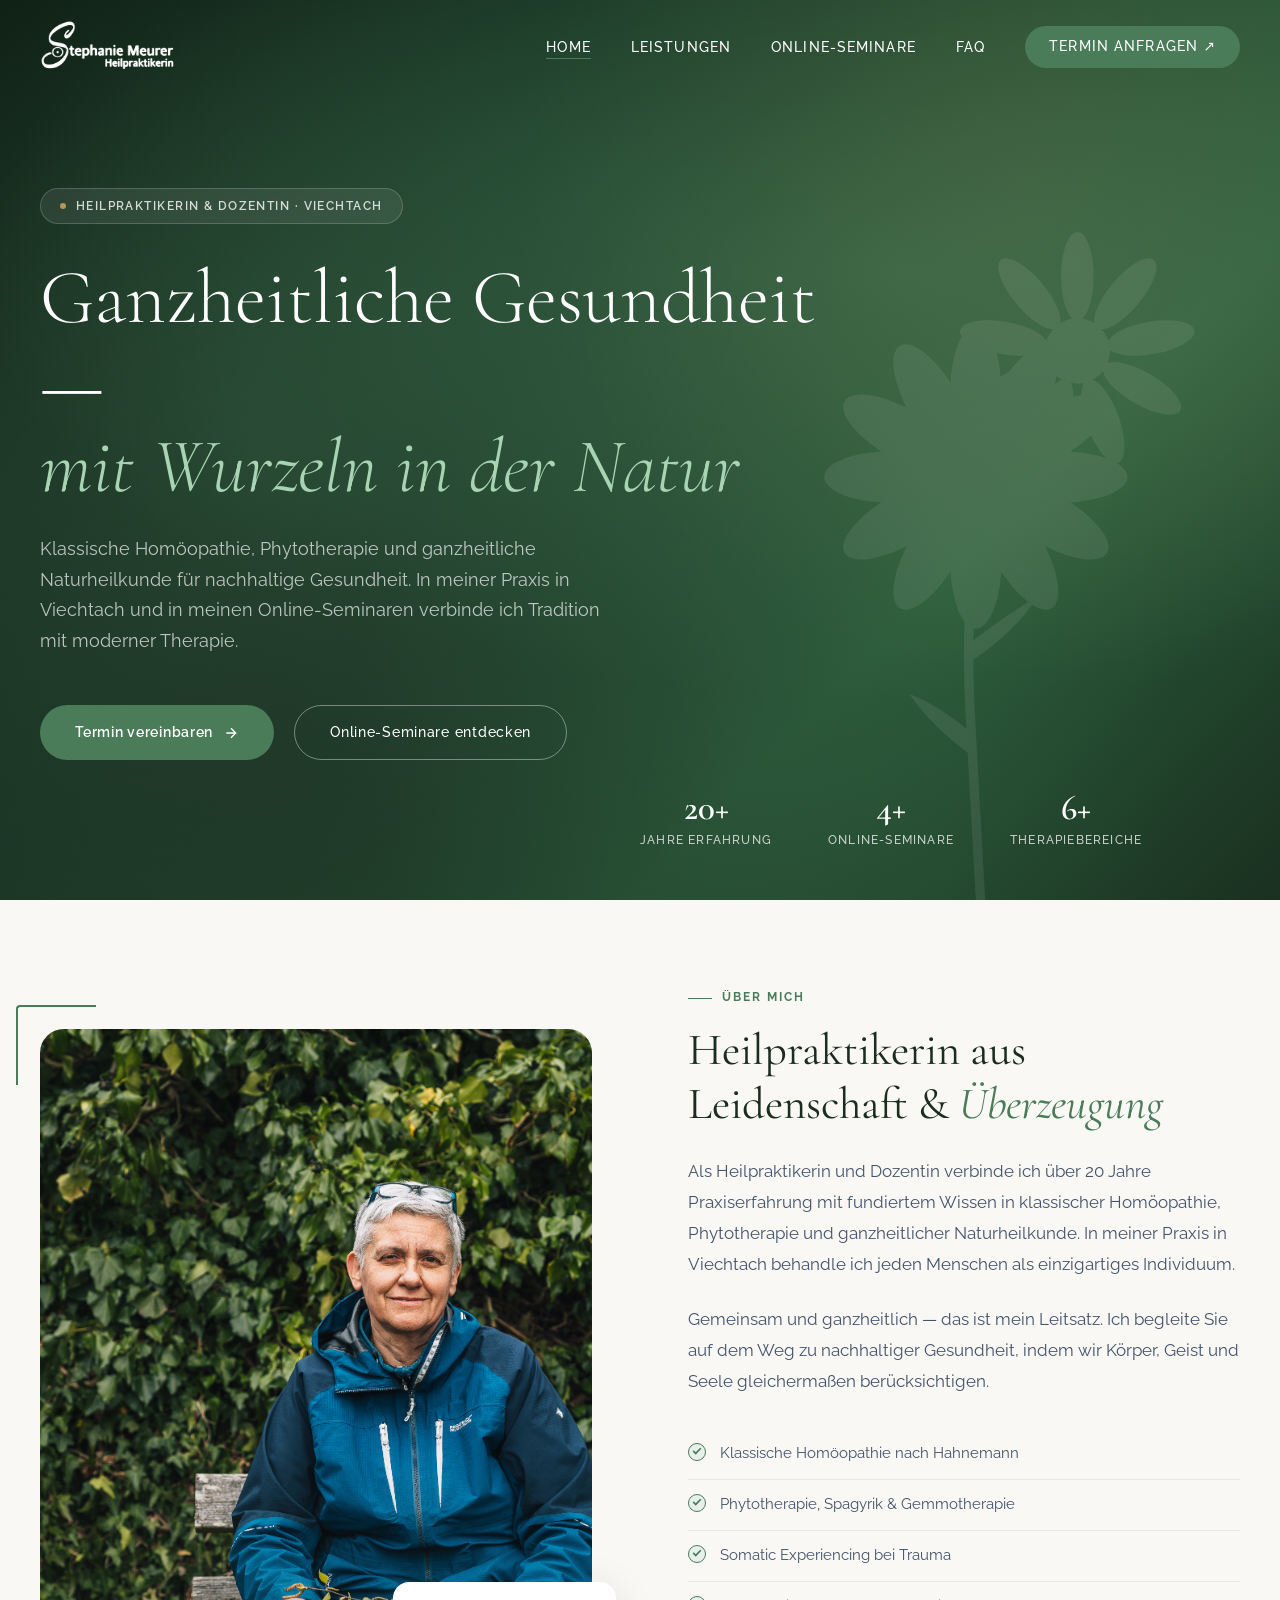
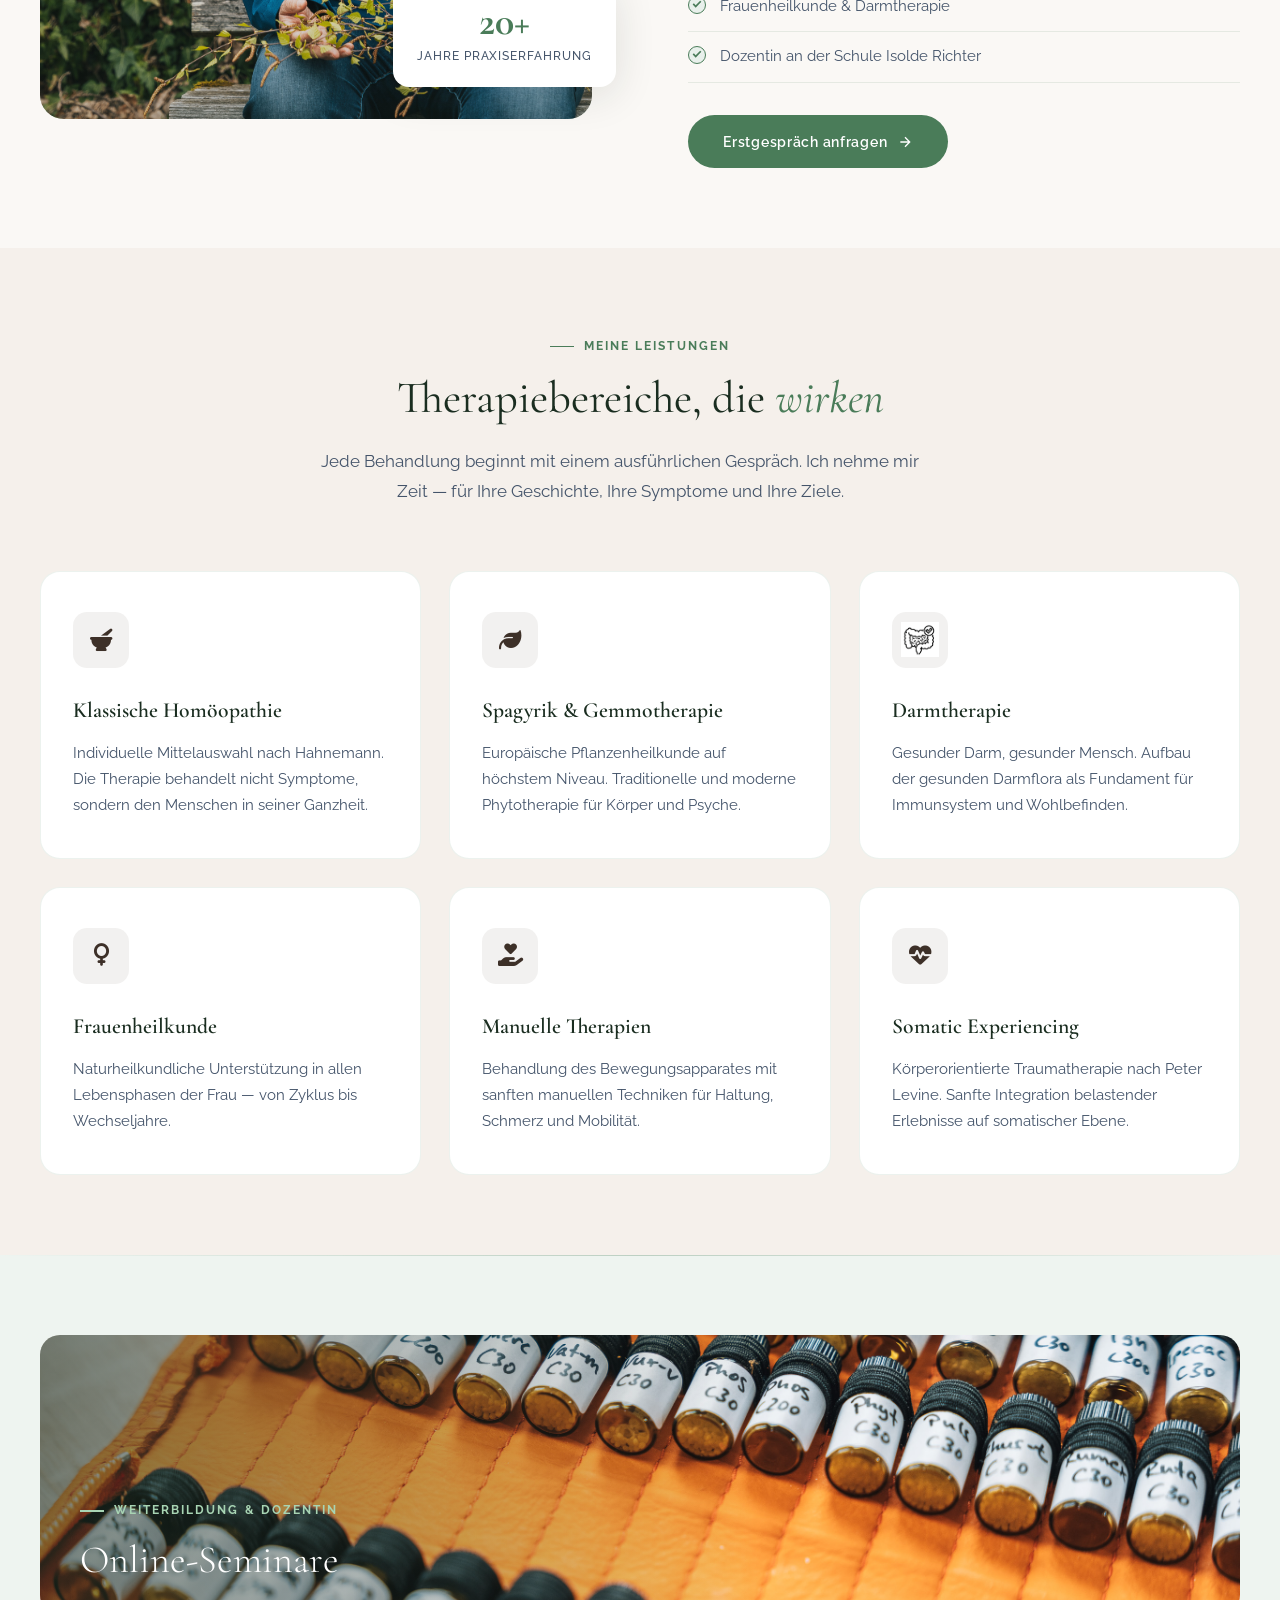
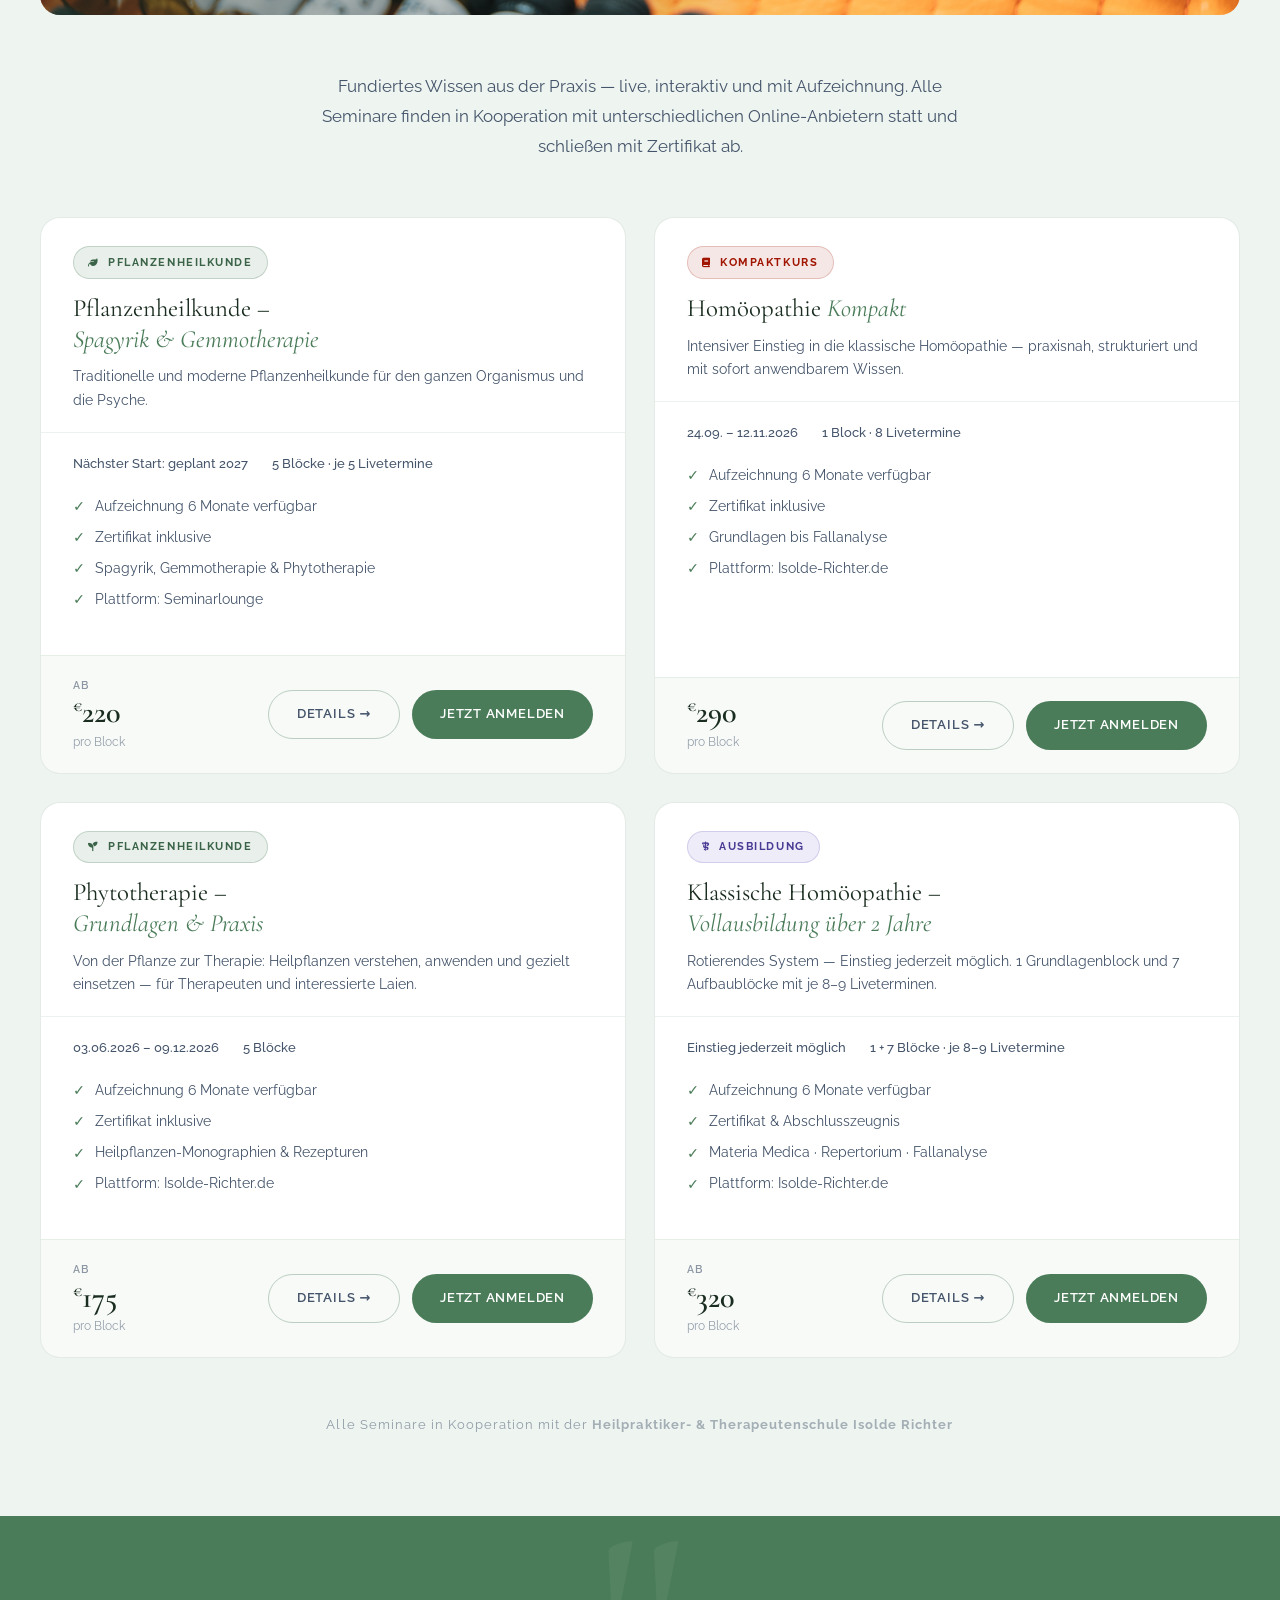
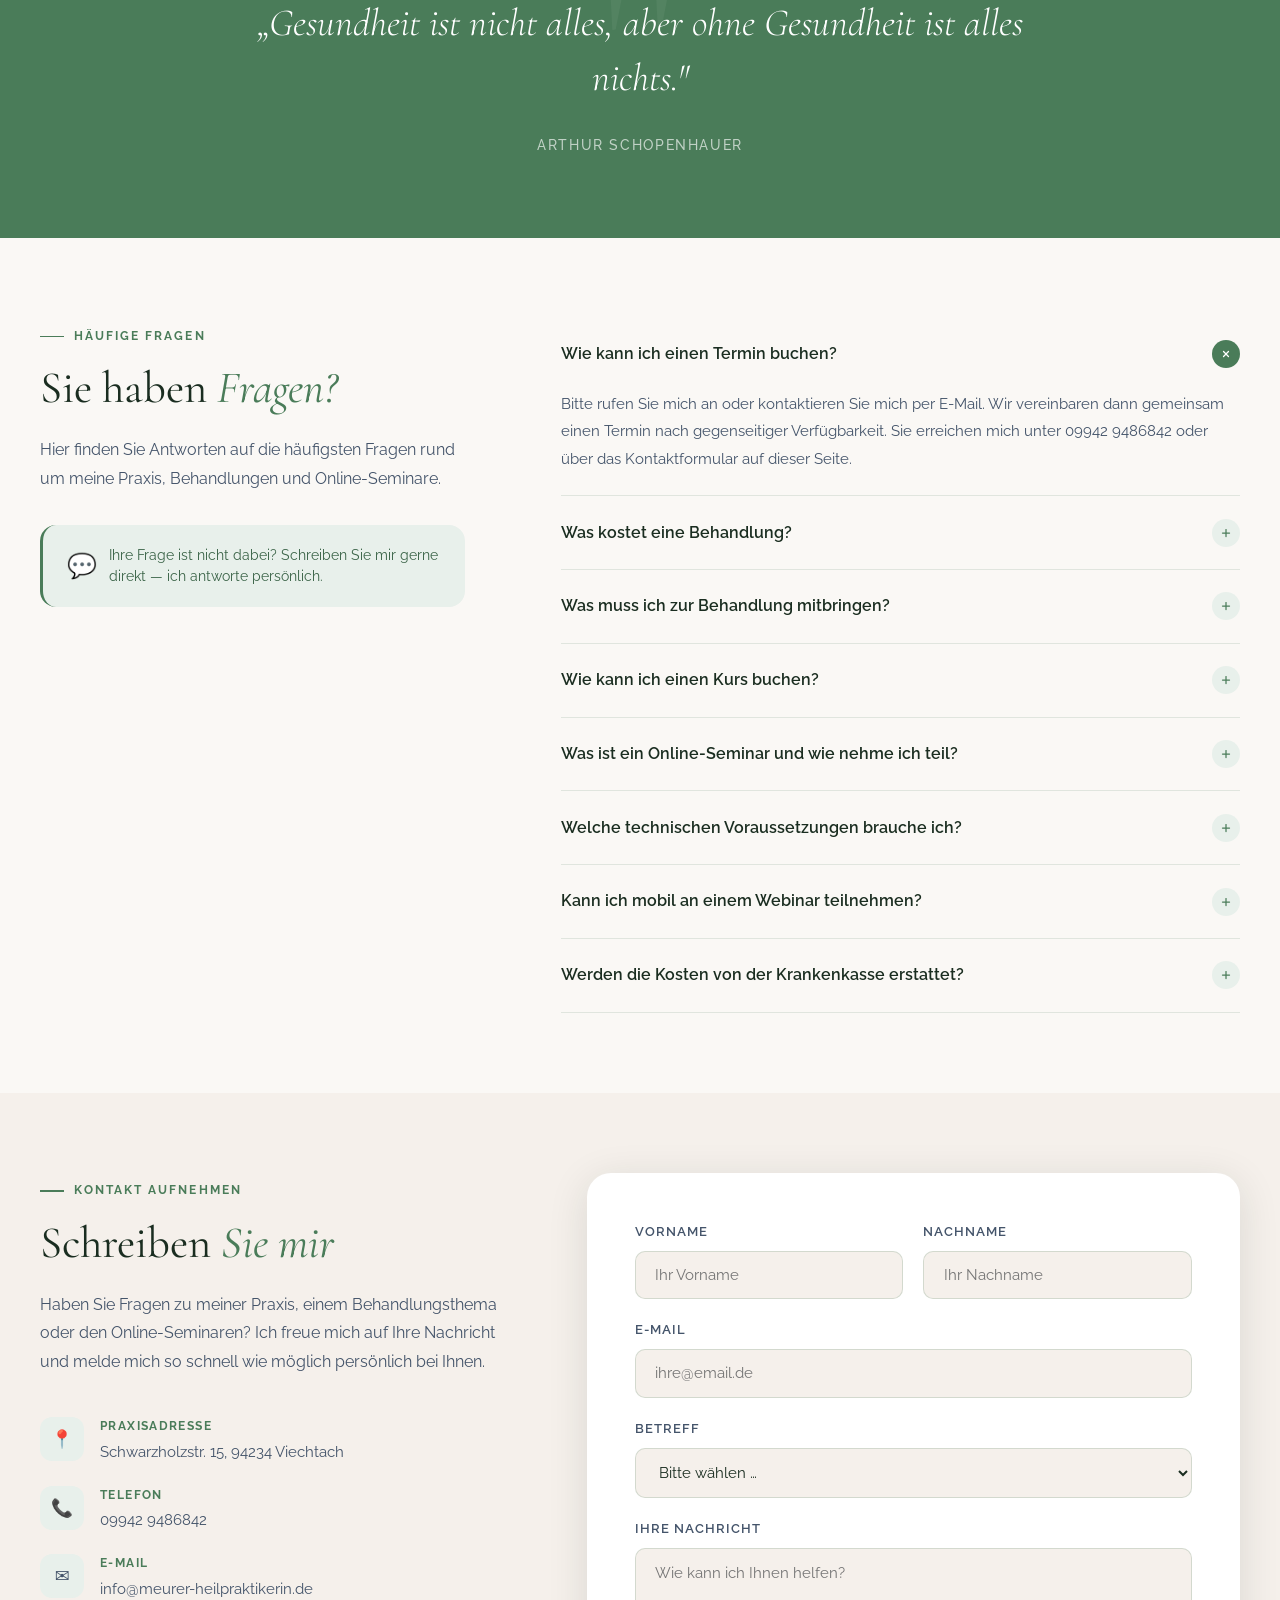
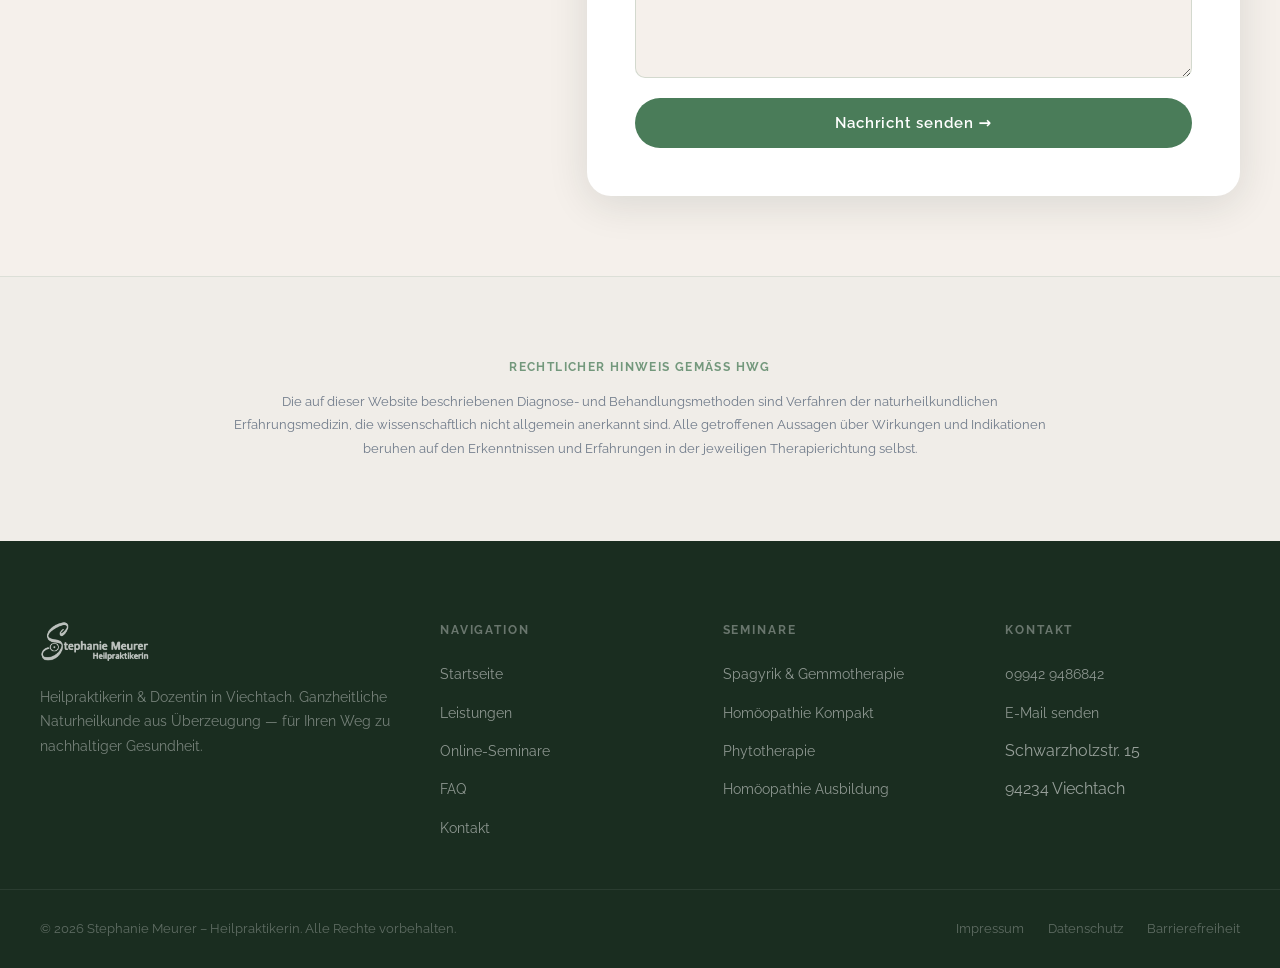
==== index.html @ b09748df "GAIO-Optimierung: FAQPage, WebSite, Speakable Schema - FAQPage JSON-LD mit 8 vollständigen Q&A-Paare" ====
<!DOCTYPE html>
<html lang="de">
<head>
  <meta charset="UTF-8">
  <meta name="viewport" content="width=device-width, initial-scale=1.0">
  <title>Heilpraktikerin Stephanie Meurer – Homöopathie & Naturheilkunde | Viechtach</title>

  <link rel="preconnect" href="https://fonts.googleapis.com">
  <link rel="preconnect" href="https://fonts.gstatic.com" crossorigin>
  <link href="https://fonts.googleapis.com/css2?family=Cormorant+Garamond:ital,wght@0,300;0,400;0,600;1,300;1,400;1,600&family=Raleway:wght@300;400;500;600;700&display=swap" rel="stylesheet">
  <link rel="stylesheet" href="https://cdnjs.cloudflare.com/ajax/libs/font-awesome/6.5.2/css/all.min.css" crossorigin="anonymous">

  <!-- SEO Meta Tags -->
  <meta name="description" content="Heilpraktikerin Stephanie Meurer in Viechtach – klassische Homöopathie, Phytotherapie, Spagyrik & Gemmotherapie. Online-Seminare mit Zertifikat. Jetzt Termin anfragen.">
  <meta name="keywords" content="Heilpraktikerin Viechtach, Homöopathie Viechtach, Naturheilkunde, Phytotherapie, Spagyrik, Gemmotherapie, Somatic Experiencing, Frauenheilkunde, Darmtherapie, Online-Seminare Naturheilkunde">
  <meta name="author" content="Stephanie Meurer">
  <meta name="robots" content="index, follow">
  <link rel="canonical" href="https://www.meurer-heilpraktikerin.de/">

  <!-- Open Graph (Social Media Vorschau) -->
  <meta property="og:type" content="website">
  <meta property="og:url" content="https://www.meurer-heilpraktikerin.de/">
  <meta property="og:title" content="Heilpraktikerin Stephanie Meurer – Homöopathie & Naturheilkunde | Viechtach">
  <meta property="og:description" content="Klassische Homöopathie, Phytotherapie, Spagyrik & Gemmotherapie – ganzheitliche Naturheilkunde in Viechtach. Online-Seminare mit Zertifikat.">
  <meta property="og:image" content="https://www.meurer-heilpraktikerin.de/pixeltypen_contentday_20240403_1205071.jpg">
  <meta property="og:locale" content="de_DE">
  <meta property="og:site_name" content="Stephanie Meurer – Heilpraktikerin & Dozentin">

  <!-- Twitter Card -->
  <meta name="twitter:card" content="summary_large_image">
  <meta name="twitter:title" content="Heilpraktikerin Stephanie Meurer | Viechtach">
  <meta name="twitter:description" content="Klassische Homöopathie, Phytotherapie & Naturheilkunde in Viechtach. Online-Seminare mit Zertifikat.">
  <meta name="twitter:image" content="https://www.meurer-heilpraktikerin.de/pixeltypen_contentday_20240403_1205071.jpg">

  <!-- Strukturierte Daten (Google Rich Results) -->
  <script type="application/ld+json">
  {
    "@context": "https://schema.org",
    "@graph": [
      {
        "@type": "MedicalBusiness",
        "@id": "https://www.meurer-heilpraktikerin.de/#praxis",
        "name": "Heilpraktikerin Stephanie Meurer",
        "description": "Ganzheitliche Naturheilkunde in Viechtach – klassische Homöopathie, Phytotherapie, Spagyrik, Gemmotherapie und Somatic Experiencing.",
        "url": "https://www.meurer-heilpraktikerin.de/",
        "telephone": "+499942 9486842",
        "email": "info@meurer-heilpraktikerin.de",
        "image": "https://www.meurer-heilpraktikerin.de/pixeltypen_contentday_20240403_1205071.jpg",
        "address": {
          "@type": "PostalAddress",
          "streetAddress": "Schwarzholzstr. 15",
          "addressLocality": "Viechtach",
          "postalCode": "94234",
          "addressCountry": "DE"
        },
        "geo": {
          "@type": "GeoCoordinates",
          "latitude": "49.0773",
          "longitude": "12.8834"
        },
        "hasMap": "https://www.google.com/maps/search/Schwarzholzstr.+15,+94234+Viechtach",
        "priceRange": "€€",
        "availableService": [
          {"@type": "MedicalTherapy", "name": "Klassische Homöopathie"},
          {"@type": "MedicalTherapy", "name": "Phytotherapie"},
          {"@type": "MedicalTherapy", "name": "Spagyrik & Gemmotherapie"},
          {"@type": "MedicalTherapy", "name": "Darmtherapie"},
          {"@type": "MedicalTherapy", "name": "Frauenheilkunde"},
          {"@type": "MedicalTherapy", "name": "Manuelle Therapien"},
          {"@type": "MedicalTherapy", "name": "Somatic Experiencing"}
        ]
      },
      {
        "@type": "Person",
        "@id": "https://www.meurer-heilpraktikerin.de/#person",
        "name": "Stephanie Meurer",
        "jobTitle": "Heilpraktikerin & Dozentin",
        "url": "https://www.meurer-heilpraktikerin.de/",
        "email": "info@meurer-heilpraktikerin.de",
        "telephone": "+499942 9486842",
        "image": "https://www.meurer-heilpraktikerin.de/pixeltypen_contentday_20240403_1205071.jpg",
        "worksFor": {"@id": "https://www.meurer-heilpraktikerin.de/#praxis"},
        "knowsAbout": ["Homöopathie", "Phytotherapie", "Spagyrik", "Gemmotherapie", "Somatic Experiencing", "Naturheilkunde"]
      }
    ]
  }
  </script>

  <!-- GAIO: FAQPage + WebSite + Speakable für KI-Systeme -->
  <script type="application/ld+json">
  {
    "@context": "https://schema.org",
    "@graph": [
      {
        "@type": "FAQPage",
        "mainEntity": [
          {
            "@type": "Question",
            "name": "Wie kann ich einen Termin bei Heilpraktikerin Stephanie Meurer in Viechtach buchen?",
            "acceptedAnswer": {
              "@type": "Answer",
              "text": "Sie können Heilpraktikerin Stephanie Meurer telefonisch unter 09942 9486842 oder per E-Mail unter info@meurer-heilpraktikerin.de kontaktieren. Termine werden individuell vereinbart. Die Praxis befindet sich in der Schwarzholzstr. 15, 94234 Viechtach."
            }
          },
          {
            "@type": "Question",
            "name": "Was kostet eine Behandlung bei Heilpraktikerin Stephanie Meurer?",
            "acceptedAnswer": {
              "@type": "Answer",
              "text": "Das Erstgespräch kostet 80–100 €. Folgebehandlungen kosten 30 € pro 30 Minuten. Beim Somatic Experiencing gibt es ein kostenloses 15-minütiges Kennenlerngespräch; vollständige Sitzungen kosten 80 €. Die Abrechnung erfolgt nach dem GebüH (Gebührenverzeichnis für Heilpraktiker)."
            }
          },
          {
            "@type": "Question",
            "name": "Werden Heilpraktikerkosten von der Krankenkasse übernommen?",
            "acceptedAnswer": {
              "@type": "Answer",
              "text": "Gesetzliche Krankenkassen übernehmen Heilpraktikerleistungen in der Regel nicht. Private Krankenversicherungen und Zusatzversicherungen erstatten die Kosten jedoch häufig ganz oder teilweise. Stephanie Meurer stellt eine Rechnung nach dem GebüH aus."
            }
          },
          {
            "@type": "Question",
            "name": "Welche Online-Seminare bietet Heilpraktikerin Stephanie Meurer an?",
            "acceptedAnswer": {
              "@type": "Answer",
              "text": "Stephanie Meurer bietet folgende Online-Seminare an: 1. Pflanzenheilkunde – Spagyrik & Gemmotherapie (5 Blöcke, Start geplant 2027), 2. Homöopathie Kompakt (1 Block, 8 Livetermine, 24.09.–12.11.2026), 3. Phytotherapie – Grundlagen & Praxis (5 Blöcke, 03.06.–09.12.2026), 4. Klassische Homöopathie Vollausbildung über 2 Jahre (rotierendes System, Einstieg jederzeit möglich). Alle Seminare schließen mit Zertifikat ab."
            }
          },
          {
            "@type": "Question",
            "name": "Was ist Somatic Experiencing und was behandelt Stephanie Meurer damit?",
            "acceptedAnswer": {
              "@type": "Answer",
              "text": "Somatic Experiencing ist eine körperorientierte Traumatherapie nach Dr. Peter Levine. Sie ermöglicht die sanfte Integration belastender Erlebnisse auf somatischer Ebene. Heilpraktikerin Stephanie Meurer bietet Somatic Experiencing in ihrer Praxis in Viechtach an. Das Kennenlerngespräch (15 Min.) ist kostenlos, vollständige Sitzungen kosten 80 €."
            }
          },
          {
            "@type": "Question",
            "name": "Was ist der Unterschied zwischen Homöopathie, Spagyrik und Gemmotherapie?",
            "acceptedAnswer": {
              "@type": "Answer",
              "text": "Homöopathie nach Hahnemann arbeitet mit hochpotenzierten Mitteln und dem Ähnlichkeitsprinzip. Spagyrik ist europäische Pflanzenheilkunde auf alchemistischer Grundlage. Gemmotherapie verwendet Extrakte aus Knospen und jungen Trieben mit konzentrierten Wachstumsfaktoren. Alle drei Verfahren werden von Heilpraktikerin Stephanie Meurer in Viechtach angeboten und in Online-Seminaren unterrichtet."
            }
          },
          {
            "@type": "Question",
            "name": "Wo liegt die Praxis von Heilpraktikerin Stephanie Meurer?",
            "acceptedAnswer": {
              "@type": "Answer",
              "text": "Die Naturheilpraxis von Stephanie Meurer befindet sich in der Schwarzholzstr. 15, 94234 Viechtach, Bayern. Sie ist telefonisch unter 09942 9486842 und per E-Mail unter info@meurer-heilpraktikerin.de erreichbar."
            }
          },
          {
            "@type": "Question",
            "name": "Ist Stephanie Meurer auch als Dozentin tätig?",
            "acceptedAnswer": {
              "@type": "Answer",
              "text": "Ja, Stephanie Meurer ist Heilpraktikerin und Dozentin mit über 20 Jahren Erfahrung. Sie unterrichtet Homöopathie und Pflanzenheilkunde in Online-Seminaren in Kooperation mit verschiedenen Online-Anbietern. Alle Kurse schließen mit Zertifikat ab und richten sich an Therapeuten, Heilpraktiker und Interessierte der Naturheilkunde."
            }
          }
        ]
      },
      {
        "@type": "WebSite",
        "@id": "https://www.meurer-heilpraktikerin.de/#website",
        "url": "https://www.meurer-heilpraktikerin.de/",
        "name": "Heilpraktikerin Stephanie Meurer – Viechtach",
        "description": "Ganzheitliche Naturheilkunde, klassische Homöopathie, Phytotherapie, Spagyrik, Gemmotherapie und Online-Seminare mit Zertifikat.",
        "inLanguage": "de-DE",
        "publisher": {"@id": "https://www.meurer-heilpraktikerin.de/#person"}
      },
      {
        "@type": "WebPage",
        "@id": "https://www.meurer-heilpraktikerin.de/#webpage",
        "url": "https://www.meurer-heilpraktikerin.de/",
        "name": "Heilpraktikerin Stephanie Meurer – Homöopathie & Naturheilkunde | Viechtach",
        "isPartOf": {"@id": "https://www.meurer-heilpraktikerin.de/#website"},
        "about": {"@id": "https://www.meurer-heilpraktikerin.de/#person"},
        "speakable": {
          "@type": "SpeakableSpecification",
          "cssSelector": [".hero-headline", ".hero-sub", ".seminare-sub p", ".about-text p"]
        }
      }
    ]
  }
  </script>

  <style>
    /* ─── CSS VARIABLES ────────────────────────────────── */
    :root {
      --primary:    #4a7c59;
      --primary-d:  #3a6347;
      --primary-l:  #e8f0eb;
      --accent:     #a01400;
      --bg:         #f5f0eb;
      --text:       #44546a;
      --dark:       #1a2d20;
      --light:      #faf8f5;
      --seminare-bg:#eef4f0;
      --gold:       #b8965a;
      --white:      #ffffff;
      --shadow-sm:  0 2px 12px rgba(74,124,89,.10);
      --shadow:     0 8px 40px rgba(26,45,32,.12);
      --shadow-lg:  0 24px 80px rgba(26,45,32,.18);
      --font-h:     'Cormorant Garamond', Georgia, serif;
      --font-b:     'Raleway', system-ui, sans-serif;
      --ease:       cubic-bezier(.25,.46,.45,.94);
      --r:          16px;
    }

    /* ─── RESET & BASE ─────────────────────────────────── */
    *, *::before, *::after { box-sizing: border-box; margin: 0; padding: 0; }
    html { scroll-behavior: smooth; font-size: 16px; }
    body {
      font-family: var(--font-b);
      background: var(--bg);
      color: var(--text);
      line-height: 1.7;
      overflow-x: hidden;
    }
    img { max-width: 100%; display: block; }
    a   { text-decoration: none; color: inherit; }
    ul  { list-style: none; }

    /* ─── SCROLL PROGRESS BAR ──────────────────────────── */
    #progress-bar {
      position: fixed;
      top: 0; left: 0;
      height: 3px;
      width: 0%;
      background: linear-gradient(90deg, var(--primary), var(--gold));
      z-index: 9999;
      transition: width .1s linear;
    }

    /* ─── NAVIGATION ───────────────────────────────────── */
    nav {
      position: fixed;
      top: 0; left: 0; right: 0;
      z-index: 1000;
      padding: 1.25rem 0;
      transition: all .4s var(--ease);
    }
    nav.scrolled {
      background: rgba(245,240,235,.94);
      backdrop-filter: blur(20px);
      -webkit-backdrop-filter: blur(20px);
      box-shadow: 0 1px 0 rgba(74,124,89,.12);
      padding: .85rem 0;
    }
    .nav-inner {
      max-width: 1280px;
      margin: 0 auto;
      padding: 0 2.5rem;
      display: flex;
      align-items: center;
      justify-content: space-between;
    }
    /* Logo: etwas größer, mit Weiß-Filter solange Hero sichtbar */
    .nav-logo img {
      height: 54px;
      transition: all .3s var(--ease);
      filter: brightness(0) invert(1);
    }
    nav.scrolled .nav-logo img {
      height: 44px;
      filter: none;
    }
    .nav-links {
      display: flex;
      gap: 2.5rem;
      align-items: center;
    }
    .nav-links a {
      font-family: var(--font-b);
      font-weight: 500;
      font-size: .875rem;
      letter-spacing: .08em;
      text-transform: uppercase;
      color: var(--white);
      position: relative;
      transition: color .3s;
    }
    nav.scrolled .nav-links a { color: var(--text); }
    .nav-links a::after {
      content: '';
      position: absolute;
      bottom: -4px; left: 0;
      width: 0; height: 1.5px;
      background: var(--primary);
      transition: width .3s var(--ease);
    }
    .nav-links a:hover::after,
    .nav-links a.active::after { width: 100%; }
    .nav-cta {
      display: inline-flex;
      align-items: center;
      gap: .5rem;
      padding: .6rem 1.5rem;
      background: var(--primary);
      color: var(--white) !important;
      border-radius: 50px;
      font-weight: 600;
      font-size: .8rem;
      letter-spacing: .08em;
      text-transform: uppercase;
      transition: all .3s var(--ease);
    }
    .nav-cta:hover {
      background: var(--primary-d);
      transform: translateY(-1px);
      box-shadow: 0 8px 20px rgba(74,124,89,.35);
    }
    .nav-cta::after { display: none !important; }
    .nav-burger {
      display: none;
      flex-direction: column;
      gap: 5px;
      cursor: pointer;
      padding: .5rem;
    }
    .nav-burger span {
      display: block;
      width: 24px;
      height: 2px;
      background: var(--white);
      transition: all .3s;
      border-radius: 2px;
    }
    nav.scrolled .nav-burger span { background: var(--text); }

    /* ─── HERO ──────────────────────────────────────────── */
    #home {
      position: relative;
      min-height: 100vh;
      display: flex;
      align-items: center;
      overflow: hidden;
      background: var(--dark);
    }
    .hero-bg {
      position: absolute;
      inset: 0;
      background:
        radial-gradient(ellipse 120% 80% at 70% 30%, rgba(74,124,89,.5) 0%, transparent 60%),
        radial-gradient(ellipse 80% 100% at 20% 80%, rgba(26,45,32,.9) 0%, transparent 70%),
        linear-gradient(135deg, #0f1f14 0%, #1a3d28 40%, #2a5c3a 70%, #1a3020 100%);
      z-index: 0;
    }
    .particles {
      position: absolute;
      inset: 0;
      z-index: 1;
      pointer-events: none;
      overflow: hidden;
    }
    .particle {
      position: absolute;
      opacity: 0;
      animation: float-particle linear infinite;
    }
    .particle svg { fill: rgba(255,255,255,.12); }
    @keyframes float-particle {
      0%   { transform: translateY(100vh) rotate(0deg);   opacity: 0; }
      10%  { opacity: 1; }
      90%  { opacity: .6; }
      100% { transform: translateY(-10vh) rotate(360deg); opacity: 0; }
    }
    .hero-mesh {
      position: absolute;
      inset: 0;
      z-index: 1;
      background:
        radial-gradient(circle at 20% 50%, rgba(74,124,89,.25) 0%, transparent 50%),
        radial-gradient(circle at 80% 20%, rgba(184,150,90,.12) 0%, transparent 40%),
        radial-gradient(circle at 60% 80%, rgba(74,124,89,.15) 0%, transparent 40%);
      animation: mesh-shift 12s ease-in-out infinite alternate;
    }
    @keyframes mesh-shift {
      0%   { opacity: .6; transform: scale(1); }
      100% { opacity: 1; transform: scale(1.05); }
    }
    .hero-botanical {
      position: absolute;
      right: -40px;
      bottom: -40px;
      width: 55%;
      max-width: 700px;
      z-index: 2;
      opacity: .08;
      animation: sway 8s ease-in-out infinite alternate;
    }
    @keyframes sway {
      0%   { transform: rotate(-3deg) scale(1); }
      100% { transform: rotate(3deg) scale(1.03); }
    }
    .hero-content {
      position: relative;
      z-index: 3;
      max-width: 1280px;
      margin: 0 auto;
      padding: 8rem 2.5rem 5rem;
      width: 100%;
    }
    .hero-tag {
      display: inline-flex;
      align-items: center;
      gap: .6rem;
      padding: .45rem 1.2rem;
      background: rgba(255,255,255,.08);
      border: 1px solid rgba(255,255,255,.18);
      border-radius: 50px;
      font-family: var(--font-b);
      font-size: .75rem;
      font-weight: 600;
      letter-spacing: .12em;
      text-transform: uppercase;
      color: rgba(255,255,255,.8);
      margin-bottom: 2rem;
      backdrop-filter: blur(8px);
      animation: fade-up .8s var(--ease) .2s both;
    }
    .hero-tag::before {
      content: '';
      width: 6px;
      height: 6px;
      border-radius: 50%;
      background: var(--gold);
      animation: pulse-dot 2s ease-in-out infinite;
    }
    @keyframes pulse-dot {
      0%, 100% { transform: scale(1); opacity: 1; }
      50%       { transform: scale(1.5); opacity: .5; }
    }
    .hero-headline {
      font-family: var(--font-h);
      font-size: clamp(3rem, 6vw, 5.5rem);
      font-weight: 300;
      line-height: 1.1;
      color: var(--white);
      max-width: 820px;
      margin-bottom: 1.5rem;
      animation: fade-up .8s var(--ease) .4s both;
    }
    .hero-headline em { font-style: italic; color: #a8d4b3; }
    .hero-sub {
      font-size: 1.1rem;
      font-weight: 400;
      line-height: 1.75;
      color: rgba(255,255,255,.7);
      max-width: 560px;
      margin-bottom: 3rem;
      animation: fade-up .8s var(--ease) .6s both;
    }
    .hero-actions {
      display: flex;
      gap: 1.25rem;
      flex-wrap: wrap;
      animation: fade-up .8s var(--ease) .8s both;
    }
    .btn-primary {
      display: inline-flex;
      align-items: center;
      gap: .6rem;
      padding: .9rem 2.2rem;
      background: var(--primary);
      color: var(--white);
      border: none;
      border-radius: 50px;
      font-family: var(--font-b);
      font-weight: 600;
      font-size: .9rem;
      letter-spacing: .05em;
      cursor: pointer;
      transition: all .35s var(--ease);
      position: relative;
      overflow: hidden;
    }
    .btn-primary::before {
      content: '';
      position: absolute;
      inset: 0;
      background: linear-gradient(135deg, rgba(255,255,255,.2) 0%, transparent 60%);
      opacity: 0;
      transition: opacity .3s;
    }
    .btn-primary:hover {
      background: var(--primary-d);
      transform: translateY(-2px);
      box-shadow: 0 12px 32px rgba(74,124,89,.4);
    }
    .btn-primary:hover::before { opacity: 1; }
    .btn-outline {
      display: inline-flex;
      align-items: center;
      gap: .6rem;
      padding: .9rem 2.2rem;
      background: transparent;
      color: var(--white);
      border: 1.5px solid rgba(255,255,255,.4);
      border-radius: 50px;
      font-family: var(--font-b);
      font-weight: 500;
      font-size: .9rem;
      letter-spacing: .05em;
      cursor: pointer;
      transition: all .35s var(--ease);
      backdrop-filter: blur(8px);
    }
    .btn-outline:hover {
      border-color: rgba(255,255,255,.8);
      background: rgba(255,255,255,.08);
      transform: translateY(-2px);
    }
    .hero-stats {
      position: absolute;
      bottom: 3rem;
      left: 50%;
      transform: translateX(-50%);
      z-index: 3;
      display: flex;
      gap: 3.5rem;
      animation: fade-up .8s var(--ease) 1s both;
      white-space: nowrap;
    }
    .stat-item { text-align: center; color: rgba(255,255,255,.75); }
    .stat-item .stat-number {
      display: block;
      font-family: var(--font-h);
      font-size: 2.2rem;
      font-weight: 600;
      color: var(--white);
      line-height: 1;
    }
    .stat-item span:last-child {
      font-size: .75rem;
      letter-spacing: .1em;
      text-transform: uppercase;
      font-weight: 500;
    }

    /* ─── SECTION BASE ──────────────────────────────────── */
    section { position: relative; }
    .section-inner {
      max-width: 1280px;
      margin: 0 auto;
      padding: 0 2.5rem;
    }
    .section-tag {
      display: inline-flex;
      align-items: center;
      gap: .6rem;
      font-size: .72rem;
      font-weight: 700;
      letter-spacing: .18em;
      text-transform: uppercase;
      color: var(--primary);
      margin-bottom: 1rem;
    }
    .section-tag::before {
      content: '';
      width: 24px;
      height: 1.5px;
      background: var(--primary);
    }
    .section-title {
      font-family: var(--font-h);
      font-size: clamp(2.2rem, 3.5vw, 3.2rem);
      font-weight: 400;
      line-height: 1.2;
      color: var(--dark);
      margin-bottom: 1.25rem;
    }
    .section-title em { font-style: italic; color: var(--primary); }
    .section-desc {
      font-size: 1.05rem;
      color: var(--text);
      max-width: 600px;
      line-height: 1.8;
    }

    /* ─── ANIMATIONS ────────────────────────────────────── */
    @keyframes fade-up {
      from { opacity: 0; transform: translateY(30px); }
      to   { opacity: 1; transform: translateY(0); }
    }
    @keyframes fade-in {
      from { opacity: 0; }
      to   { opacity: 1; }
    }
    /* Scroll-Animationen deaktiviert – Inhalte sofort sichtbar */
    .reveal, .reveal-left, .reveal-right {
      opacity: 1;
      transform: none;
    }
    .stagger > * {
      opacity: 1;
      transform: none;
    }

    /* ─── ABOUT ─────────────────────────────────────────── */
    #about {
      padding: 5rem 0;
      background: var(--light);
    }
    .about-grid {
      display: grid;
      grid-template-columns: 1fr 1fr;
      gap: 6rem;
      align-items: center;
    }
    .about-visual { position: relative; }
    .about-image-frame {
      position: relative;
      border-radius: 24px;
      overflow: hidden;
      aspect-ratio: 4/5;
      background: #c8d8cc;
    }
    .about-image-frame img {
      width: 100%;
      height: 100%;
      object-fit: cover;
      object-position: 62% 20%;
      display: block;
    }
    .about-image-frame::after {
      content: '';
      position: absolute;
      inset: 0;
      background: linear-gradient(180deg, transparent 60%, rgba(26,45,32,.25) 100%);
      pointer-events: none;
    }
    .about-badge {
      position: absolute;
      bottom: 2rem;
      right: -1.5rem;
      background: var(--white);
      border-radius: var(--r);
      padding: 1.2rem 1.5rem;
      box-shadow: var(--shadow);
      z-index: 2;
      text-align: center;
      min-width: 150px;
    }
    .about-badge strong {
      display: block;
      font-family: var(--font-h);
      font-size: 2.5rem;
      line-height: 1;
      color: var(--primary);
    }
    .about-badge span {
      font-size: .75rem;
      font-weight: 500;
      letter-spacing: .08em;
      text-transform: uppercase;
      color: var(--text);
    }
    .about-corner-deco {
      position: absolute;
      top: -1.5rem;
      left: -1.5rem;
      width: 80px;
      height: 80px;
      border-top: 2px solid var(--primary);
      border-left: 2px solid var(--primary);
      border-radius: 4px 0 0 0;
    }
    .about-text h2 { margin-bottom: 1.5rem; }
    .about-text p {
      font-size: 1.05rem;
      line-height: 1.85;
      color: var(--text);
      margin-bottom: 1.5rem;
    }
    .about-list { margin: 2rem 0; }
    .about-list li {
      display: flex;
      align-items: flex-start;
      gap: .9rem;
      padding: .75rem 0;
      border-bottom: 1px solid rgba(74,124,89,.12);
      font-size: .95rem;
      color: var(--text);
    }
    .about-list li::before {
      content: '';
      width: 18px;
      height: 18px;
      min-width: 18px;
      border-radius: 50%;
      background: var(--primary-l);
      border: 1.5px solid var(--primary);
      background-image: url("data:image/svg+xml,%3Csvg xmlns='http://www.w3.org/2000/svg' viewBox='0 0 16 16'%3E%3Cpath d='M6.5 11L3 7.5l1.4-1.4L6.5 8.2 11.6 3l1.4 1.4z' fill='%234a7c59'/%3E%3C/svg%3E");
      background-size: 14px;
      background-position: center;
      background-repeat: no-repeat;
      margin-top: 2px;
    }

    /* ─── LEISTUNGEN ────────────────────────────────────── */
    #leistungen {
      padding: 5rem 0;
      background: var(--bg);
    }
    .leistungen-header {
      text-align: center;
      max-width: 640px;
      margin: 0 auto 4rem;
    }
    .leistungen-grid {
      display: grid;
      grid-template-columns: repeat(3, 1fr);
      gap: 1.75rem;
    }
    .card-service {
      background: var(--white);
      border-radius: 20px;
      padding: 2.5rem 2rem;
      border: 1px solid rgba(74,124,89,.10);
      transition: all .4s var(--ease);
      position: relative;
      overflow: hidden;
      cursor: default;
    }
    .card-service::before {
      content: '';
      position: absolute;
      top: 0; left: 0; right: 0;
      height: 3px;
      background: linear-gradient(90deg, var(--primary), var(--gold));
      transform: scaleX(0);
      transform-origin: left;
      transition: transform .4s var(--ease);
    }
    .card-service:hover {
      transform: translateY(-6px);
      box-shadow: var(--shadow-lg);
      border-color: transparent;
    }
    .card-service:hover::before { transform: scaleX(1); }
    .service-icon {
      width: 56px;
      height: 56px;
      border-radius: 14px;
      background: rgba(74,60,45,0.07);
      display: flex;
      align-items: center;
      justify-content: center;
      margin-bottom: 1.5rem;
      font-size: 1.4rem;
      color: #3d3028;
      transition: all .3s var(--ease);
    }
    .service-icon svg {
      width: 1.5rem;
      height: 1.5rem;
      stroke: #3d3028;
      transition: stroke .3s var(--ease);
    }
    .card-service:hover .service-icon {
      background: var(--primary);
      color: #fff;
      transform: rotate(-5deg) scale(1.05);
    }
    .card-service:hover .service-icon svg {
      stroke: #fff;
    }
    .card-service h3 {
      font-family: var(--font-h);
      font-size: 1.35rem;
      font-weight: 600;
      color: var(--dark);
      margin-bottom: .75rem;
    }
    .card-service p {
      font-size: .92rem;
      line-height: 1.75;
      color: var(--text);
    }

    /* ─── ONLINE SEMINARE — Helles Design ──────────────── */
    #online-seminare {
      padding: 5rem 0;
      background: var(--seminare-bg);
      overflow: hidden;
    }
    #online-seminare::before {
      content: '';
      position: absolute;
      top: 0; left: 0; right: 0;
      height: 1px;
      background: linear-gradient(90deg, transparent, rgba(74,124,89,.3), transparent);
    }
    .seminare-photo-banner {
      width: 100%;
      max-width: 1280px;
      margin: 0 auto 3.5rem;
      padding: 0 2.5rem;
    }
    .seminare-photo-banner-inner {
      border-radius: 20px;
      overflow: hidden;
      height: 280px;
      position: relative;
    }
    .seminare-photo-banner-inner img {
      width: 100%;
      height: 100%;
      object-fit: cover;
      object-position: center 60%;
    }
    .seminare-photo-banner-inner::after {
      content: '';
      position: absolute;
      inset: 0;
      background: linear-gradient(90deg, rgba(26,45,32,.55) 0%, transparent 60%);
    }
    .seminare-photo-overlay {
      position: absolute;
      left: 2.5rem;
      bottom: 2rem;
      z-index: 1;
      color: var(--white);
    }
    .seminare-photo-overlay .section-tag {
      color: #a8d4b3;
      justify-content: flex-start;
    }
    .seminare-photo-overlay .section-tag::before { background: #a8d4b3; }
    .seminare-photo-overlay h2 {
      font-family: var(--font-h);
      font-size: clamp(1.8rem, 3vw, 2.6rem);
      font-weight: 300;
      color: var(--white);
      line-height: 1.2;
    }
    .seminare-sub {
      text-align: center;
      max-width: 640px;
      margin: 0 auto 3.5rem;
    }
    .seminare-sub p {
      font-size: 1.05rem;
      color: var(--text);
      line-height: 1.8;
    }
    .seminare-grid {
      display: grid;
      grid-template-columns: repeat(2, 1fr);
      gap: 1.75rem;
    }
    /* Helle Kurs-Karten */
    .card-seminar {
      background: var(--white);
      border: 1px solid rgba(74,124,89,.15);
      border-radius: 20px;
      overflow: hidden;
      transition: all .4s var(--ease);
      position: relative;
      display: flex;
      flex-direction: column;
    }
    .card-seminar .seminar-body { flex: 1; }
    .card-seminar .seminar-footer { margin-top: auto; }
    .card-seminar::before {
      content: '';
      position: absolute;
      top: 0; left: 0; right: 0;
      height: 3px;
      opacity: 0;
      transition: opacity .3s;
    }
    .card-seminar:nth-child(1)::before { background: linear-gradient(90deg, var(--primary), var(--gold)); }
    .card-seminar:nth-child(2)::before { background: linear-gradient(90deg, #a01400, #d47060); }
    .card-seminar:nth-child(3)::before { background: linear-gradient(90deg, var(--primary), #6ab589); }
    .card-seminar:nth-child(4)::before { background: linear-gradient(90deg, #5a4ab8, #8878d4); }
    .card-seminar:hover {
      transform: translateY(-5px);
      box-shadow: var(--shadow-lg);
      border-color: transparent;
    }
    .card-seminar:hover::before { opacity: 1; }
    .seminar-header-strip {
      padding: 1.75rem 2rem 1.25rem;
      position: relative;
    }
    .seminar-category {
      display: inline-flex;
      align-items: center;
      gap: .5rem;
      font-size: .7rem;
      font-weight: 700;
      letter-spacing: .14em;
      text-transform: uppercase;
      margin-bottom: .9rem;
      padding: .35rem .9rem;
      border-radius: 50px;
    }
    .cat-phyto   { background: rgba(74,124,89,.12);  color: var(--primary-d);  border: 1px solid rgba(74,124,89,.25); }
    .cat-homoeo  { background: rgba(184,150,90,.12); color: #8a6c30;           border: 1px solid rgba(184,150,90,.3); }
    .cat-kompakt { background: rgba(160,20,0,.10);   color: #a01400;           border: 1px solid rgba(160,20,0,.2); }
    .cat-ausb    { background: rgba(90,74,184,.10);  color: #4a3a94;           border: 1px solid rgba(90,74,184,.2); }
    .card-seminar h3 {
      font-family: var(--font-h);
      font-size: 1.55rem;
      font-weight: 400;
      color: var(--dark);
      line-height: 1.25;
      margin-bottom: .6rem;
    }
    .card-seminar h3 em { font-style: italic; color: var(--primary); }
    .seminar-tagline {
      font-size: .9rem;
      color: var(--text);
      line-height: 1.65;
    }
    .seminar-body {
      padding: 1.25rem 2rem;
      border-top: 1px solid rgba(74,124,89,.10);
    }
    .seminar-details {
      display: flex;
      flex-wrap: wrap;
      gap: .75rem 1.5rem;
      margin-bottom: 1.25rem;
    }
    .detail-pill {
      display: inline-flex;
      align-items: center;
      gap: .45rem;
      font-size: .8rem;
      color: var(--text);
      font-weight: 500;
    }
    .detail-pill i {
      font-size: 13px;
      color: var(--primary);
      width: 14px;
      text-align: center;
    }
    .seminar-category i {
      font-size: .85em;
    }
    .detail-pill svg {
      width: 14px;
      height: 14px;
      fill: none;
      stroke: var(--primary);
      stroke-width: 1.8;
      stroke-linecap: round;
    }
    .seminar-features {
      display: flex;
      flex-direction: column;
      gap: .5rem;
      margin-bottom: 1.5rem;
    }
    .feature-line {
      display: flex;
      align-items: center;
      gap: .6rem;
      font-size: .85rem;
      color: var(--text);
    }
    .feature-line::before {
      content: '✓';
      color: var(--primary);
      font-weight: 700;
      font-size: .9rem;
      flex-shrink: 0;
      line-height: 1;
    }
    .seminar-footer {
      display: flex;
      align-items: center;
      justify-content: space-between;
      padding: 1.25rem 2rem;
      border-top: 1px solid rgba(74,124,89,.10);
      background: rgba(74,124,89,.04);
      flex-wrap: wrap;
      gap: 1rem;
    }
    .seminar-price { display: flex; flex-direction: column; }
    .price-label {
      font-size: .7rem;
      font-weight: 600;
      letter-spacing: .1em;
      text-transform: uppercase;
      color: var(--text);
      opacity: .6;
      margin-bottom: .2rem;
    }
    .price-amount {
      font-family: var(--font-h);
      font-size: 1.9rem;
      font-weight: 600;
      color: var(--dark);
      line-height: 1;
    }
    .price-amount sup { font-size: 1rem; vertical-align: super; }
    .price-per {
      font-size: .75rem;
      color: var(--text);
      opacity: .55;
      margin-top: .2rem;
    }
    .btn-seminar {
      display: inline-flex;
      align-items: center;
      gap: .5rem;
      padding: .75rem 1.75rem;
      border-radius: 50px;
      font-family: var(--font-b);
      font-weight: 600;
      font-size: .82rem;
      letter-spacing: .06em;
      text-transform: uppercase;
      cursor: pointer;
      transition: all .3s var(--ease);
      border: none;
      white-space: nowrap;
    }
    .btn-seminar-primary {
      background: var(--primary);
      color: var(--white);
    }
    .btn-seminar-primary:hover {
      background: var(--primary-d);
      transform: translateY(-2px);
      box-shadow: 0 8px 24px rgba(74,124,89,.35);
    }
    .btn-seminar-ghost {
      background: transparent;
      color: var(--text);
      border: 1px solid rgba(74,124,89,.35);
    }
    .btn-seminar-ghost:hover {
      border-color: var(--primary);
      color: var(--primary);
      background: rgba(74,124,89,.05);
    }
    .seminar-platform {
      text-align: center;
      margin-top: 3.5rem;
      color: var(--text);
      opacity: .55;
      font-size: .8rem;
      letter-spacing: .08em;
    }
    .seminar-platform strong { opacity: .8; }

    /* ─── QUOTE SECTION ─────────────────────────────────── */
    #quote {
      padding: 5rem 0;
      background: var(--primary);
      text-align: center;
      position: relative;
      overflow: hidden;
    }
    #quote::before {
      content: '"';
      position: absolute;
      top: -2rem;
      left: 50%;
      transform: translateX(-50%);
      font-family: var(--font-h);
      font-size: 20rem;
      color: rgba(255,255,255,.05);
      line-height: 1;
      pointer-events: none;
    }
    #quote blockquote {
      font-family: var(--font-h);
      font-size: clamp(1.6rem, 3vw, 2.4rem);
      font-weight: 300;
      font-style: italic;
      color: var(--white);
      max-width: 820px;
      margin: 0 auto 1.5rem;
      line-height: 1.45;
      position: relative;
      z-index: 1;
    }
    #quote cite {
      font-family: var(--font-b);
      font-size: .85rem;
      font-weight: 500;
      letter-spacing: .12em;
      text-transform: uppercase;
      color: rgba(255,255,255,.65);
      font-style: normal;
      position: relative;
      z-index: 1;
    }

    /* ─── FAQ ───────────────────────────────────────────── */
    #faq {
      padding: 5rem 0;
      background: var(--light);
    }
    .faq-grid {
      display: grid;
      grid-template-columns: 1fr 1.6fr;
      gap: 6rem;
      align-items: start;
    }
    .faq-sidebar h2 { margin-bottom: 1.25rem; }
    .faq-sidebar p {
      font-size: 1rem;
      line-height: 1.8;
      color: var(--text);
      margin-bottom: 2rem;
    }
    .faq-contact-hint {
      display: flex;
      align-items: center;
      gap: .75rem;
      padding: 1.25rem 1.5rem;
      background: var(--primary-l);
      border-radius: var(--r);
      border-left: 3px solid var(--primary);
    }
    .faq-contact-hint p {
      font-size: .875rem;
      margin: 0;
      color: var(--primary-d);
      line-height: 1.5;
    }
    .accordion-item { border-bottom: 1px solid rgba(74,124,89,.15); }
    .accordion-trigger {
      width: 100%;
      background: none;
      border: none;
      padding: 1.4rem 0;
      display: flex;
      align-items: center;
      justify-content: space-between;
      gap: 1rem;
      cursor: pointer;
      text-align: left;
    }
    .accordion-trigger span {
      font-family: var(--font-b);
      font-weight: 600;
      font-size: 1rem;
      color: var(--dark);
      line-height: 1.4;
    }
    .accordion-icon {
      width: 28px;
      height: 28px;
      min-width: 28px;
      border-radius: 50%;
      background: var(--primary-l);
      display: flex;
      align-items: center;
      justify-content: center;
      transition: all .3s var(--ease);
    }
    .accordion-icon svg {
      width: 12px;
      height: 12px;
      stroke: var(--primary);
      stroke-width: 2.5;
      transition: transform .3s var(--ease);
    }
    .accordion-item.open .accordion-icon { background: var(--primary); }
    .accordion-item.open .accordion-icon svg { stroke: white; transform: rotate(45deg); }
    .accordion-content {
      max-height: 0;
      overflow: hidden;
      transition: max-height .4s var(--ease);
    }
    .accordion-content p {
      padding-bottom: 1.4rem;
      font-size: .95rem;
      line-height: 1.8;
      color: var(--text);
    }

    /* ─── RECHTLICHER HINWEIS ───────────────────────────── */
    #hinweis {
      padding: 5rem 0;
      background: #f0ede8;
      border-top: 1px solid rgba(74,124,89,.12);
    }
    .hinweis-inner {
      max-width: 900px;
      margin: 0 auto;
      padding: 0 2.5rem;
      text-align: center;
    }
    .hinweis-inner p {
      font-size: .82rem;
      line-height: 1.8;
      color: var(--text);
      opacity: .75;
    }
    .hinweis-inner strong {
      display: block;
      font-size: .72rem;
      letter-spacing: .12em;
      text-transform: uppercase;
      color: var(--primary);
      margin-bottom: .75rem;
      opacity: 1;
    }

    /* ─── KONTAKT ───────────────────────────────────────── */
    #schreibensiemir {
      padding: 5rem 0;
      background: var(--bg);
    }
    .kontakt-grid {
      display: grid;
      grid-template-columns: 1fr 1.4fr;
      gap: 5rem;
      align-items: start;
    }
    .kontakt-info h2 { margin-bottom: 1.25rem; }
    .kontakt-info p {
      font-size: 1rem;
      line-height: 1.8;
      color: var(--text);
      margin-bottom: 2.5rem;
    }
    .kontakt-items { display: flex; flex-direction: column; gap: 1.25rem; }
    .kontakt-item { display: flex; align-items: flex-start; gap: 1rem; }
    .kontakt-icon {
      width: 44px;
      height: 44px;
      min-width: 44px;
      border-radius: 12px;
      background: var(--primary-l);
      display: flex;
      align-items: center;
      justify-content: center;
      font-size: 1.1rem;
    }
    .kontakt-item-text { display: flex; flex-direction: column; gap: .2rem; }
    .kontakt-item-text strong {
      font-size: .72rem;
      font-weight: 700;
      letter-spacing: .12em;
      text-transform: uppercase;
      color: var(--primary);
    }
    .kontakt-item-text span { font-size: .95rem; color: var(--text); }
    .kontakt-form {
      background: var(--white);
      border-radius: 24px;
      padding: 3rem;
      box-shadow: var(--shadow);
    }
    .form-row {
      display: grid;
      grid-template-columns: 1fr 1fr;
      gap: 1.25rem;
    }
    .form-group {
      display: flex;
      flex-direction: column;
      gap: .5rem;
      margin-bottom: 1.25rem;
    }
    .form-group label {
      font-size: .8rem;
      font-weight: 600;
      letter-spacing: .08em;
      text-transform: uppercase;
      color: var(--text);
    }
    .form-group input,
    .form-group textarea,
    .form-group select {
      width: 100%;
      padding: .9rem 1.2rem;
      border: 1.5px solid rgba(74,124,89,.2);
      border-radius: 10px;
      font-family: var(--font-b);
      font-size: .95rem;
      color: var(--dark);
      background: var(--bg);
      transition: border-color .3s, box-shadow .3s;
      outline: none;
    }
    .form-group input:focus,
    .form-group textarea:focus,
    .form-group select:focus {
      border-color: var(--primary);
      box-shadow: 0 0 0 3px rgba(74,124,89,.12);
    }
    .form-group textarea { resize: vertical; min-height: 130px; }
    .form-submit {
      width: 100%;
      padding: 1rem;
      background: var(--primary);
      color: var(--white);
      border: none;
      border-radius: 50px;
      font-family: var(--font-b);
      font-size: .95rem;
      font-weight: 600;
      letter-spacing: .05em;
      cursor: pointer;
      transition: all .35s var(--ease);
    }
    .form-submit:hover {
      background: var(--primary-d);
      transform: translateY(-2px);
      box-shadow: 0 12px 30px rgba(74,124,89,.35);
    }

    /* ─── FOOTER ────────────────────────────────────────── */
    footer {
      background: var(--dark);
      color: rgba(255,255,255,.55);
    }
    .footer-main {
      max-width: 1280px;
      margin: 0 auto;
      padding: 5rem 2.5rem 3rem;
      display: grid;
      grid-template-columns: 1.5fr 1fr 1fr 1fr;
      gap: 3rem;
    }
    .footer-brand img {
      height: 44px;
      margin-bottom: 1.25rem;
      filter: brightness(0) invert(1);
      opacity: .7;
    }
    .footer-brand p {
      font-size: .875rem;
      line-height: 1.75;
      color: rgba(255,255,255,.4);
      margin-bottom: 1.5rem;
    }
    .footer-title {
      font-family: var(--font-b);
      font-size: .72rem;
      font-weight: 700;
      letter-spacing: .16em;
      text-transform: uppercase;
      color: rgba(255,255,255,.35);
      margin-bottom: 1.25rem;
    }
    .footer-links { display: flex; flex-direction: column; gap: .7rem; }
    .footer-links a { font-size: .875rem; color: rgba(255,255,255,.5); transition: color .25s; }
    .footer-links a:hover { color: rgba(255,255,255,.9); }
    .footer-bottom {
      border-top: 1px solid rgba(255,255,255,.07);
      max-width: 1280px;
      margin: 0 auto;
      padding: 1.75rem 2.5rem;
      display: flex;
      align-items: center;
      justify-content: space-between;
      flex-wrap: wrap;
      gap: 1rem;
    }
    .footer-bottom p { font-size: .8rem; color: rgba(255,255,255,.3); }
    .footer-legal { display: flex; gap: 1.5rem; }
    .footer-legal a { font-size: .8rem; color: rgba(255,255,255,.3); transition: color .25s; }
    .footer-legal a:hover { color: rgba(255,255,255,.6); }

    /* ─── MOBILE MENU ───────────────────────────────────── */
    .mobile-menu {
      position: fixed;
      inset: 0;
      background: var(--dark);
      z-index: 999;
      display: flex;
      flex-direction: column;
      align-items: center;
      justify-content: center;
      gap: 2.5rem;
      transform: translateX(100%);
      transition: transform .4s var(--ease);
    }
    .mobile-menu.open { transform: translateX(0); }
    .mobile-menu a {
      font-family: var(--font-h);
      font-size: 2rem;
      color: var(--white);
      opacity: .7;
      transition: opacity .25s;
    }
    .mobile-menu a:hover { opacity: 1; }
    .mobile-close {
      position: absolute;
      top: 2rem; right: 2rem;
      background: none;
      border: none;
      color: var(--white);
      font-size: 2rem;
      cursor: pointer;
      opacity: .7;
    }

    /* ─── RESPONSIVE ────────────────────────────────────── */
    @media (max-width: 1024px) {
      .about-grid        { grid-template-columns: 1fr; gap: 3.5rem; }
      .about-visual      { max-width: 480px; margin: 0 auto; }
      .leistungen-grid   { grid-template-columns: repeat(2, 1fr); }
      .faq-grid          { grid-template-columns: 1fr; }
      .kontakt-grid      { grid-template-columns: 1fr; }
      .footer-main       { grid-template-columns: 1fr 1fr; }
    }
    @media (max-width: 768px) {
      .nav-links, .nav-cta { display: none; }
      .nav-burger           { display: flex; }
      .seminare-grid        { grid-template-columns: 1fr; }
      .leistungen-grid      { grid-template-columns: 1fr; }
      .hero-stats           { gap: .75rem 1.5rem; position: absolute; bottom: 0; left: 0; right: 0; transform: none; padding: 1.25rem 1.5rem 1.5rem; justify-content: center; flex-wrap: nowrap; background: rgba(0,0,0,.25); backdrop-filter: blur(8px); white-space: normal; border-top: 1px solid rgba(255,255,255,.1); }
      .stat-item            { flex: 1; min-width: 0; }
      .hero-content         { padding-bottom: 11rem; }
      #home                 { align-items: flex-start; }
      .hero-botanical       { right: -30px; top: 15%; bottom: auto; width: 52%; opacity: .18; }
      .form-row             { grid-template-columns: 1fr; }
      .footer-main          { grid-template-columns: 1fr 1fr; gap: 2rem; }
      .about-badge          { right: .5rem; }
      .seminare-photo-banner-inner { height: 200px; }
      .seminare-photo-overlay { left: 1.5rem; }
    }
    @media (max-width: 480px) {
      .footer-main          { grid-template-columns: 1fr; }
      .hero-stats           { flex-direction: row; gap: .5rem 1rem; align-items: center; }
      .hero-headline        { font-size: 2.4rem; }
      .about-badge          { right: 0; }
      .kontakt-form         { padding: 2rem 1.5rem; }
      .section-inner        { padding: 0 1.25rem; }
      .hero-content         { padding-left: 1.25rem; padding-right: 1.25rem; }
    }
  </style>
</head>
<body>

  <div id="progress-bar"></div>

  <!-- ─── NAVIGATION ─────────────────────────────────── -->
  <nav id="navbar">
    <div class="nav-inner">
      <a href="#home" class="nav-logo">
        <img src="Namenszug_transparent.png" alt="Stephanie Meurer – Heilpraktikerin">
      </a>
      <ul class="nav-links">
        <li><a href="#home">Home</a></li>
        <li><a href="#leistungen">Leistungen</a></li>
        <li><a href="#online-seminare">Online-Seminare</a></li>
        <li><a href="#faq">FAQ</a></li>
        <li><a href="#schreibensiemir" class="nav-cta">Termin anfragen ↗</a></li>
      </ul>
      <div class="nav-burger" id="menuBtn" role="button" aria-label="Menü öffnen">
        <span></span><span></span><span></span>
      </div>
    </div>
  </nav>

  <!-- Mobile Menu -->
  <div class="mobile-menu" id="mobileMenu">
    <button class="mobile-close" id="menuClose">✕</button>
    <a href="#home"            onclick="closeMenu()">Home</a>
    <a href="#leistungen"      onclick="closeMenu()">Leistungen</a>
    <a href="#online-seminare" onclick="closeMenu()">Online-Seminare</a>
    <a href="#faq"             onclick="closeMenu()">FAQ</a>
    <a href="#schreibensiemir" onclick="closeMenu()">Kontakt</a>
  </div>

  <!-- ─── HERO ───────────────────────────────────────── -->
  <section id="home">
    <div class="hero-bg"></div>
    <div class="hero-mesh"></div>

    <div class="hero-botanical">
      <!-- Gänseblümchen -->
      <svg viewBox="0 0 600 720" xmlns="http://www.w3.org/2000/svg" fill="white">
        <!-- Stiel der großen Blüte -->
        <path d="M310 710 Q305 620 300 530 Q296 455 305 385" fill="none" stroke="white" stroke-width="8" stroke-linecap="round"/>
        <!-- Blatt links -->
        <path d="M303 570 Q268 545 248 516 Q274 526 302 550Z"/>
        <!-- Blatt rechts -->
        <path d="M301 488 Q340 462 358 432 Q332 448 303 470Z"/>
        <!-- Blütenblätter groß (12 Stück, um Mittelpunkt 305/330 rotiert) -->
        <ellipse cx="305" cy="258" rx="22" ry="58" transform="rotate(0   305 330)"/>
        <ellipse cx="305" cy="258" rx="22" ry="58" transform="rotate(30  305 330)"/>
        <ellipse cx="305" cy="258" rx="22" ry="58" transform="rotate(60  305 330)"/>
        <ellipse cx="305" cy="258" rx="22" ry="58" transform="rotate(90  305 330)"/>
        <ellipse cx="305" cy="258" rx="22" ry="58" transform="rotate(120 305 330)"/>
        <ellipse cx="305" cy="258" rx="22" ry="58" transform="rotate(150 305 330)"/>
        <ellipse cx="305" cy="258" rx="22" ry="58" transform="rotate(180 305 330)"/>
        <ellipse cx="305" cy="258" rx="22" ry="58" transform="rotate(210 305 330)"/>
        <ellipse cx="305" cy="258" rx="22" ry="58" transform="rotate(240 305 330)"/>
        <ellipse cx="305" cy="258" rx="22" ry="58" transform="rotate(270 305 330)"/>
        <ellipse cx="305" cy="258" rx="22" ry="58" transform="rotate(300 305 330)"/>
        <ellipse cx="305" cy="258" rx="22" ry="58" transform="rotate(330 305 330)"/>
        <!-- Blütenmitte groß -->
        <circle cx="305" cy="330" r="44"/>
        <!-- Seitenast zur kleinen Blüte -->
        <path d="M308 398 Q348 340 390 268" fill="none" stroke="white" stroke-width="6" stroke-linecap="round"/>
        <!-- Kleine Blüte (9 Blütenblätter, Mittelpunkt 392/222) -->
        <ellipse cx="392" cy="158" rx="14" ry="38" transform="rotate(0   392 222)"/>
        <ellipse cx="392" cy="158" rx="14" ry="38" transform="rotate(40  392 222)"/>
        <ellipse cx="392" cy="158" rx="14" ry="38" transform="rotate(80  392 222)"/>
        <ellipse cx="392" cy="158" rx="14" ry="38" transform="rotate(120 392 222)"/>
        <ellipse cx="392" cy="158" rx="14" ry="38" transform="rotate(160 392 222)"/>
        <ellipse cx="392" cy="158" rx="14" ry="38" transform="rotate(200 392 222)"/>
        <ellipse cx="392" cy="158" rx="14" ry="38" transform="rotate(240 392 222)"/>
        <ellipse cx="392" cy="158" rx="14" ry="38" transform="rotate(280 392 222)"/>
        <ellipse cx="392" cy="158" rx="14" ry="38" transform="rotate(320 392 222)"/>
        <!-- Mitte kleine Blüte -->
        <circle cx="392" cy="222" r="28"/>
        <!-- Blatt am Seitenast -->
        <path d="M352 318 Q330 300 318 278 Q338 290 356 308Z"/>
      </svg>
    </div>

    <div class="particles" id="particles"></div>

    <div class="hero-content">
      <div class="hero-tag">Heilpraktikerin &amp; Dozentin · Viechtach</div>
      <h1 class="hero-headline">
        Ganzheitliche Gesundheit —<br>
        <em>mit Wurzeln in der Natur</em>
      </h1>
      <p class="hero-sub">
        Klassische Homöopathie, Phytotherapie und ganzheitliche Naturheilkunde
        für nachhaltige Gesundheit. In meiner Praxis in Viechtach und in meinen
        Online-Seminaren verbinde ich Tradition mit moderner Therapie.
      </p>
      <div class="hero-actions">
        <a href="#schreibensiemir" class="btn-primary">
          Termin vereinbaren
          <svg width="16" height="16" fill="none" stroke="currentColor" stroke-width="2" viewBox="0 0 24 24"><path d="M5 12h14M12 5l7 7-7 7"/></svg>
        </a>
        <a href="#online-seminare" class="btn-outline">
          Online-Seminare entdecken
        </a>
      </div>
    </div>

    <div class="hero-stats">
      <div class="stat-item">
        <span class="stat-number" data-count="20">0</span>
        <span>Jahre Erfahrung</span>
      </div>
      <div class="stat-item">
        <span class="stat-number" data-count="4">0</span>
        <span>Online-Seminare</span>
      </div>
      <div class="stat-item">
        <span class="stat-number" data-count="6">0</span>
        <span>Therapiebereiche</span>
      </div>
    </div>
  </section>

  <!-- ─── ABOUT ───────────────────────────────────────── -->
  <section id="about">
    <div class="section-inner">
      <div class="about-grid">
        <div class="about-visual reveal-left">
          <div class="about-corner-deco"></div>
          <div class="about-image-frame">
            <img
              src="pixeltypen_contentday_20240403_1205071.jpg"
              alt="Stephanie Meurer – Heilpraktikerin in der Natur">
          </div>
          <div class="about-badge">
            <strong>20+</strong>
            <span>Jahre Praxis&shy;erfahrung</span>
          </div>
        </div>

        <div class="about-text reveal-right">
          <div class="section-tag">Über mich</div>
          <h2 class="section-title">
            Heilpraktikerin aus Leidenschaft &amp;
            <em>Überzeugung</em>
          </h2>
          <p>
            Als Heilpraktikerin und Dozentin verbinde ich über 20 Jahre Praxiserfahrung
            mit fundiertem Wissen in klassischer Homöopathie, Phytotherapie und
            ganzheitlicher Naturheilkunde. In meiner Praxis in Viechtach behandle ich
            jeden Menschen als einzigartiges Individuum.
          </p>
          <p>
            Gemeinsam und ganzheitlich — das ist mein Leitsatz. Ich begleite Sie auf
            dem Weg zu nachhaltiger Gesundheit, indem wir Körper, Geist und Seele
            gleichermaßen berücksichtigen.
          </p>
          <ul class="about-list">
            <li>Klassische Homöopathie nach Hahnemann</li>
            <li>Phytotherapie, Spagyrik &amp; Gemmotherapie</li>
            <li>Somatic Experiencing bei Trauma</li>
            <li>Frauenheilkunde &amp; Darmtherapie</li>
            <li>Dozentin an der Schule Isolde Richter</li>
          </ul>
          <a href="#schreibensiemir" class="btn-primary" style="display:inline-flex; align-items:center; gap:.6rem;">
            Erstgespräch anfragen
            <svg width="16" height="16" fill="none" stroke="currentColor" stroke-width="2" viewBox="0 0 24 24"><path d="M5 12h14M12 5l7 7-7 7"/></svg>
          </a>
        </div>
      </div>
    </div>
  </section>

  <!-- ─── LEISTUNGEN ──────────────────────────────────── -->
  <section id="leistungen">
    <div class="section-inner">
      <div class="leistungen-header reveal">
        <div class="section-tag">Meine Leistungen</div>
        <h2 class="section-title">Therapie&shy;bereiche, die <em>wirken</em></h2>
        <p class="section-desc">
          Jede Behandlung beginnt mit einem ausführlichen Gespräch.
          Ich nehme mir Zeit — für Ihre Geschichte, Ihre Symptome und Ihre Ziele.
        </p>
      </div>
      <div class="leistungen-grid stagger">
        <div class="card-service">
          <div class="service-icon"><i class="fa-solid fa-mortar-pestle"></i></div>
          <h3>Klassische Homöopathie</h3>
          <p>Individuelle Mittelauswahl nach Hahnemann. Die Therapie behandelt nicht Symptome, sondern den Menschen in seiner Ganzheit.</p>
        </div>
        <div class="card-service">
          <div class="service-icon"><i class="fa-solid fa-leaf"></i></div>
          <h3>Spagyrik &amp; Gemmotherapie</h3>
          <p>Europäische Pflanzenheilkunde auf höchstem Niveau. Traditionelle und moderne Phytotherapie für Körper und Psyche.</p>
        </div>
        <div class="card-service">
          <div class="service-icon"><img src="Darmtherapie.jpeg" alt="Darmtherapie" style="width:38px;height:38px;object-fit:contain;"></div>
          <h3>Darmtherapie</h3>
          <p>Gesunder Darm, gesunder Mensch. Aufbau der gesunden Darmflora als Fundament für Immunsystem und Wohlbefinden.</p>
        </div>
        <div class="card-service">
          <div class="service-icon"><i class="fa-solid fa-venus"></i></div>
          <h3>Frauenheilkunde</h3>
          <p>Naturheilkundliche Unterstützung in allen Lebensphasen der Frau — von Zyklus bis Wechseljahre.</p>
        </div>
        <div class="card-service">
          <div class="service-icon"><i class="fa-solid fa-hand-holding-heart"></i></div>
          <h3>Manuelle Therapien</h3>
          <p>Behandlung des Bewegungsapparates mit sanften manuellen Techniken für Haltung, Schmerz und Mobilität.</p>
        </div>
        <div class="card-service">
          <div class="service-icon"><i class="fa-solid fa-heart-pulse"></i></div>
          <h3>Somatic Experiencing</h3>
          <p>Körperorientierte Traumatherapie nach Peter Levine. Sanfte Integration belastender Erlebnisse auf somatischer Ebene.</p>
        </div>
      </div>
    </div>
  </section>

  <!-- ─── ONLINE SEMINARE ─────────────────────────────── -->
  <section id="online-seminare">

    <!-- Foto-Banner oben -->
    <div class="seminare-photo-banner reveal">
      <div class="seminare-photo-banner-inner">
        <img
          src="pixeltypen_contentday_20240403_1205309.jpg"
          alt="Homöopathische Globuli – Naturheilkunde Online-Seminare von Stephanie Meurer">
        <div class="seminare-photo-overlay">
          <div class="section-tag">Weiterbildung &amp; Dozentin</div>
          <h2>Online-Seminare</h2>
        </div>
      </div>
    </div>

    <div class="section-inner" style="position:relative;z-index:1;">
      <div class="seminare-sub reveal">
        <p>
          Fundiertes Wissen aus der Praxis — live, interaktiv und mit Aufzeichnung.
          Alle Seminare finden in Kooperation mit unterschiedlichen Online-Anbietern statt
          und schließen mit Zertifikat ab.
        </p>
      </div>

      <div class="seminare-grid stagger">

        <!-- Kurs 1: Spagyrik & Gemmotherapie -->
        <div class="card-seminar">
          <div class="seminar-header-strip">
            <div class="seminar-category cat-phyto"><i class="fa-solid fa-leaf"></i> Pflanzenheilkunde</div>
            <h3>Pflanzenheilkunde –<br><em>Spagyrik &amp; Gemmotherapie</em></h3>
            <p class="seminar-tagline">Traditionelle und moderne Pflanzenheilkunde für den ganzen Organismus und die Psyche.</p>
          </div>
          <div class="seminar-body">
            <div class="seminar-details">
              <span class="detail-pill">

                Nächster Start: geplant 2027
              </span>
              <span class="detail-pill">

                5 Blöcke · je 5 Livetermine
              </span>
            </div>
            <div class="seminar-features">
              <div class="feature-line">Aufzeichnung 6 Monate verfügbar</div>
              <div class="feature-line">Zertifikat inklusive</div>
              <div class="feature-line">Spagyrik, Gemmotherapie &amp; Phytotherapie</div>
              <div class="feature-line">Plattform: Seminarlounge</div>
            </div>
          </div>
          <div class="seminar-footer">
            <div class="seminar-price">
              <span class="price-label">ab</span>
              <span class="price-amount"><sup>€</sup>220</span>
              <span class="price-per">pro Block</span>
            </div>
            <div style="display:flex;gap:.75rem;flex-wrap:wrap;">
              <a href="https://www.isolde-richter.de/ausbildung/phytotherapie-pflanzenheilkunde" target="_blank" class="btn-seminar btn-seminar-ghost">Details →</a>
              <a href="https://www.elearning-richter.de/Anmeldung/kursanmeldung.php?action=formular_anzeigen&amp;block=4197" target="_blank" class="btn-seminar btn-seminar-primary">Jetzt anmelden</a>
            </div>
          </div>
        </div>

        <!-- Kurs 2: Homöopathie Kompakt -->
        <div class="card-seminar">
          <div class="seminar-header-strip">
            <div class="seminar-category cat-kompakt"><i class="fa-solid fa-book"></i> Kompaktkurs</div>
            <h3>Homöopathie <em>Kompakt</em></h3>
            <p class="seminar-tagline">Intensiver Einstieg in die klassische Homöopathie — praxisnah, strukturiert und mit sofort anwendbarem Wissen.</p>
          </div>
          <div class="seminar-body">
            <div class="seminar-details">
              <span class="detail-pill">

                24.09. – 12.11.2026
              </span>
              <span class="detail-pill">

                1 Block · 8 Livetermine
              </span>
            </div>
            <div class="seminar-features">
              <div class="feature-line">Aufzeichnung 6 Monate verfügbar</div>
              <div class="feature-line">Zertifikat inklusive</div>
              <div class="feature-line">Grundlagen bis Fallanalyse</div>
              <div class="feature-line">Plattform: Isolde-Richter.de</div>
            </div>
          </div>
          <div class="seminar-footer">
            <div class="seminar-price">
              <span class="price-amount"><sup>€</sup>290</span>
              <span class="price-per">pro Block</span>
            </div>
            <div style="display:flex;gap:.75rem;flex-wrap:wrap;">
              <a href="https://www.isolde-richter.de/ausbildung/homoeopathie-kompakt" target="_blank" class="btn-seminar btn-seminar-ghost">Details →</a>
              <a href="https://www.elearning-richter.de/Anmeldung/kursanmeldung.php?action=formular_anzeigen&amp;block=4197" target="_blank" class="btn-seminar btn-seminar-primary">Jetzt anmelden</a>
            </div>
          </div>
        </div>

        <!-- Kurs 3: Phytotherapie -->
        <div class="card-seminar">
          <div class="seminar-header-strip">
            <div class="seminar-category cat-phyto"><i class="fa-solid fa-seedling"></i> Pflanzenheilkunde</div>
            <h3>Phytotherapie –<br><em>Grundlagen &amp; Praxis</em></h3>
            <p class="seminar-tagline">Von der Pflanze zur Therapie: Heilpflanzen verstehen, anwenden und gezielt einsetzen — für Therapeuten und interessierte Laien.</p>
          </div>
          <div class="seminar-body">
            <div class="seminar-details">
              <span class="detail-pill">

                03.06.2026 – 09.12.2026
              </span>
              <span class="detail-pill">

                5 Blöcke
              </span>
            </div>
            <div class="seminar-features">
              <div class="feature-line">Aufzeichnung 6 Monate verfügbar</div>
              <div class="feature-line">Zertifikat inklusive</div>
              <div class="feature-line">Heilpflanzen-Monographien &amp; Rezepturen</div>
              <div class="feature-line">Plattform: Isolde-Richter.de</div>
            </div>
          </div>
          <div class="seminar-footer">
            <div class="seminar-price">
              <span class="price-label">ab</span>
              <span class="price-amount"><sup>€</sup>175</span>
              <span class="price-per">pro Block</span>
            </div>
            <div style="display:flex;gap:.75rem;flex-wrap:wrap;">
              <a href="https://www.isolde-richter.de/ausbildung/phytotherapie-pflanzenheilkunde" target="_blank" class="btn-seminar btn-seminar-ghost">Details →</a>
              <a href="https://www.elearning-richter.de/Anmeldung/kursanmeldung.php?action=formular_anzeigen&amp;block=4197" target="_blank" class="btn-seminar btn-seminar-primary">Jetzt anmelden</a>
            </div>
          </div>
        </div>

        <!-- Kurs 4: Homöopathie Ausbildung -->
        <div class="card-seminar">
          <div class="seminar-header-strip">
            <div class="seminar-category cat-ausb"><i class="fa-solid fa-staff-snake"></i> Ausbildung</div>
            <h3>Klassische Homöopathie –<br><em>Vollausbildung über 2 Jahre</em></h3>
            <p class="seminar-tagline">Rotierendes System — Einstieg jederzeit möglich. 1 Grundlagenblock und 7 Aufbau­blöcke mit je 8–9 Liveterminen.</p>
          </div>
          <div class="seminar-body">
            <div class="seminar-details">
              <span class="detail-pill">

                Einstieg jederzeit möglich
              </span>
              <span class="detail-pill">

                1 + 7 Blöcke · je 8–9 Livetermine
              </span>
            </div>
            <div class="seminar-features">
              <div class="feature-line">Aufzeichnung 6 Monate verfügbar</div>
              <div class="feature-line">Zertifikat &amp; Abschlusszeugnis</div>
              <div class="feature-line">Materia Medica · Repertorium · Fallanalyse</div>
              <div class="feature-line">Plattform: Isolde-Richter.de</div>
            </div>
          </div>
          <div class="seminar-footer">
            <div class="seminar-price">
              <span class="price-label">ab</span>
              <span class="price-amount"><sup>€</sup>320</span>
              <span class="price-per">pro Block</span>
            </div>
            <div style="display:flex;gap:.75rem;flex-wrap:wrap;">
              <a href="https://www.isolde-richter.de/ausbildung/homoeopathie-ausbildung" target="_blank" class="btn-seminar btn-seminar-ghost">Details →</a>
              <a href="https://www.elearning-richter.de/Anmeldung/kursanmeldung.php?action=formular_anzeigen&amp;block=4197" target="_blank" class="btn-seminar btn-seminar-primary">Jetzt anmelden</a>
            </div>
          </div>
        </div>

      </div><!-- .seminare-grid -->

      <p class="seminar-platform reveal">
        Alle Seminare in Kooperation mit der
        <strong>Heilpraktiker- &amp; Therapeutenschule Isolde Richter</strong>
      </p>
    </div>
  </section>

  <!-- ─── QUOTE ───────────────────────────────────────── -->
  <section id="quote">
    <div class="section-inner reveal">
      <blockquote>
        „Gesundheit ist nicht alles, aber ohne Gesundheit ist alles nichts."
      </blockquote>
      <cite>Arthur Schopenhauer</cite>
    </div>
  </section>

  <!-- ─── FAQ ────────────────────────────────────────── -->
  <section id="faq">
    <div class="section-inner">
      <div class="faq-grid">
        <div class="faq-sidebar reveal-left">
          <div class="section-tag">Häufige Fragen</div>
          <h2 class="section-title">Sie haben <em>Fragen?</em></h2>
          <p>
            Hier finden Sie Antworten auf die häufigsten Fragen rund um meine
            Praxis, Behandlungen und Online-Seminare.
          </p>
          <div class="faq-contact-hint">
            <span style="font-size:1.5rem;">💬</span>
            <p>Ihre Frage ist nicht dabei? Schreiben Sie mir gerne direkt — ich antworte persönlich.</p>
          </div>
        </div>

        <div class="accordion reveal-right">

          <div class="accordion-item open">
            <button class="accordion-trigger">
              <span>Wie kann ich einen Termin buchen?</span>
              <div class="accordion-icon">
                <svg viewBox="0 0 24 24" fill="none" stroke-linecap="round"><line x1="12" y1="5" x2="12" y2="19"/><line x1="5" y1="12" x2="19" y2="12"/></svg>
              </div>
            </button>
            <div class="accordion-content" style="max-height:200px;">
              <p>Bitte rufen Sie mich an oder kontaktieren Sie mich per E-Mail. Wir vereinbaren dann gemeinsam einen Termin nach gegenseitiger Verfügbarkeit. Sie erreichen mich unter 09942 9486842 oder über das Kontaktformular auf dieser Seite.</p>
            </div>
          </div>

          <div class="accordion-item">
            <button class="accordion-trigger">
              <span>Was kostet eine Behandlung?</span>
              <div class="accordion-icon">
                <svg viewBox="0 0 24 24" fill="none" stroke-linecap="round"><line x1="12" y1="5" x2="12" y2="19"/><line x1="5" y1="12" x2="19" y2="12"/></svg>
              </div>
            </button>
            <div class="accordion-content">
              <p>Das Erstgespräch bei körperlichen Beschwerden kostet 80–100 € aufgrund der längeren Dauer und der notwendigen Dokumentation. Folgebehandlungen kosten 30 € für bis zu 30 Minuten, danach je weitere 30 Minuten ebenfalls 30 €. Beim Somatic Experiencing gibt es ein kostenloses 15-minütiges Kennenlerngespräch; vollständige Sitzungen kosten 80 €.</p>
            </div>
          </div>

          <div class="accordion-item">
            <button class="accordion-trigger">
              <span>Was muss ich zur Behandlung mitbringen?</span>
              <div class="accordion-icon">
                <svg viewBox="0 0 24 24" fill="none" stroke-linecap="round"><line x1="12" y1="5" x2="12" y2="19"/><line x1="5" y1="12" x2="19" y2="12"/></svg>
              </div>
            </button>
            <div class="accordion-content">
              <p>Zur manuellen Therapie bringen Sie bitte ein großes Bade- oder Saunatuch mit. Zur Anamnese bringen Sie bitte aktuelle Blutwerte (nicht älter als drei Monate), Ihre Medikamente und Nahrungsergänzungsmittel mit. Planen Sie ausreichend Zeit ein und vermeiden Sie direkte Anschlusstermine.</p>
            </div>
          </div>

          <div class="accordion-item">
            <button class="accordion-trigger">
              <span>Wie kann ich einen Kurs buchen?</span>
              <div class="accordion-icon">
                <svg viewBox="0 0 24 24" fill="none" stroke-linecap="round"><line x1="12" y1="5" x2="12" y2="19"/><line x1="5" y1="12" x2="19" y2="12"/></svg>
              </div>
            </button>
            <div class="accordion-content">
              <p>Die Online-Kurse über die Heilpraktiker- &amp; Therapeutenschule Isolde Richter können direkt über deren Homepage gebucht werden. Die Links auf meiner Seite führen Sie direkt zu den Kursen und zur Anmeldung.</p>
            </div>
          </div>

          <div class="accordion-item">
            <button class="accordion-trigger">
              <span>Was ist ein Online-Seminar und wie nehme ich teil?</span>
              <div class="accordion-icon">
                <svg viewBox="0 0 24 24" fill="none" stroke-linecap="round"><line x1="12" y1="5" x2="12" y2="19"/><line x1="5" y1="12" x2="19" y2="12"/></svg>
              </div>
            </button>
            <div class="accordion-content">
              <p>Die Seminare werden live über das Internet übertragen und bieten interaktive Frage-und-Antwort-Möglichkeiten. Sie melden sich direkt auf der jeweiligen Kursseite an und erhalten eine Bestätigungs-E-Mail mit Ihren Zugangsdaten.</p>
            </div>
          </div>

          <div class="accordion-item">
            <button class="accordion-trigger">
              <span>Welche technischen Voraussetzungen brauche ich?</span>
              <div class="accordion-icon">
                <svg viewBox="0 0 24 24" fill="none" stroke-linecap="round"><line x1="12" y1="5" x2="12" y2="19"/><line x1="5" y1="12" x2="19" y2="12"/></svg>
              </div>
            </button>
            <div class="accordion-content">
              <p>Sie benötigen einen stabilen Internetzugang und einen aktuellen Browser. Google Chrome wird empfohlen. Ein Mikrofon oder eine Webcam sind für stille Teilnahme nicht zwingend erforderlich, für aktive Mitarbeit empfiehlt sich jedoch ein Headset.</p>
            </div>
          </div>

          <div class="accordion-item">
            <button class="accordion-trigger">
              <span>Kann ich mobil an einem Webinar teilnehmen?</span>
              <div class="accordion-icon">
                <svg viewBox="0 0 24 24" fill="none" stroke-linecap="round"><line x1="12" y1="5" x2="12" y2="19"/><line x1="5" y1="12" x2="19" y2="12"/></svg>
              </div>
            </button>
            <div class="accordion-content">
              <p>Ja, die Teilnahme ist über iPhone, iPad und Android-Geräte mit den jeweiligen Plattform-Apps problemlos möglich. Für die beste Erfahrung empfehlen wir jedoch einen Laptop oder Desktop-Computer.</p>
            </div>
          </div>

          <div class="accordion-item">
            <button class="accordion-trigger">
              <span>Werden die Kosten von der Krankenkasse erstattet?</span>
              <div class="accordion-icon">
                <svg viewBox="0 0 24 24" fill="none" stroke-linecap="round"><line x1="12" y1="5" x2="12" y2="19"/><line x1="5" y1="12" x2="19" y2="12"/></svg>
              </div>
            </button>
            <div class="accordion-content">
              <p>Gesetzliche Krankenkassen übernehmen Heilpraktikerleistungen in der Regel nicht. Private Krankenversicherungen und Zusatzversicherungen erstatten die Kosten jedoch häufig ganz oder teilweise. Ich stelle Ihnen eine Rechnung nach dem GebüH (Gebührenverzeichnis für Heilpraktiker) aus.</p>
            </div>
          </div>

        </div>
      </div>
    </div>
  </section>

  <!-- ─── KONTAKT ─────────────────────────────────────── -->
  <section id="schreibensiemir">
    <div class="section-inner">
      <div class="kontakt-grid">
        <div class="kontakt-info reveal-left">
          <div class="section-tag">Kontakt aufnehmen</div>
          <h2 class="section-title">Schreiben <em>Sie mir</em></h2>
          <p>
            Haben Sie Fragen zu meiner Praxis, einem Behandlungsthema oder
            den Online-Seminaren? Ich freue mich auf Ihre Nachricht und
            melde mich so schnell wie möglich persönlich bei Ihnen.
          </p>
          <div class="kontakt-items">
            <div class="kontakt-item">
              <div class="kontakt-icon">📍</div>
              <div class="kontakt-item-text">
                <strong>Praxisadresse</strong>
                <span>Schwarzholzstr. 15, 94234 Viechtach</span>
              </div>
            </div>
            <div class="kontakt-item">
              <div class="kontakt-icon">📞</div>
              <div class="kontakt-item-text">
                <strong>Telefon</strong>
                <span><a href="tel:+4999429486842" style="color:var(--text);">09942 9486842</a></span>
              </div>
            </div>
            <div class="kontakt-item">
              <div class="kontakt-icon">✉️</div>
              <div class="kontakt-item-text">
                <strong>E-Mail</strong>
                <span><a href="mailto:info@meurer-heilpraktikerin.de" style="color:var(--text);">info@meurer-heilpraktikerin.de</a></span>
              </div>
            </div>
          </div>
        </div>
        <div class="kontakt-form reveal-right">
          <form onsubmit="return false;">
            <div class="form-row">
              <div class="form-group">
                <label for="vorname">Vorname</label>
                <input type="text" id="vorname" placeholder="Ihr Vorname">
              </div>
              <div class="form-group">
                <label for="nachname">Nachname</label>
                <input type="text" id="nachname" placeholder="Ihr Nachname">
              </div>
            </div>
            <div class="form-group">
              <label for="email">E-Mail</label>
              <input type="email" id="email" placeholder="ihre@email.de">
            </div>
            <div class="form-group">
              <label for="betreff">Betreff</label>
              <select id="betreff">
                <option value="">Bitte wählen …</option>
                <option>Erstgespräch / Therapie</option>
                <option>Frage zu Online-Seminaren</option>
                <option>Allgemeine Anfrage</option>
              </select>
            </div>
            <div class="form-group">
              <label for="nachricht">Ihre Nachricht</label>
              <textarea id="nachricht" placeholder="Wie kann ich Ihnen helfen?"></textarea>
            </div>
            <button type="submit" class="form-submit">Nachricht senden →</button>
          </form>
        </div>
      </div>
    </div>
  </section>

  <!-- ─── RECHTLICHER HINWEIS (HWG) ──────────────────── -->
  <section id="hinweis">
    <div class="hinweis-inner">
      <p>
        <strong>Rechtlicher Hinweis gemäß HWG</strong>
        Die auf dieser Website beschriebenen Diagnose- und Behandlungsmethoden sind Verfahren der
        naturheilkundlichen Erfahrungsmedizin, die wissenschaftlich nicht allgemein anerkannt sind.
        Alle getroffenen Aussagen über Wirkungen und Indikationen beruhen auf den Erkenntnissen
        und Erfahrungen in der jeweiligen Therapierichtung selbst.
      </p>
    </div>
  </section>

  <!-- ─── FOOTER ──────────────────────────────────────── -->
  <footer>
    <div class="footer-main">
      <div class="footer-brand">
        <img src="Namenszug_transparent.png" alt="Stephanie Meurer – Heilpraktikerin & Dozentin in Viechtach">
        <p>Heilpraktikerin &amp; Dozentin in Viechtach. Ganzheitliche Naturheilkunde aus Überzeugung — für Ihren Weg zu nachhaltiger Gesundheit.</p>
      </div>
      <div>
        <p class="footer-title">Navigation</p>
        <ul class="footer-links">
          <li><a href="#home">Startseite</a></li>
          <li><a href="#leistungen">Leistungen</a></li>
          <li><a href="#online-seminare">Online-Seminare</a></li>
          <li><a href="#faq">FAQ</a></li>
          <li><a href="#schreibensiemir">Kontakt</a></li>
        </ul>
      </div>
      <div>
        <p class="footer-title">Seminare</p>
        <ul class="footer-links">
          <li><a href="#online-seminare">Spagyrik &amp; Gemmotherapie</a></li>
          <li><a href="#online-seminare">Homöopathie Kompakt</a></li>
          <li><a href="#online-seminare">Phytotherapie</a></li>
          <li><a href="#online-seminare">Homöopathie Ausbildung</a></li>
        </ul>
      </div>
      <div>
        <p class="footer-title">Kontakt</p>
        <ul class="footer-links">
          <li><a href="tel:+4999429486842">09942 9486842</a></li>
          <li><a href="mailto:info@meurer-heilpraktikerin.de">E-Mail senden</a></li>
          <li><span>Schwarzholzstr. 15</span></li>
          <li><span>94234 Viechtach</span></li>
        </ul>
      </div>
    </div>
    <div class="footer-bottom">
      <p>© 2026 Stephanie Meurer – Heilpraktikerin. Alle Rechte vorbehalten.</p>
      <div class="footer-legal">
        <a href="/impressum">Impressum</a>
        <a href="/datenschutz">Datenschutz</a>
        <a href="/barrierefreiheit">Barrierefreiheit</a>
      </div>
    </div>
  </footer>

  <!-- ─── JAVASCRIPT ──────────────────────────────────── -->
  <script>
    // ── Scroll Progress ──────────────────────────────────
    const progressBar = document.getElementById('progress-bar');
    window.addEventListener('scroll', () => {
      const maxScroll = document.body.scrollHeight - window.innerHeight;
      progressBar.style.width = (window.scrollY / maxScroll * 100) + '%';
    }, { passive: true });

    // ── Navbar scroll ────────────────────────────────────
    const navbar = document.getElementById('navbar');
    window.addEventListener('scroll', () => {
      navbar.classList.toggle('scrolled', window.scrollY > 60);
    }, { passive: true });

    // ── Mobile menu ──────────────────────────────────────
    document.getElementById('menuBtn').addEventListener('click',  () => document.getElementById('mobileMenu').classList.add('open'));
    document.getElementById('menuClose').addEventListener('click', () => document.getElementById('mobileMenu').classList.remove('open'));
    function closeMenu() { document.getElementById('mobileMenu').classList.remove('open'); }

    // ── Reveal on scroll ─────────────────────────────────
    const observer = new IntersectionObserver((entries) => {
      entries.forEach(e => {
        if (e.isIntersecting) { e.target.classList.add('visible'); observer.unobserve(e.target); }
      });
    }, { threshold: .1, rootMargin: '0px 0px -60px 0px' });

    document.querySelectorAll('.reveal, .reveal-left, .reveal-right, .stagger')
            .forEach(el => observer.observe(el));

    // ── Counter animation ─────────────────────────────────
    const counterObserver = new IntersectionObserver((entries) => {
      entries.forEach(e => {
        if (!e.isIntersecting) return;
        const el  = e.target;
        const end = parseInt(el.dataset.count);
        let   cur = 0;
        const step = end / 40;
        const timer = setInterval(() => {
          cur += step;
          if (cur >= end) { el.textContent = end + '+'; clearInterval(timer); }
          else              el.textContent = Math.floor(cur);
        }, 40);
        counterObserver.unobserve(el);
      });
    }, { threshold: .5 });
    document.querySelectorAll('.stat-number[data-count]').forEach(c => counterObserver.observe(c));

    // ── Accordion ────────────────────────────────────────
    document.querySelectorAll('.accordion-trigger').forEach(btn => {
      btn.addEventListener('click', () => {
        const item    = btn.closest('.accordion-item');
        const content = item.querySelector('.accordion-content');
        const isOpen  = item.classList.contains('open');
        document.querySelectorAll('.accordion-item').forEach(i => {
          i.classList.remove('open');
          i.querySelector('.accordion-content').style.maxHeight = '0';
        });
        if (!isOpen) {
          item.classList.add('open');
          content.style.maxHeight = content.scrollHeight + 'px';
        }
      });
    });

    // ── Floating particles ────────────────────────────────
    const container = document.getElementById('particles');
    const leafSVG = `<svg width="20" height="28" viewBox="0 0 20 28" xmlns="http://www.w3.org/2000/svg">
      <path d="M10 26 C10 26 2 18 2 10 C2 5.5 5.5 2 10 2 C14.5 2 18 5.5 18 10 C18 18 10 26 10 26Z"/>
    </svg>`;
    for (let i = 0; i < 14; i++) {
      const p = document.createElement('div');
      p.className = 'particle';
      const size = 10 + Math.random() * 16;
      p.style.cssText = `left:${Math.random()*100}%;width:${size}px;height:${size*1.4}px;animation-duration:${8+Math.random()*10}s;animation-delay:${Math.random()*-15}s;`;
      p.innerHTML = leafSVG;
      container.appendChild(p);
    }

    // ── Active nav link ───────────────────────────────────
    const sections = document.querySelectorAll('section[id]');
    const navLinks  = document.querySelectorAll('.nav-links a[href^="#"]');
    window.addEventListener('scroll', () => {
      let current = '';
      sections.forEach(s => { if (window.scrollY >= s.offsetTop - 120) current = s.id; });
      navLinks.forEach(a => a.classList.toggle('active', a.getAttribute('href') === '#' + current));
    }, { passive: true });

    // ── 3D Tilt on cards ─────────────────────────────────
    document.querySelectorAll('.card-service, .card-seminar').forEach(card => {
      card.addEventListener('mousemove', e => {
        const rect = card.getBoundingClientRect();
        const x = (e.clientX - rect.left) / rect.width  - .5;
        const y = (e.clientY - rect.top)  / rect.height - .5;
        card.style.transform = `translateY(-5px) rotateX(${y * -4}deg) rotateY(${x * 4}deg)`;
        card.style.transition = 'transform .1s';
      });
      card.addEventListener('mouseleave', () => {
        card.style.transform = '';
        card.style.transition = 'all .4s cubic-bezier(.25,.46,.45,.94)';
      });
    });
  </script>
</body>
</html>
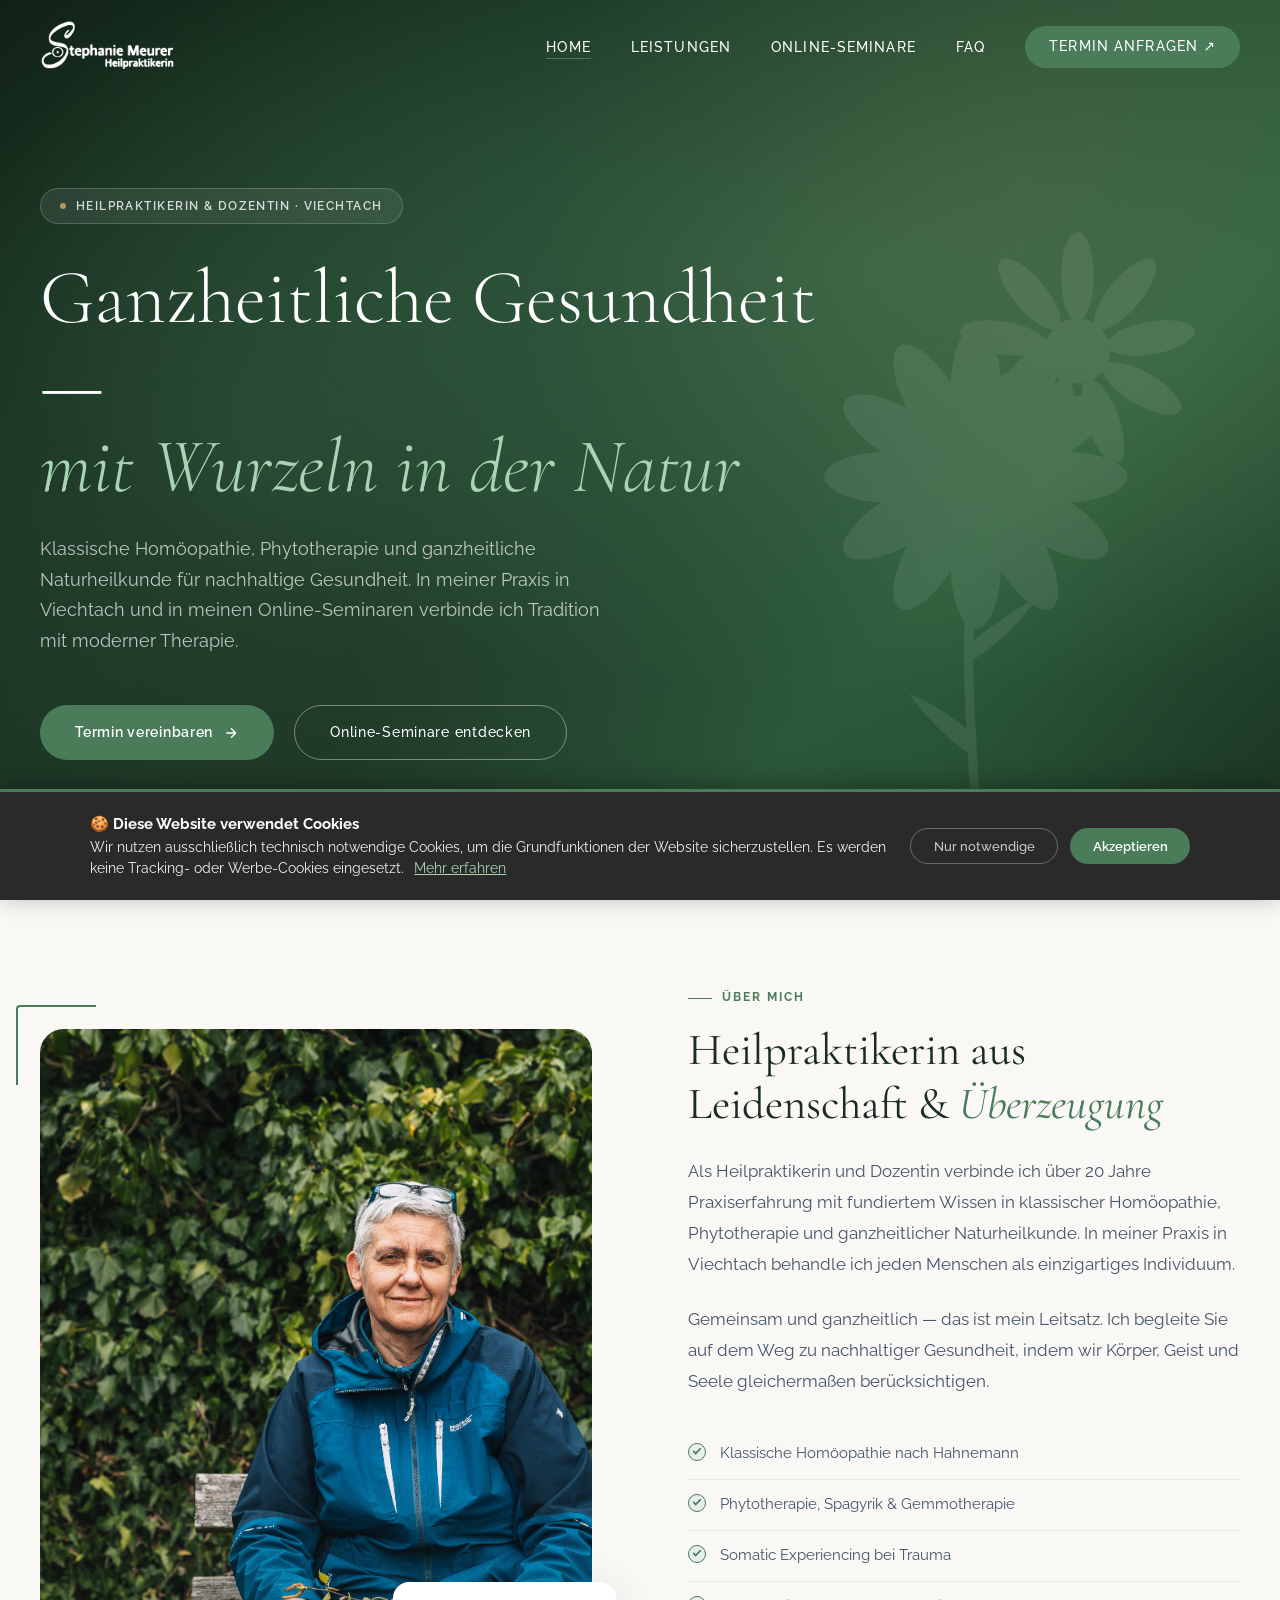
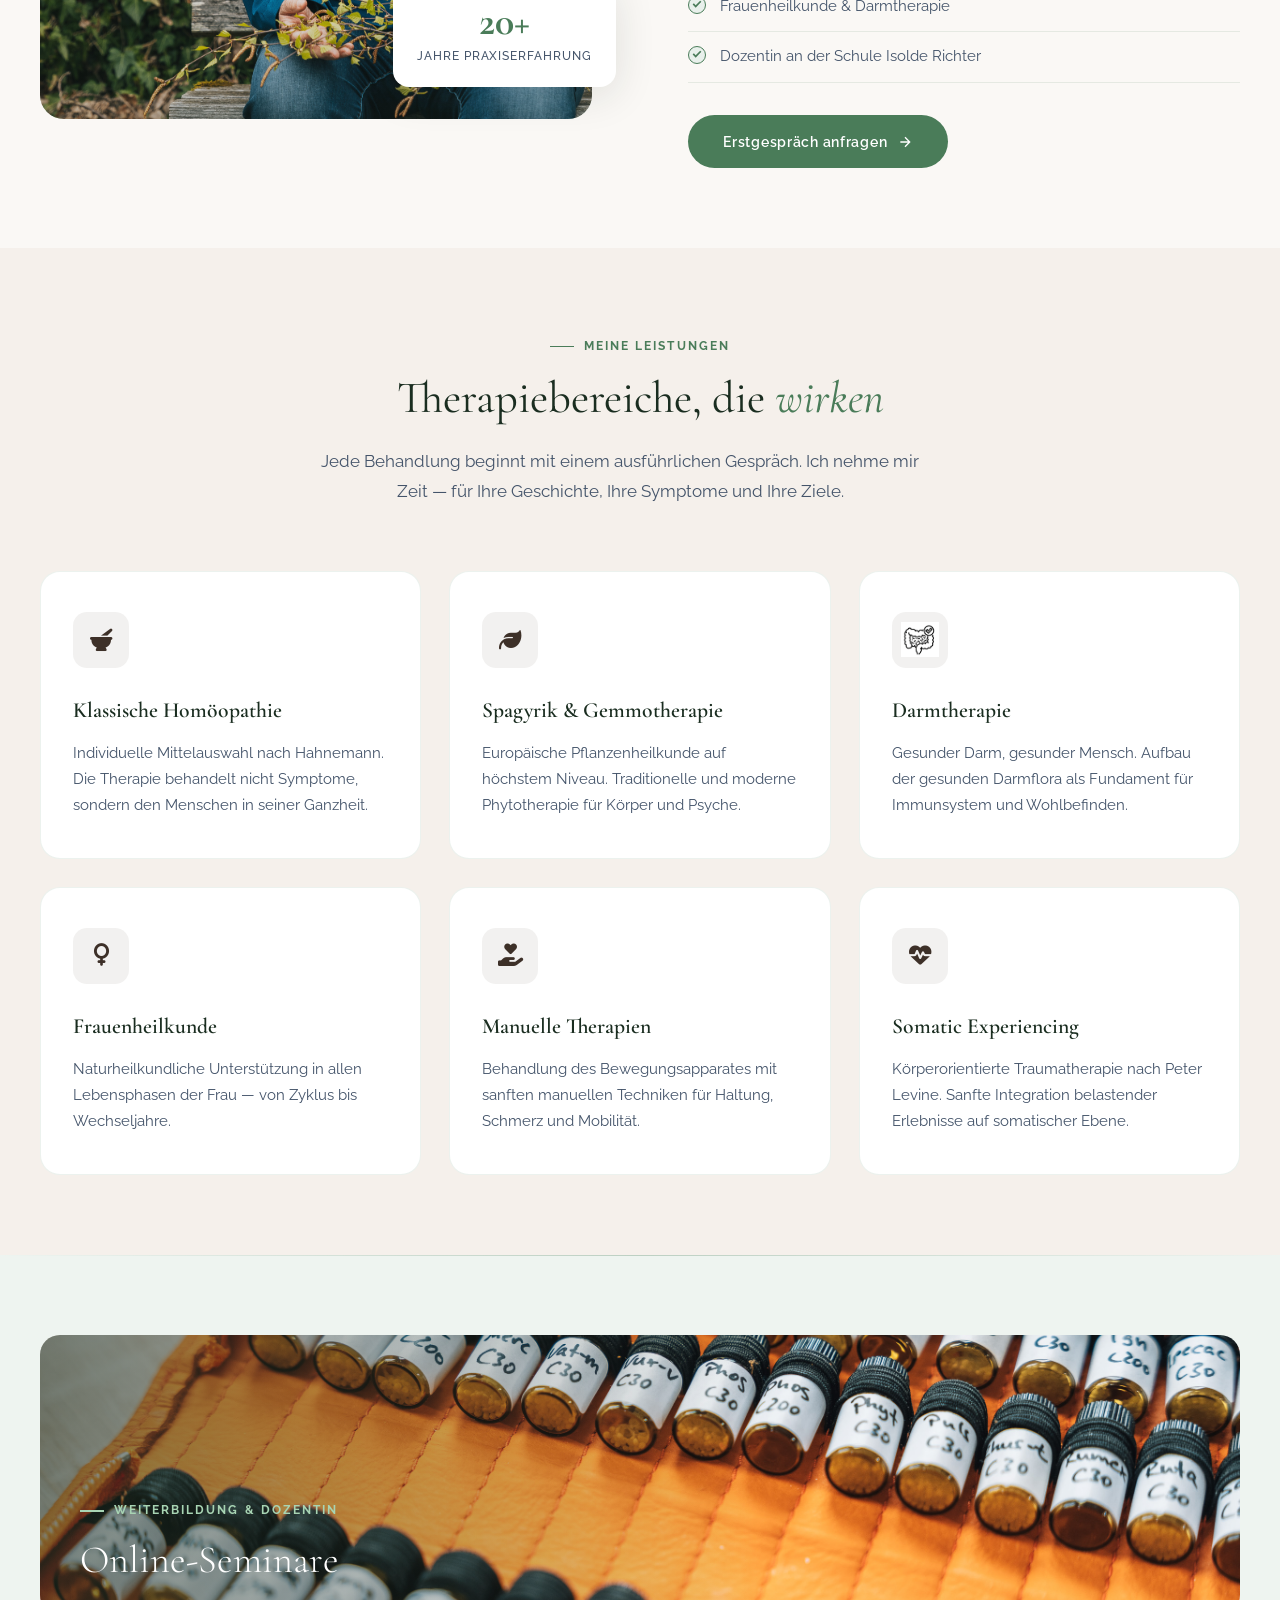
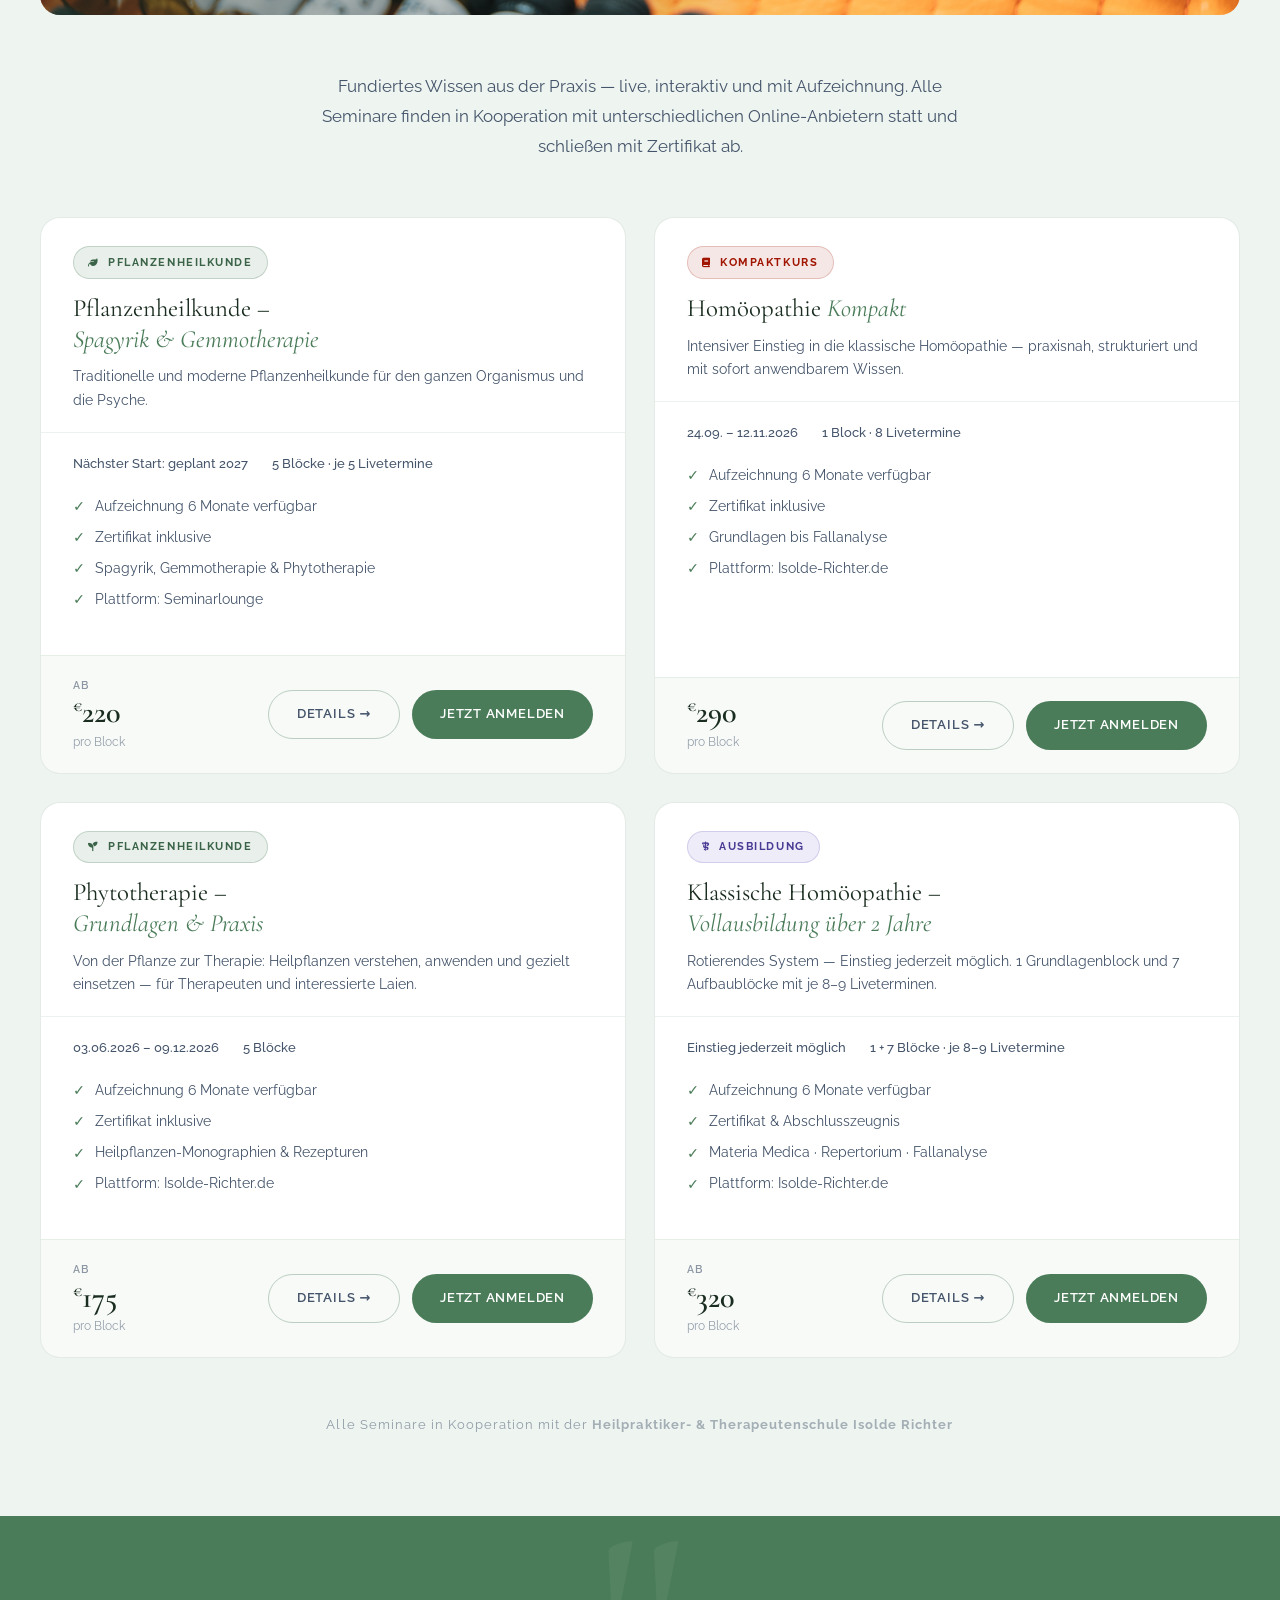
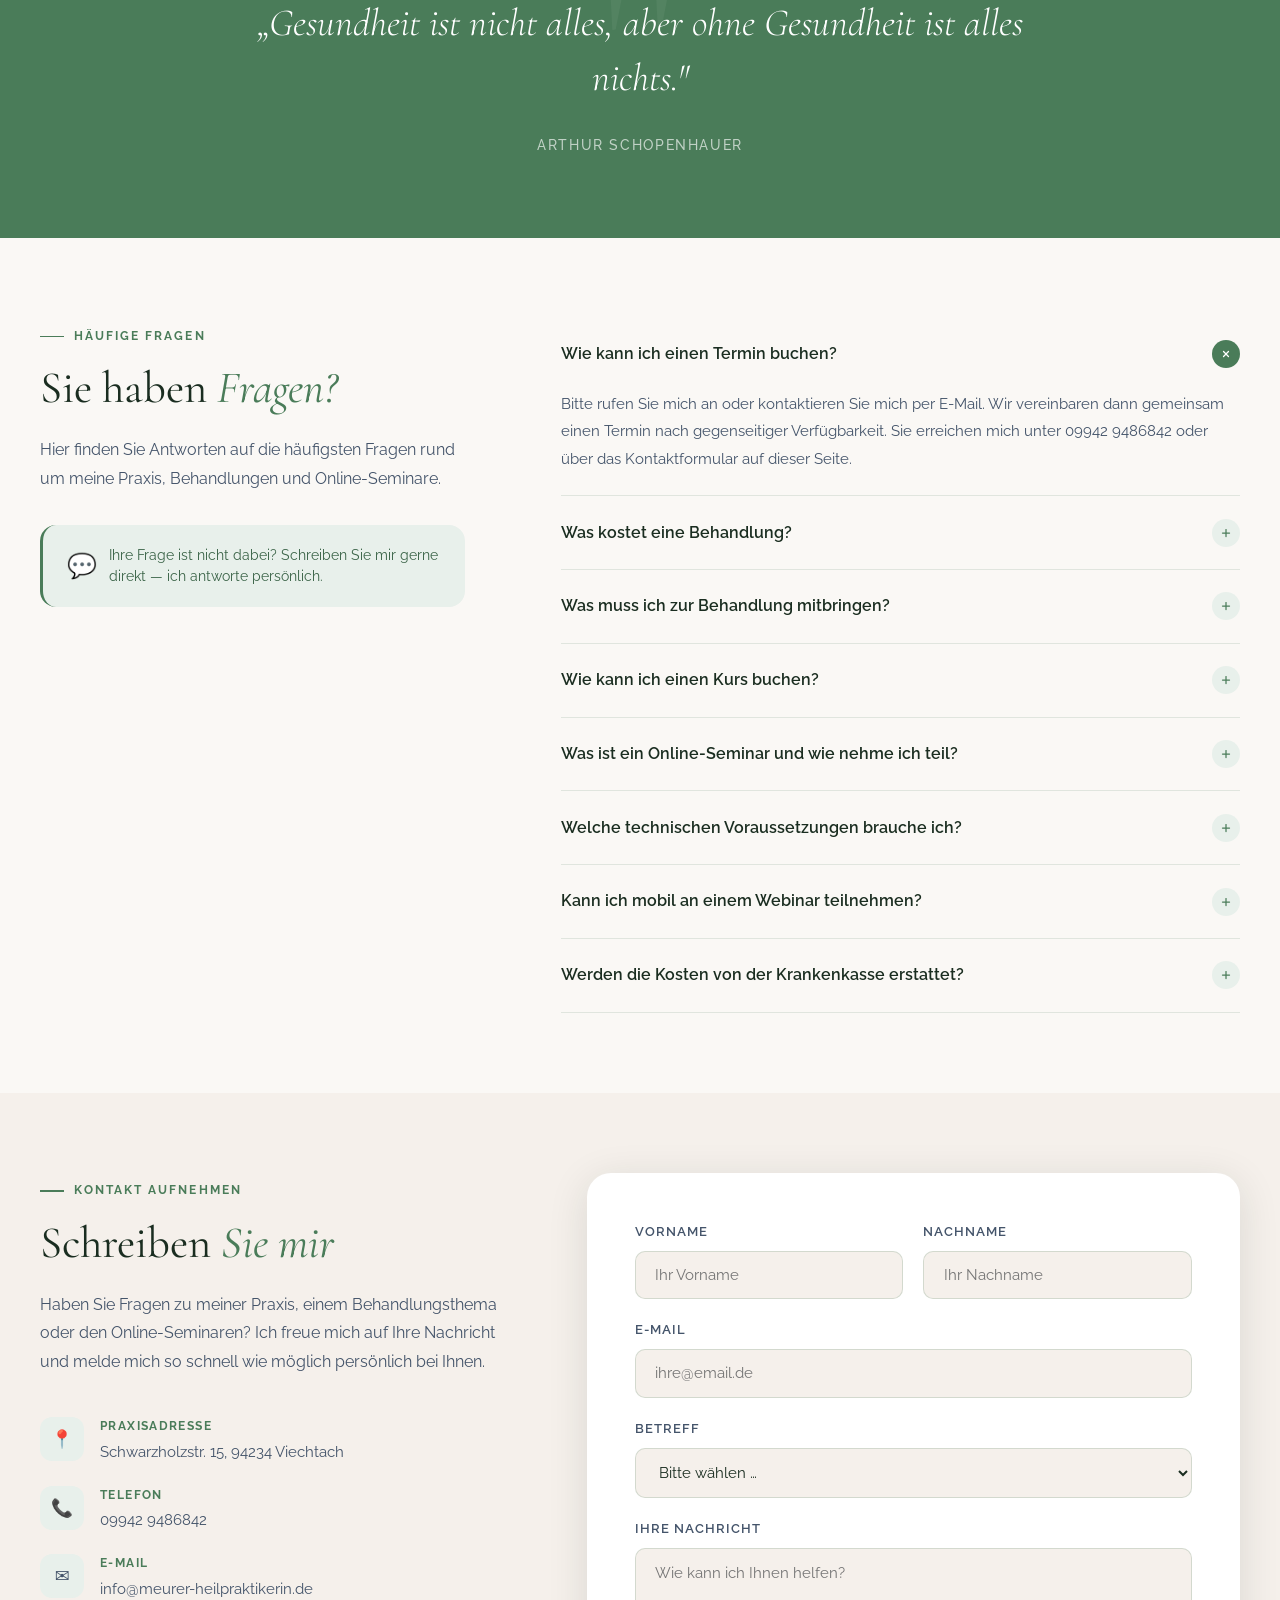
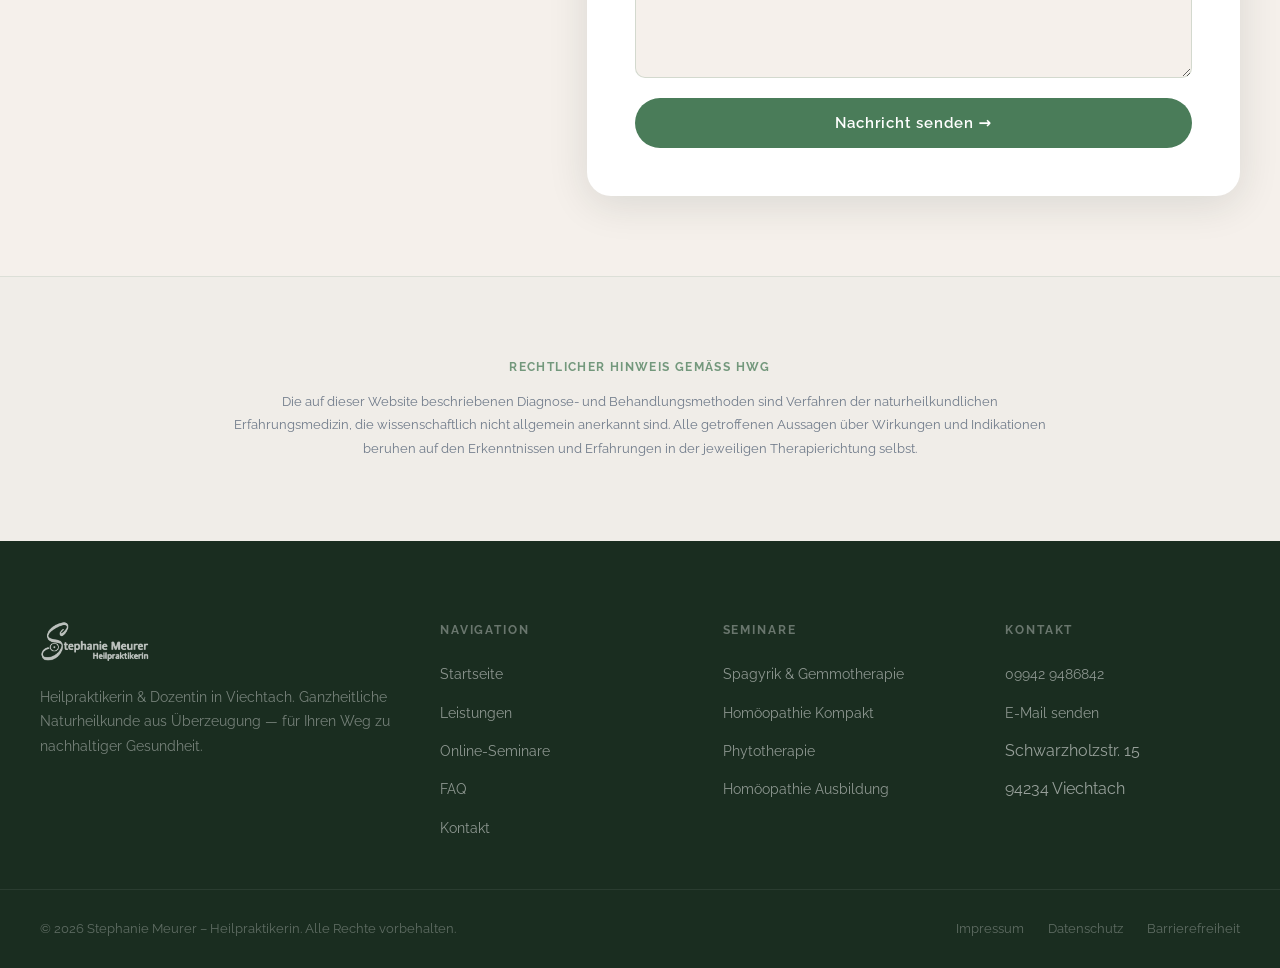
==== commit e065df2b: "Cookie-Banner eingebaut (DSGVO-konform) - Banner erscheint beim ersten Besuch am unteren Bildrand - " ====
--- a/index.html
+++ b/index.html
@@ -2101,6 +2101,61 @@
     </div>
   </footer>
 
+  <!-- ─── COOKIE BANNER ──────────────────────────────── -->
+  <div id="cookie-banner" role="dialog" aria-label="Cookie-Einstellungen" style="
+    display:none;
+    position:fixed;
+    bottom:0; left:0; right:0;
+    z-index:9999;
+    background:#2a2a2a;
+    color:#f5f0eb;
+    padding:1.25rem 1.5rem;
+    box-shadow:0 -4px 24px rgba(0,0,0,.3);
+    font-family:'Raleway',sans-serif;
+    font-size:.85rem;
+    border-top:3px solid #4a7c59;
+  ">
+    <div style="max-width:1100px;margin:0 auto;display:flex;align-items:center;gap:1.5rem;flex-wrap:wrap;">
+      <div style="flex:1;min-width:260px;line-height:1.6;">
+        <strong style="font-size:.95rem;color:#fff;">🍪 Diese Website verwendet Cookies</strong><br>
+        Wir nutzen ausschließlich technisch notwendige Cookies, um die Grundfunktionen der Website sicherzustellen. Es werden keine Tracking- oder Werbe-Cookies eingesetzt.
+        <a href="#datenschutz" style="color:#a8d4b3;text-decoration:underline;margin-left:.4rem;">Mehr erfahren</a>
+      </div>
+      <div style="display:flex;gap:.75rem;flex-shrink:0;flex-wrap:wrap;">
+        <button id="cookie-reject" style="
+          padding:.6rem 1.4rem;
+          background:transparent;
+          color:#ccc;
+          border:1.5px solid rgba(255,255,255,.3);
+          border-radius:50px;
+          font-family:'Raleway',sans-serif;
+          font-size:.82rem;
+          font-weight:500;
+          cursor:pointer;
+          transition:all .25s;
+        " onmouseover="this.style.borderColor='rgba(255,255,255,.7)';this.style.color='#fff'"
+           onmouseout="this.style.borderColor='rgba(255,255,255,.3)';this.style.color='#ccc'">
+          Nur notwendige
+        </button>
+        <button id="cookie-accept" style="
+          padding:.6rem 1.4rem;
+          background:#4a7c59;
+          color:#fff;
+          border:none;
+          border-radius:50px;
+          font-family:'Raleway',sans-serif;
+          font-size:.82rem;
+          font-weight:600;
+          cursor:pointer;
+          transition:all .25s;
+        " onmouseover="this.style.background='#3d6b4a'"
+           onmouseout="this.style.background='#4a7c59'">
+          Akzeptieren
+        </button>
+      </div>
+    </div>
+  </div>
+
   <!-- ─── JAVASCRIPT ──────────────────────────────────── -->
   <script>
     // ── Scroll Progress ──────────────────────────────────
@@ -2203,6 +2258,26 @@
         card.style.transition = 'all .4s cubic-bezier(.25,.46,.45,.94)';
       });
     });
+
+    // ── Cookie Banner ─────────────────────────────────────
+    (function() {
+      const banner = document.getElementById('cookie-banner');
+      if (!localStorage.getItem('cookie-consent')) {
+        banner.style.display = 'block';
+      }
+      document.getElementById('cookie-accept').addEventListener('click', function() {
+        localStorage.setItem('cookie-consent', 'accepted');
+        banner.style.opacity = '0';
+        banner.style.transition = 'opacity .3s';
+        setTimeout(() => banner.style.display = 'none', 300);
+      });
+      document.getElementById('cookie-reject').addEventListener('click', function() {
+        localStorage.setItem('cookie-consent', 'rejected');
+        banner.style.opacity = '0';
+        banner.style.transition = 'opacity .3s';
+        setTimeout(() => banner.style.display = 'none', 300);
+      });
+    })();
   </script>
 </body>
 </html>
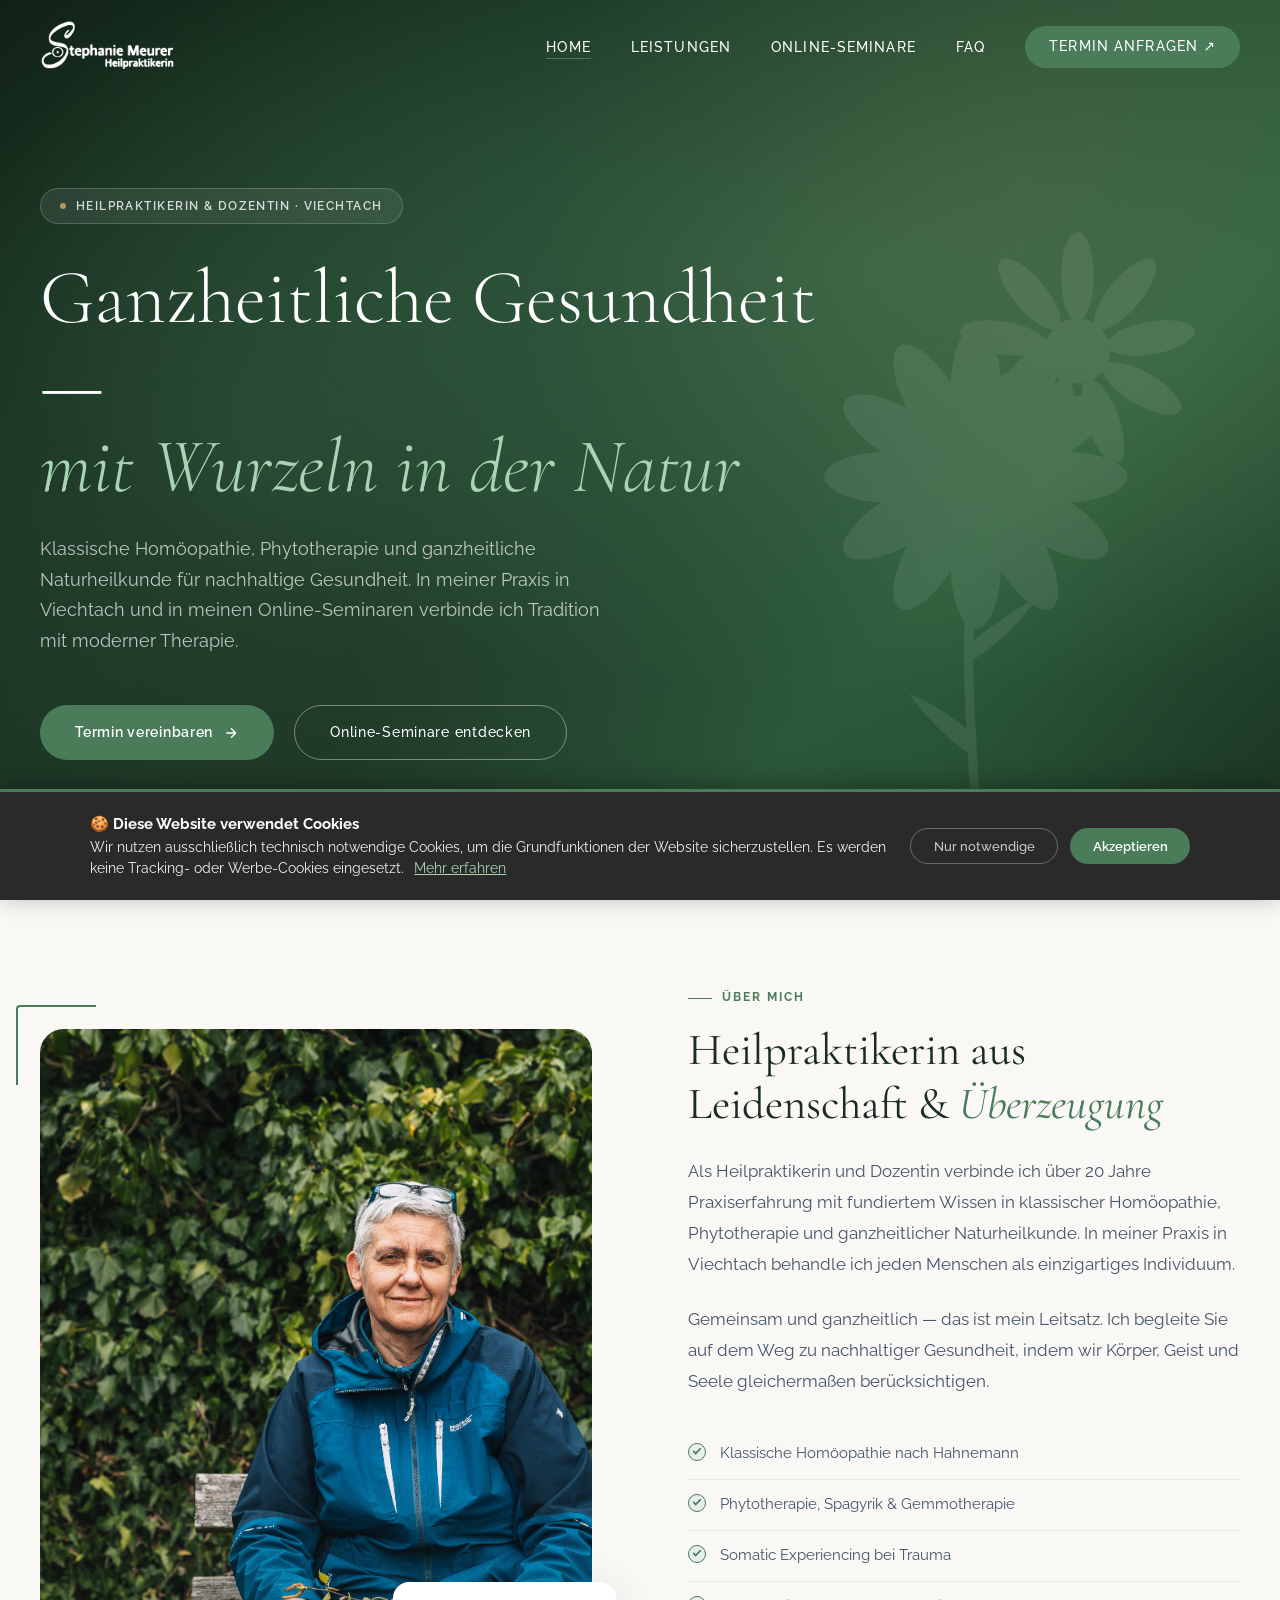
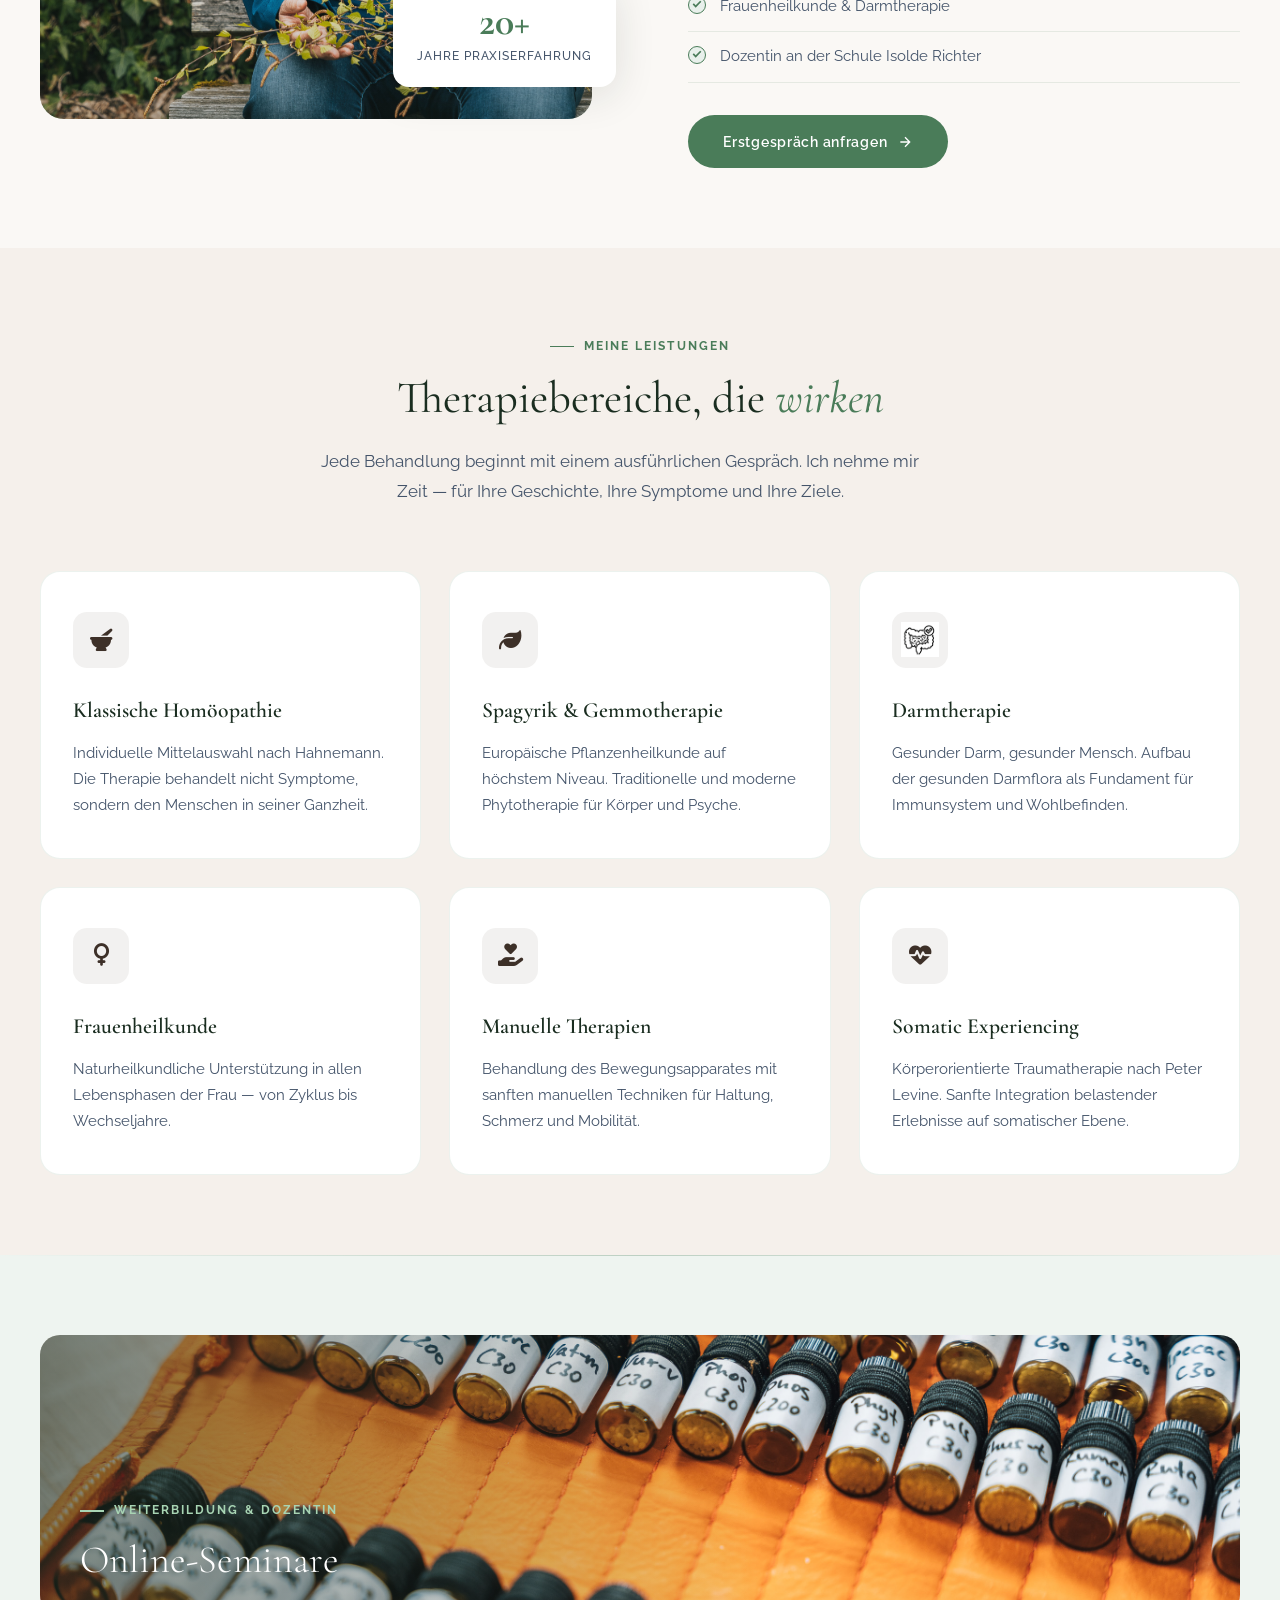
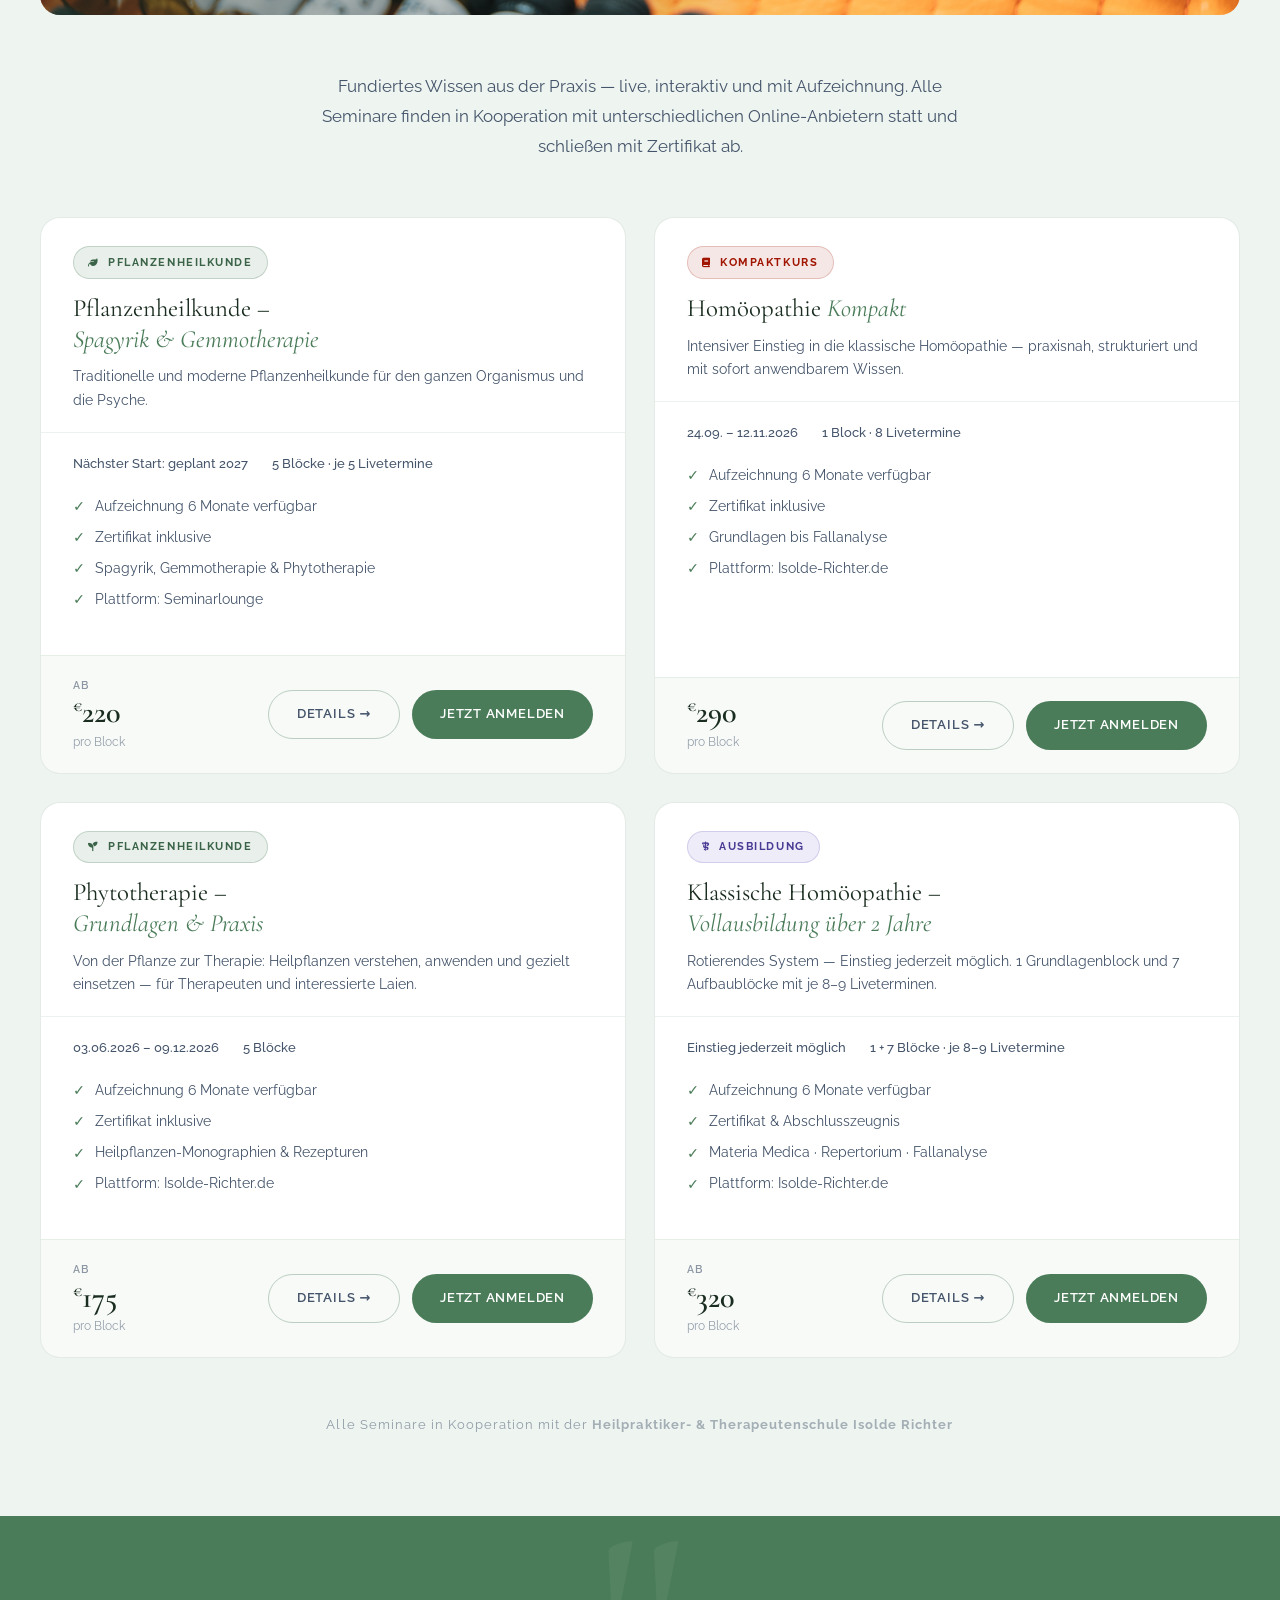
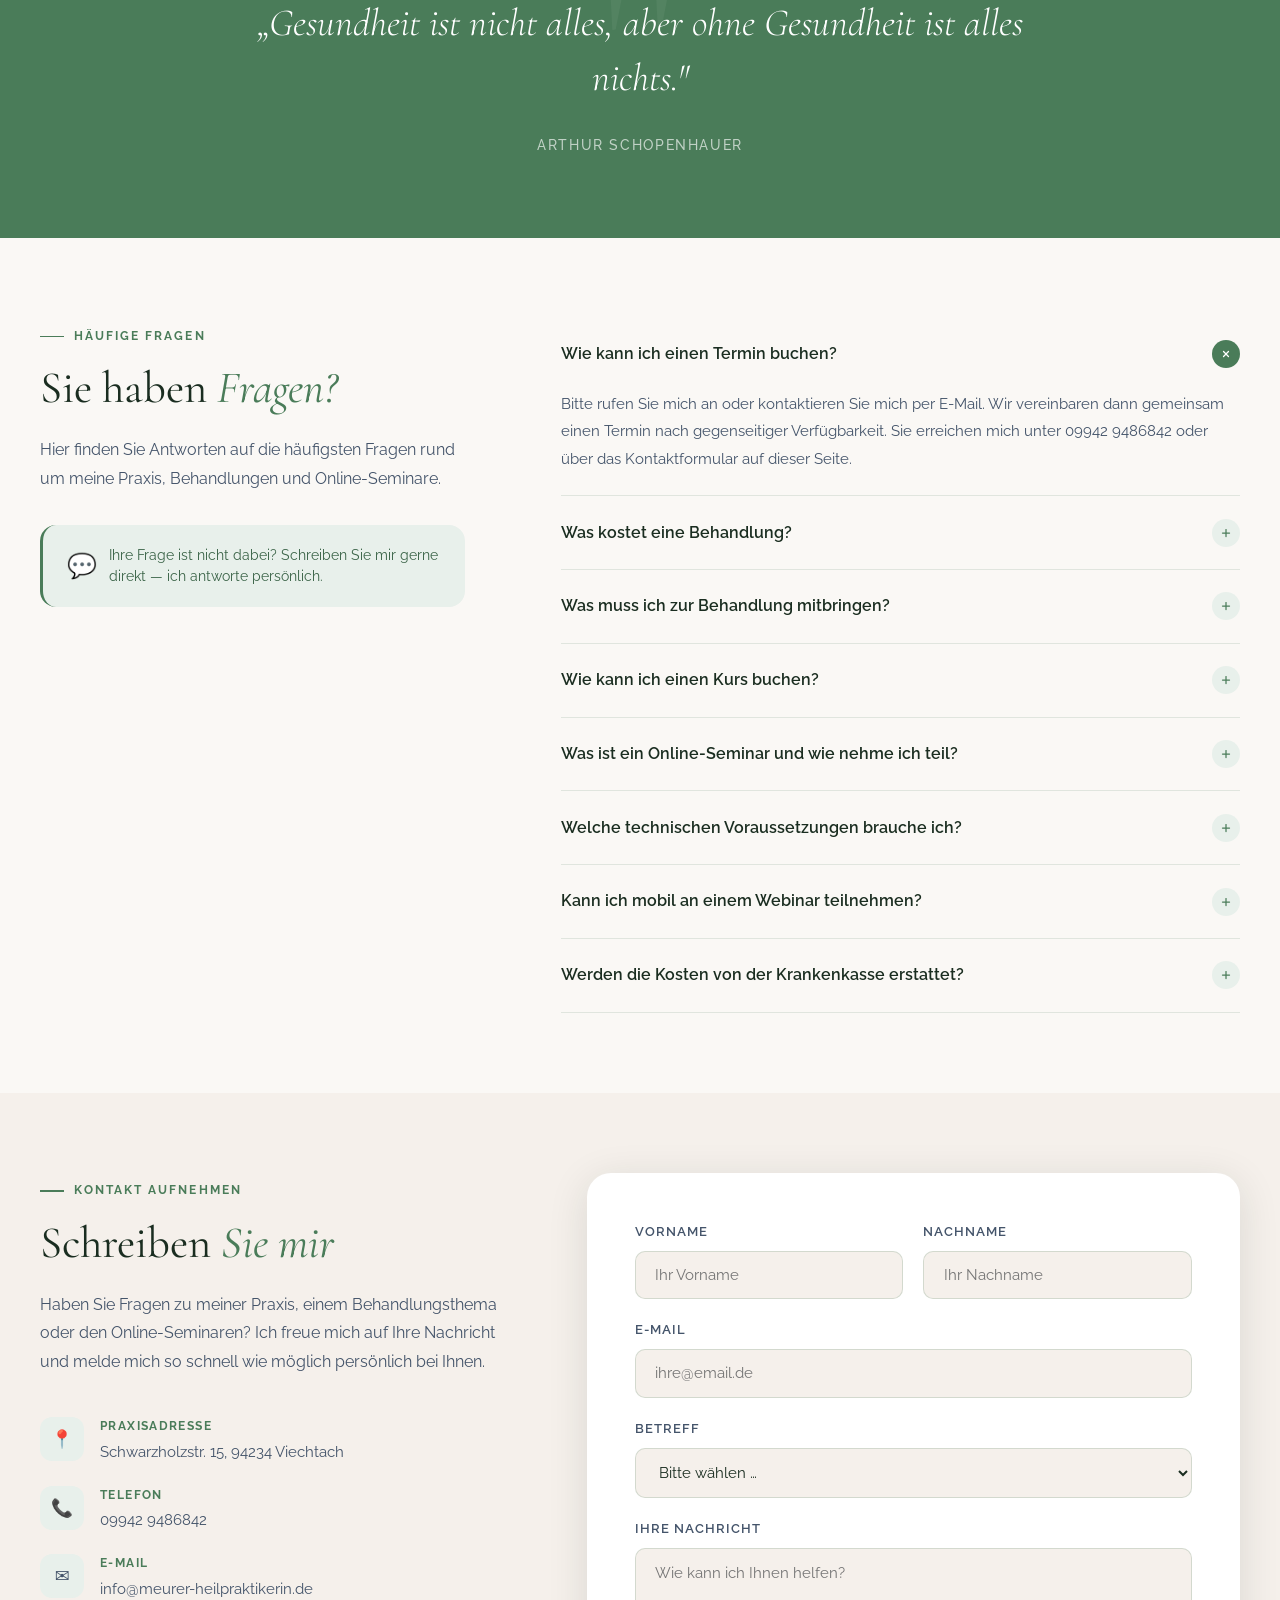
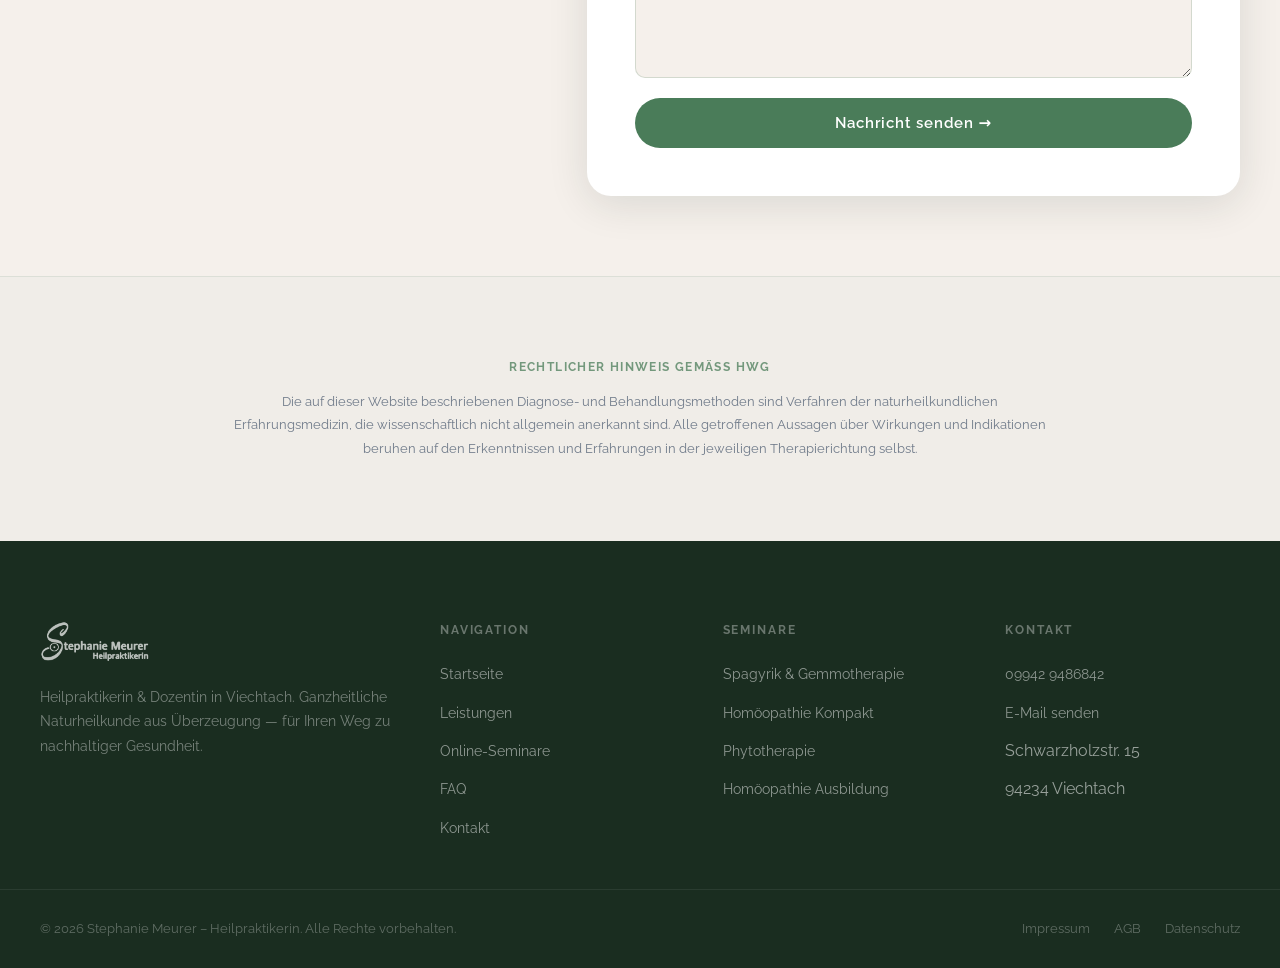
==== commit e00961a3: "Landingpage Arbeitskreis Gemmotherapie + Rechtsseiten - Neue Landingpage: arbeitskreis-gemmotherapie" ====
--- a/index.html
+++ b/index.html
@@ -2094,9 +2094,9 @@
     <div class="footer-bottom">
       <p>© 2026 Stephanie Meurer – Heilpraktikerin. Alle Rechte vorbehalten.</p>
       <div class="footer-legal">
-        <a href="/impressum">Impressum</a>
+        <a href="impressum.html">Impressum</a>
+        <a href="agb.html">AGB</a>
         <a href="/datenschutz">Datenschutz</a>
-        <a href="/barrierefreiheit">Barrierefreiheit</a>
       </div>
     </div>
   </footer>
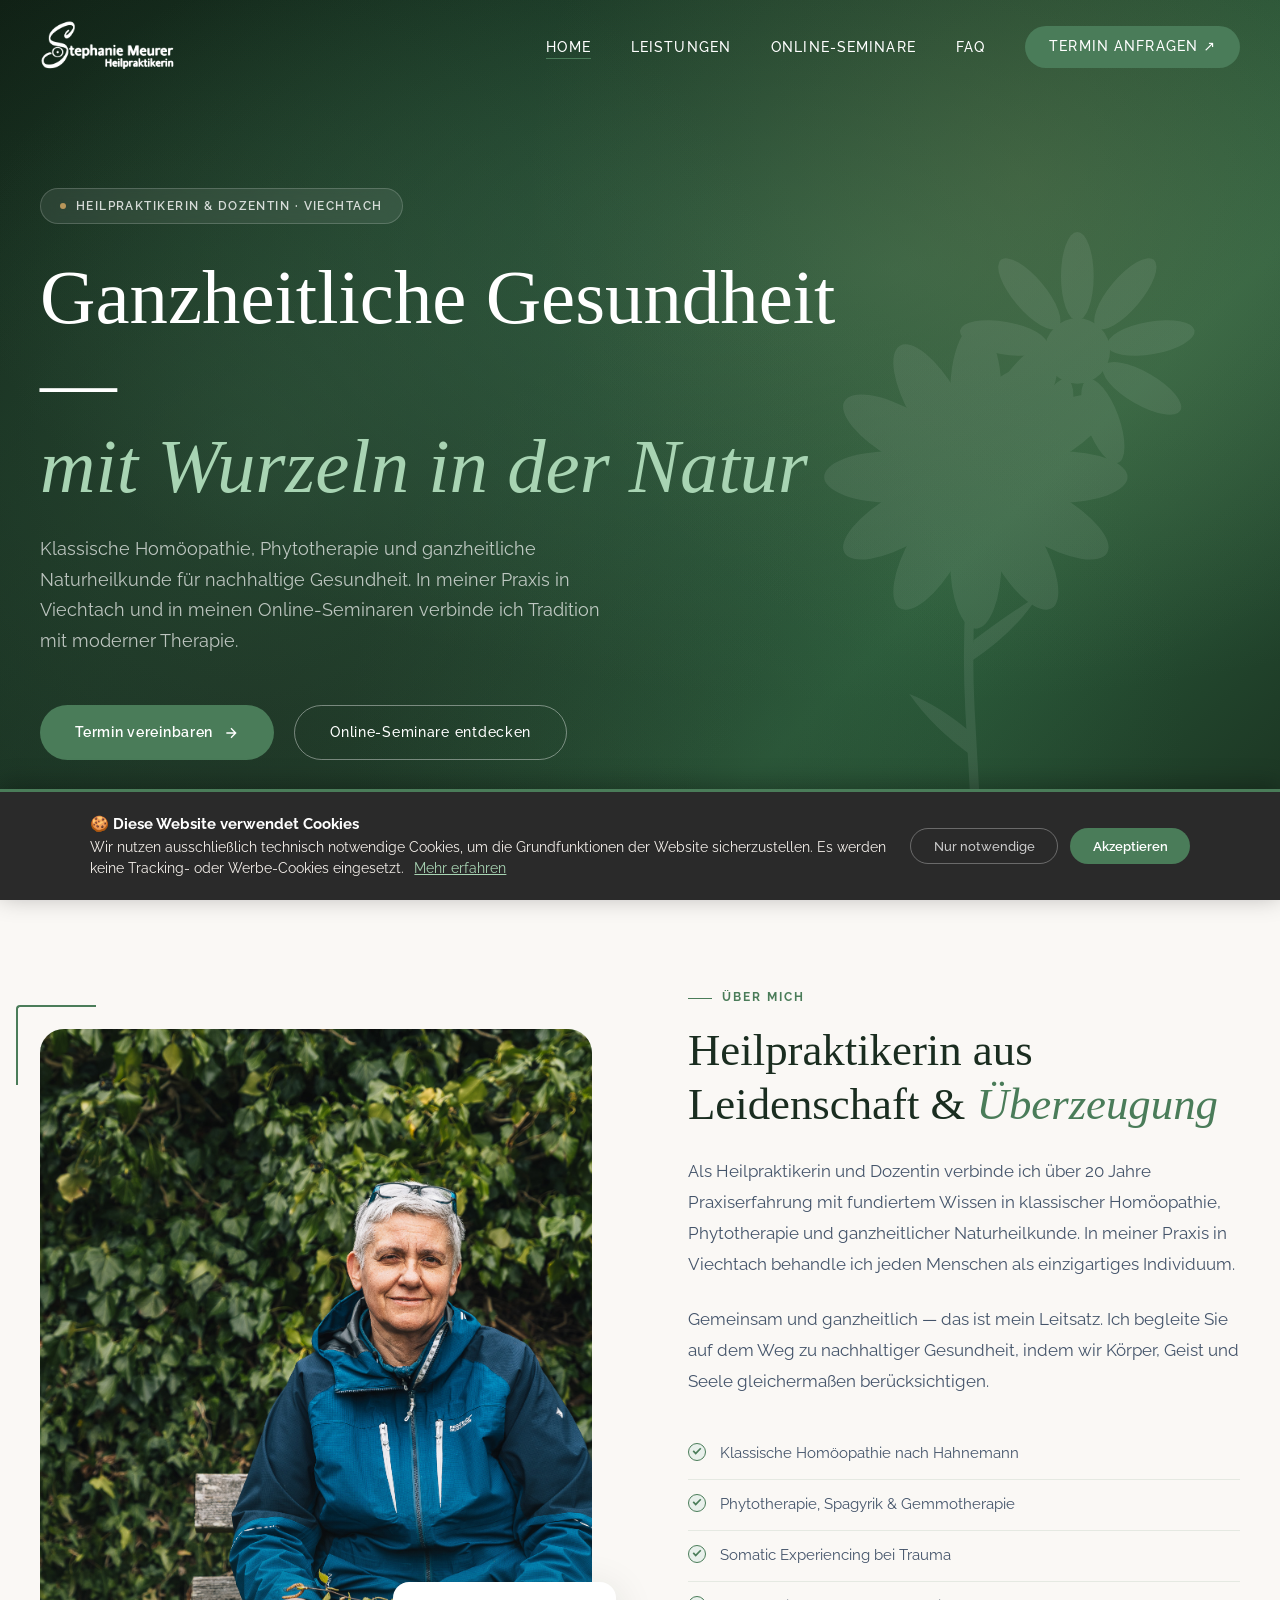
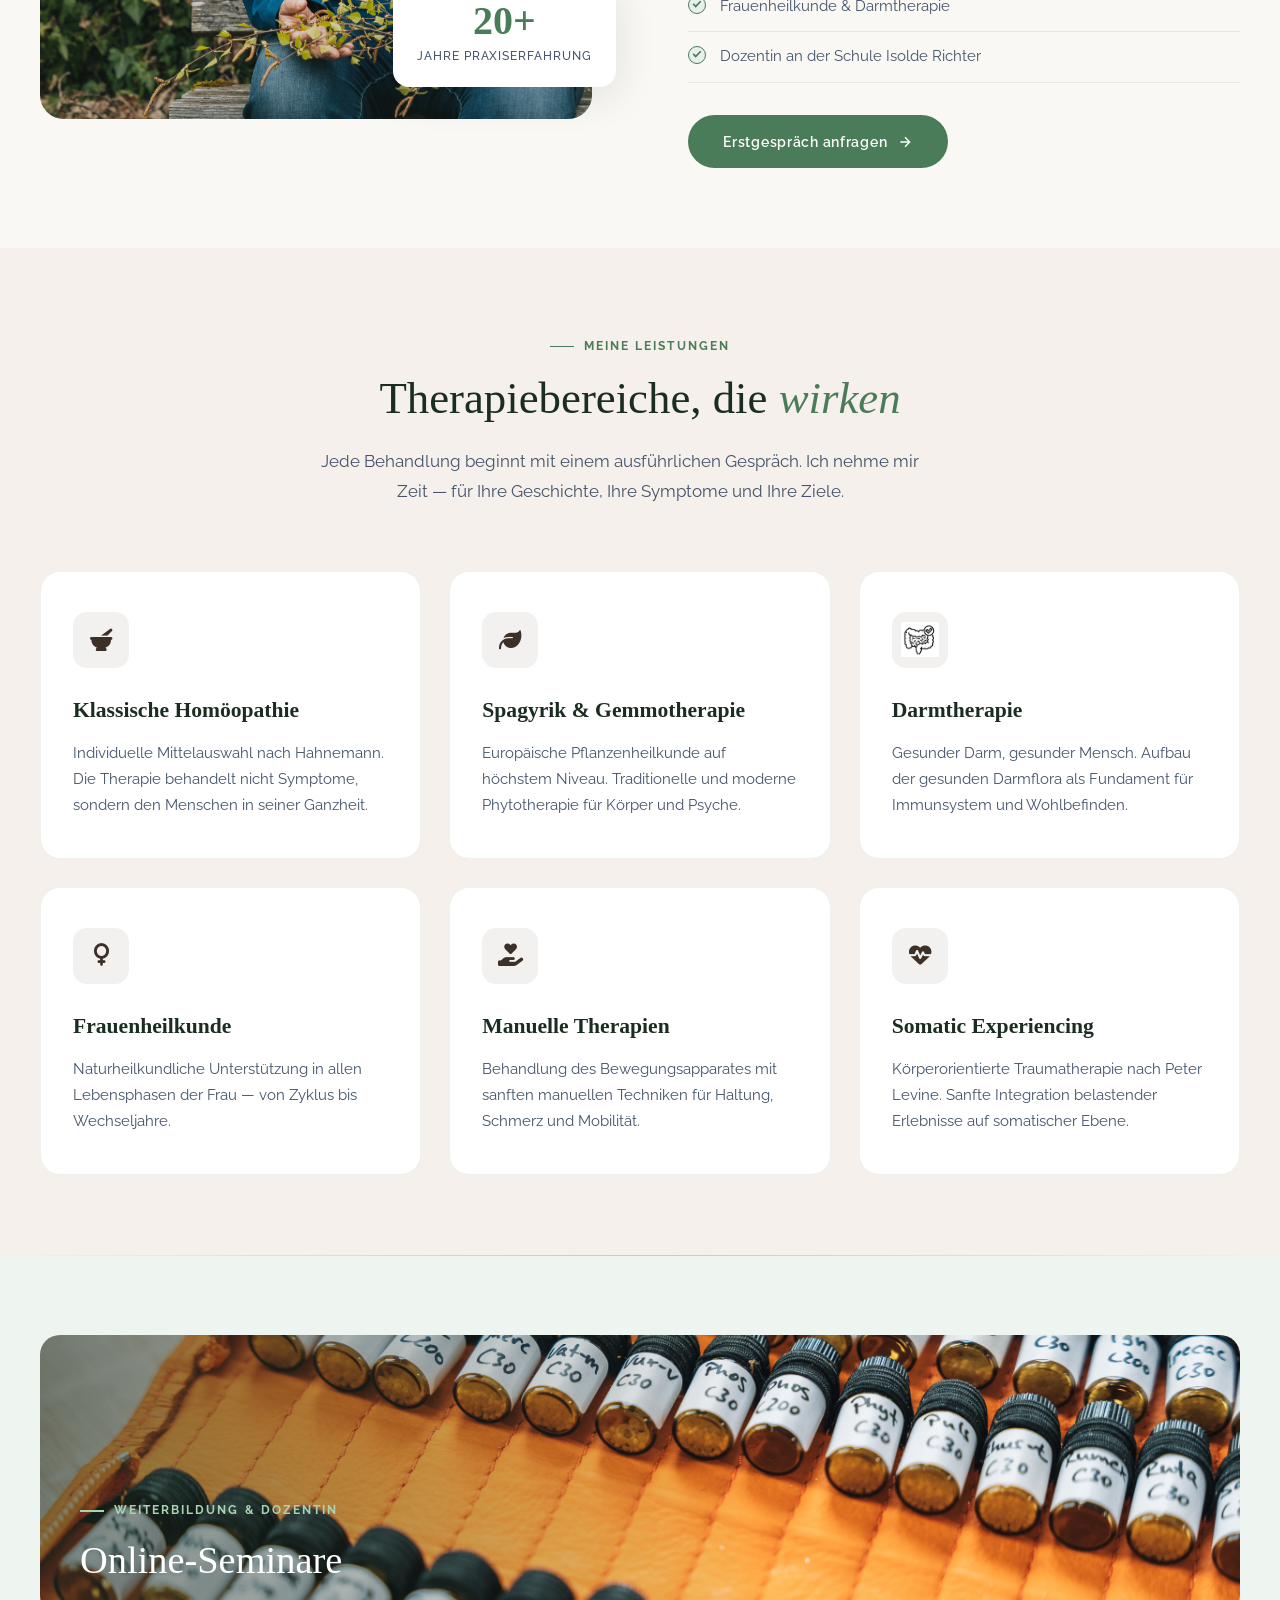
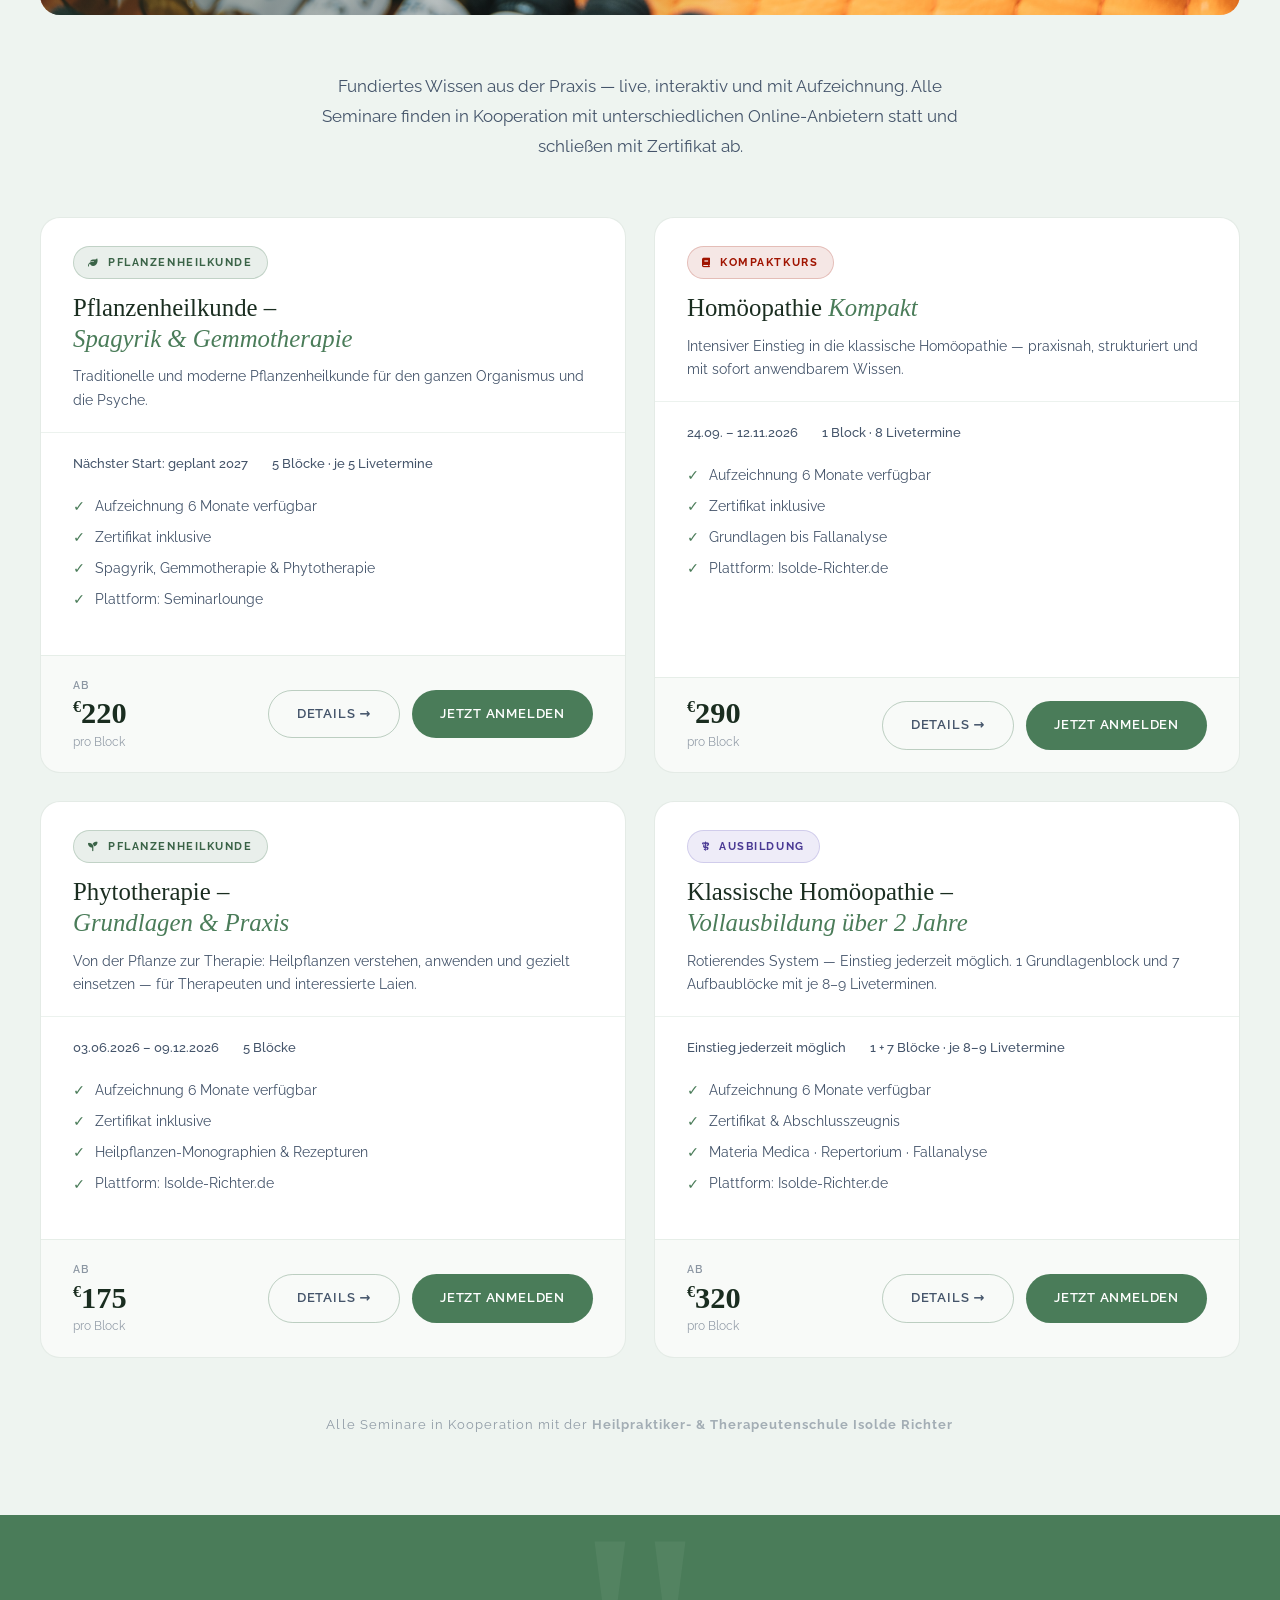
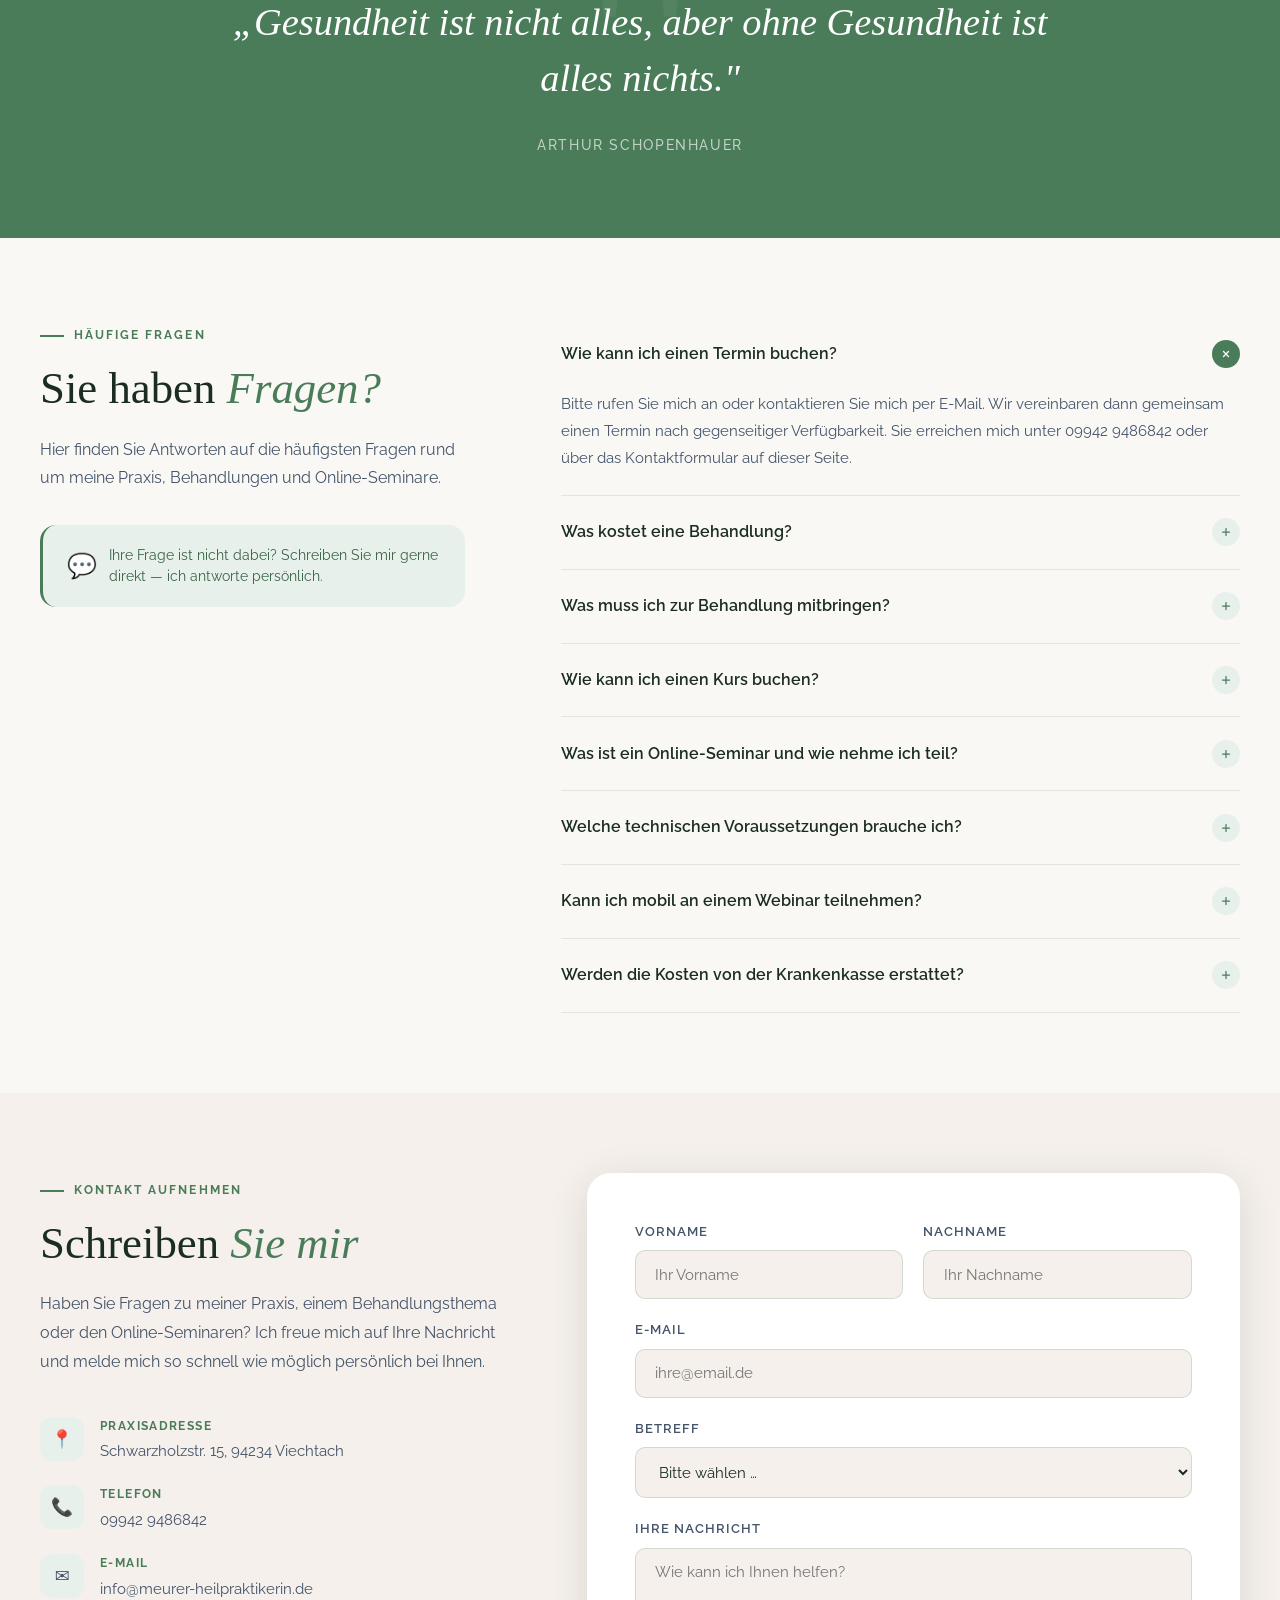
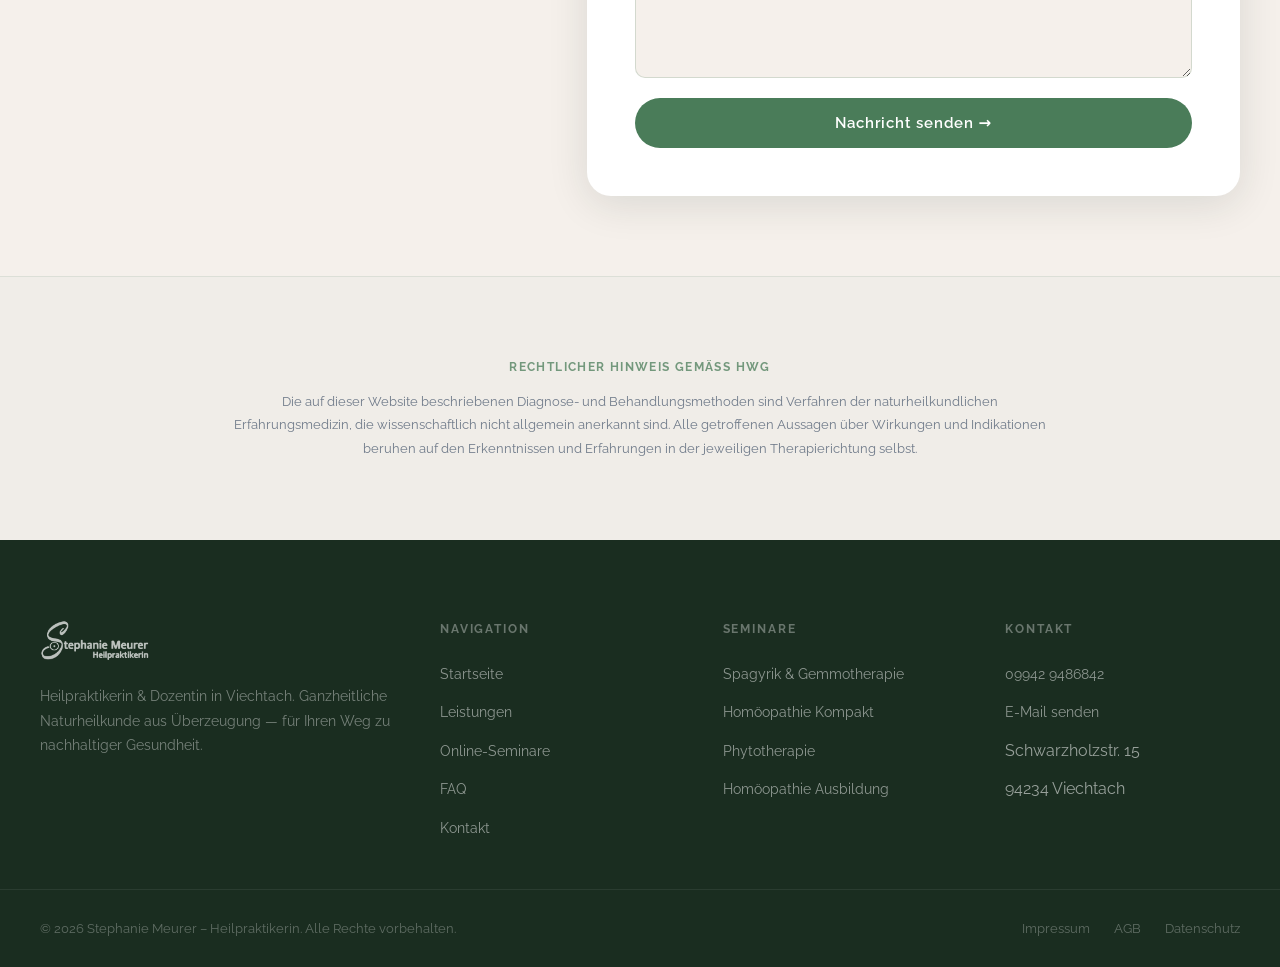
==== commit 7c241a5a: "Google Fonts durch Bunny Fonts ersetzt (DSGVO-konform) Co-Authored-By: Claude Sonnet 4.6 <noreply@an" ====
--- a/index.html
+++ b/index.html
@@ -5,9 +5,8 @@
   <meta name="viewport" content="width=device-width, initial-scale=1.0">
   <title>Heilpraktikerin Stephanie Meurer – Homöopathie & Naturheilkunde | Viechtach</title>
 
-  <link rel="preconnect" href="https://fonts.googleapis.com">
-  <link rel="preconnect" href="https://fonts.gstatic.com" crossorigin>
-  <link href="https://fonts.googleapis.com/css2?family=Cormorant+Garamond:ital,wght@0,300;0,400;0,600;1,300;1,400;1,600&family=Raleway:wght@300;400;500;600;700&display=swap" rel="stylesheet">
+  <link rel="preconnect" href="https://fonts.bunny.net">
+  <link href="https://fonts.bunny.net/css?family=cormorant-garamond:300,300i,400,400i,600,600i|raleway:300,400,500,600,700&display=swap" rel="stylesheet">
   <link rel="stylesheet" href="https://cdnjs.cloudflare.com/ajax/libs/font-awesome/6.5.2/css/all.min.css" crossorigin="anonymous">
 
   <!-- SEO Meta Tags -->
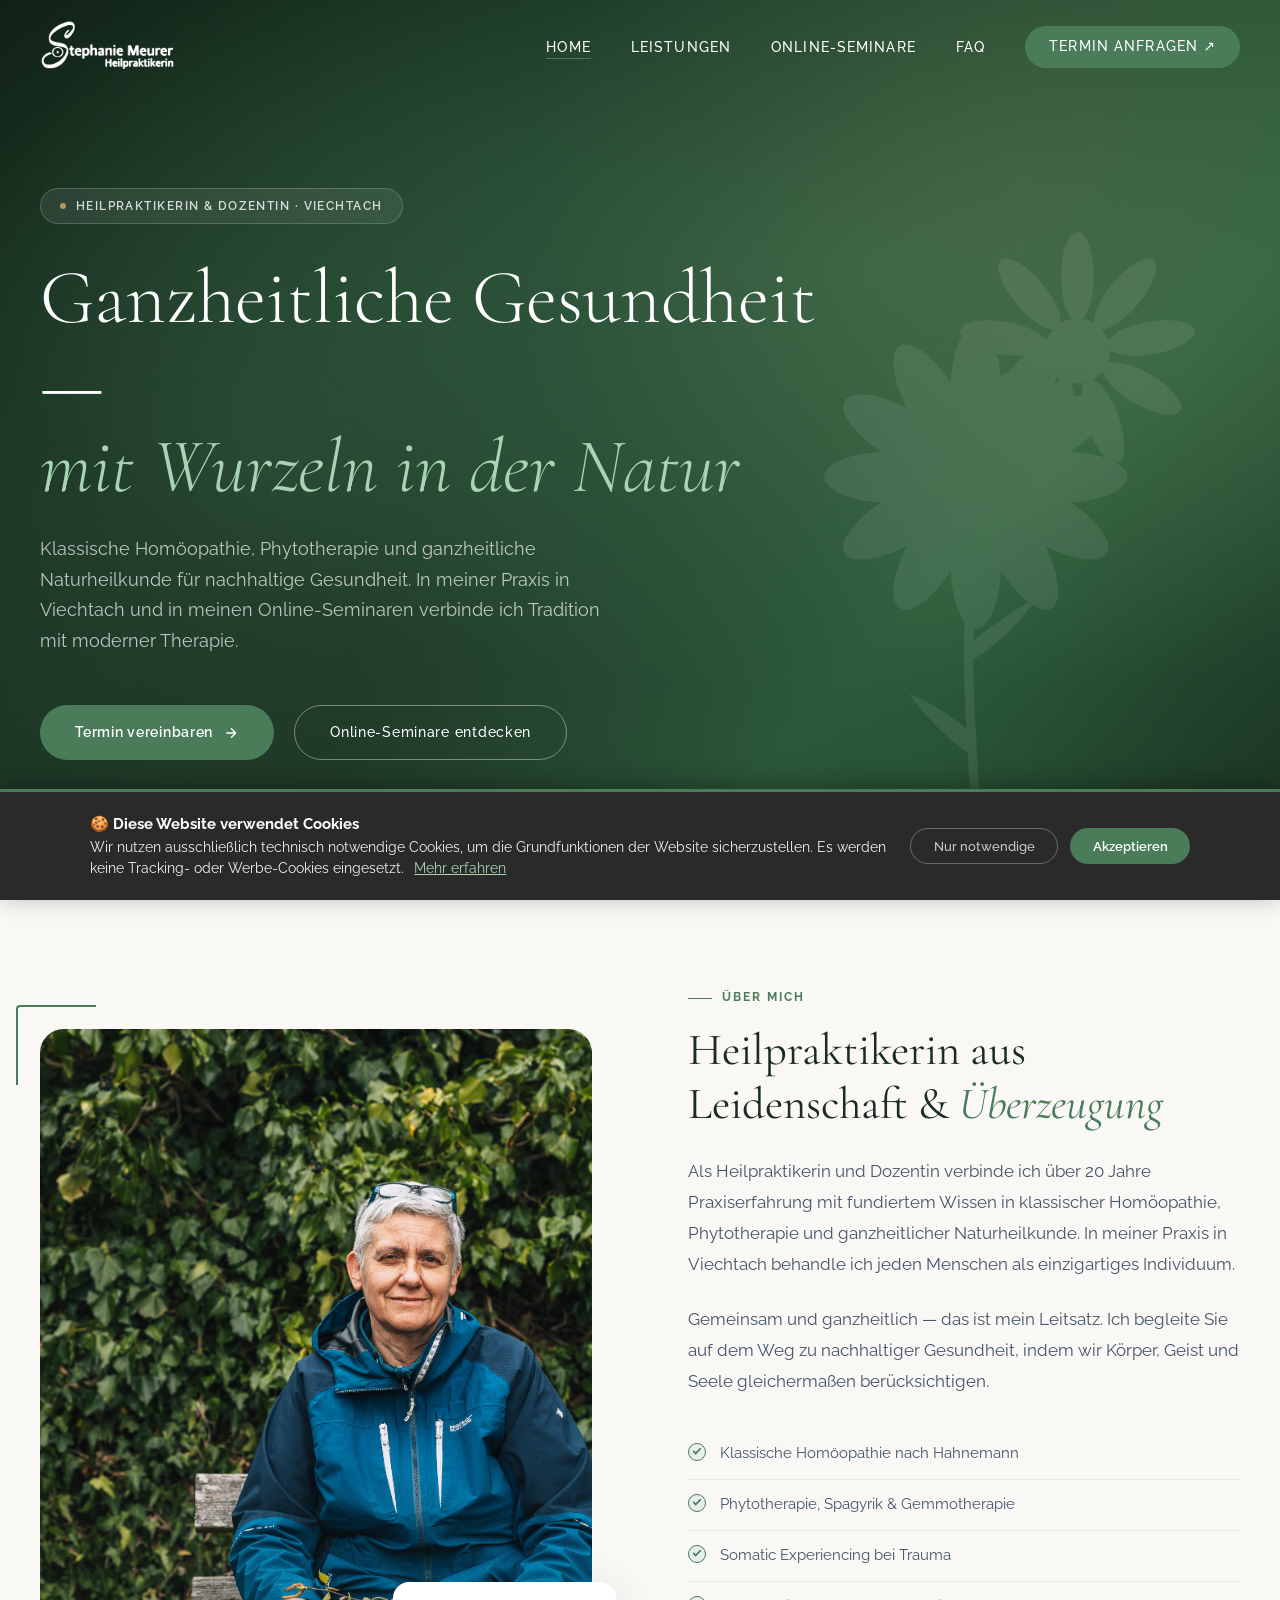
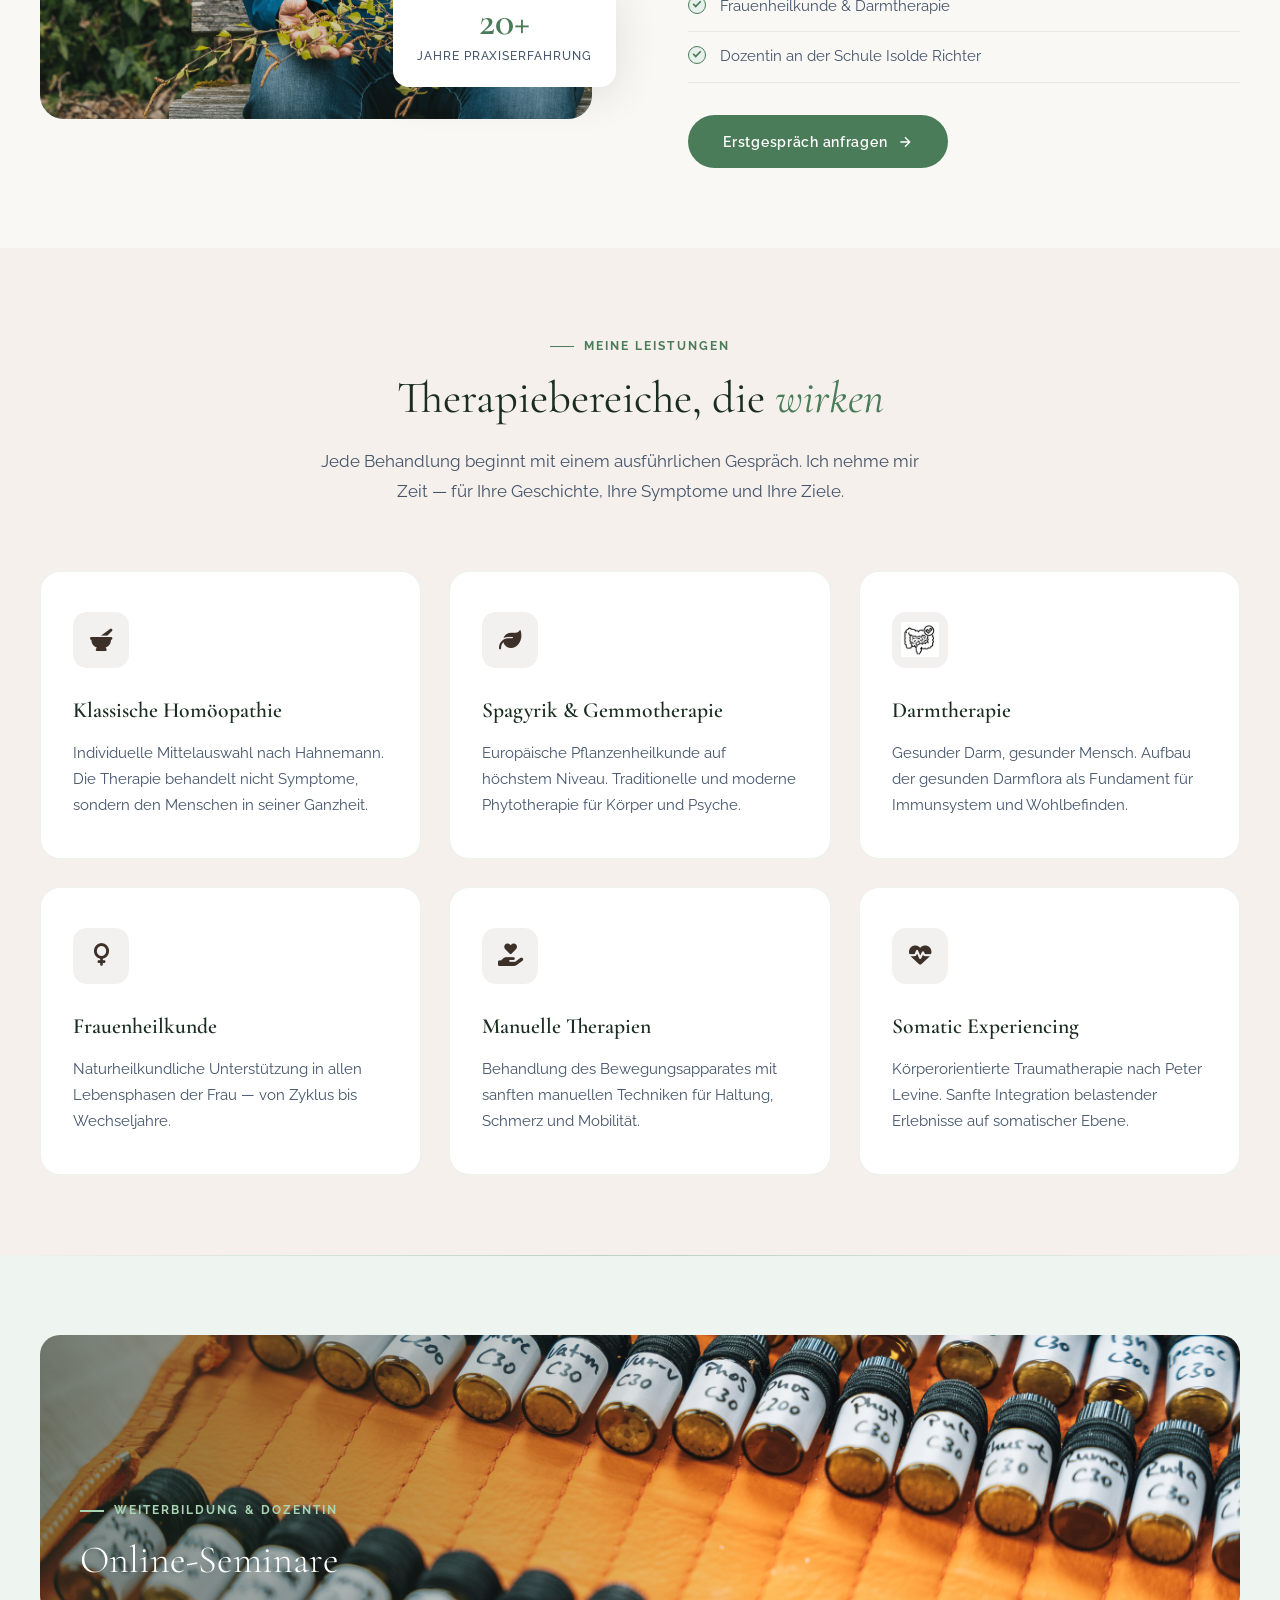
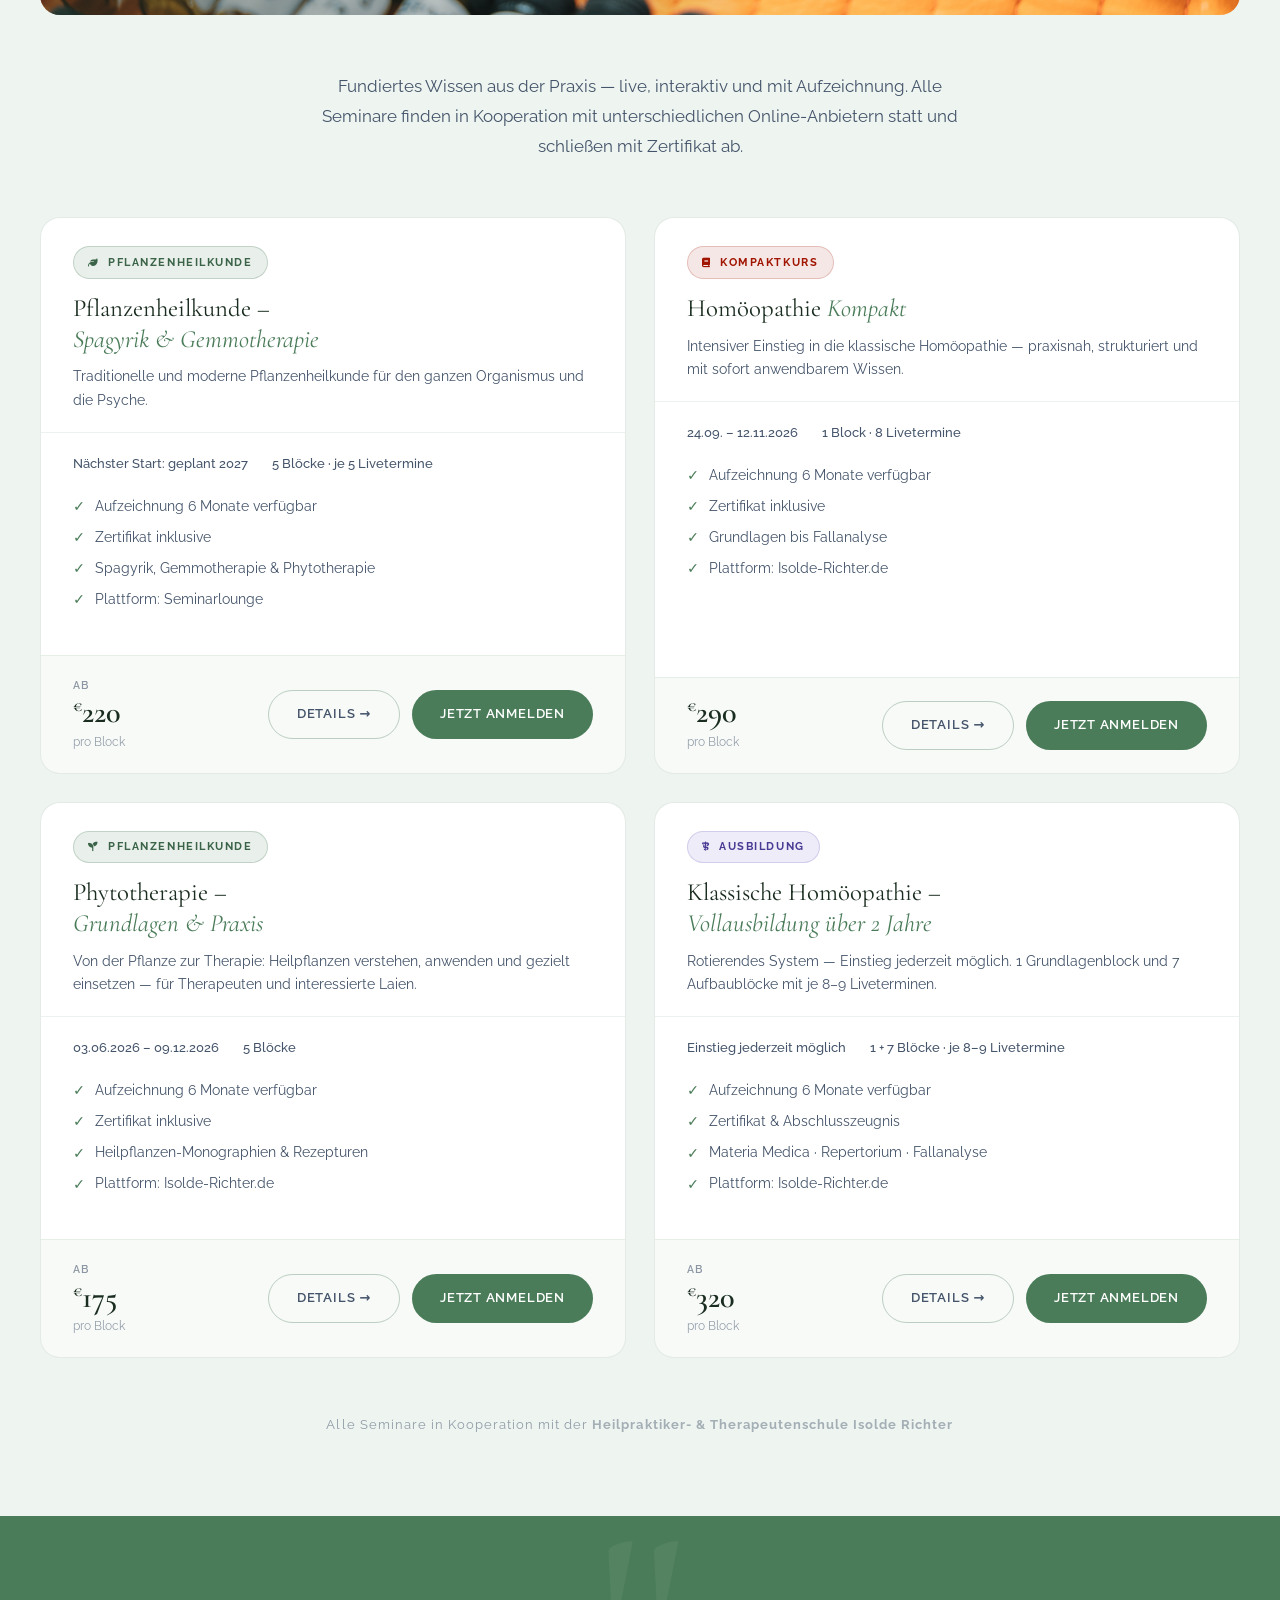
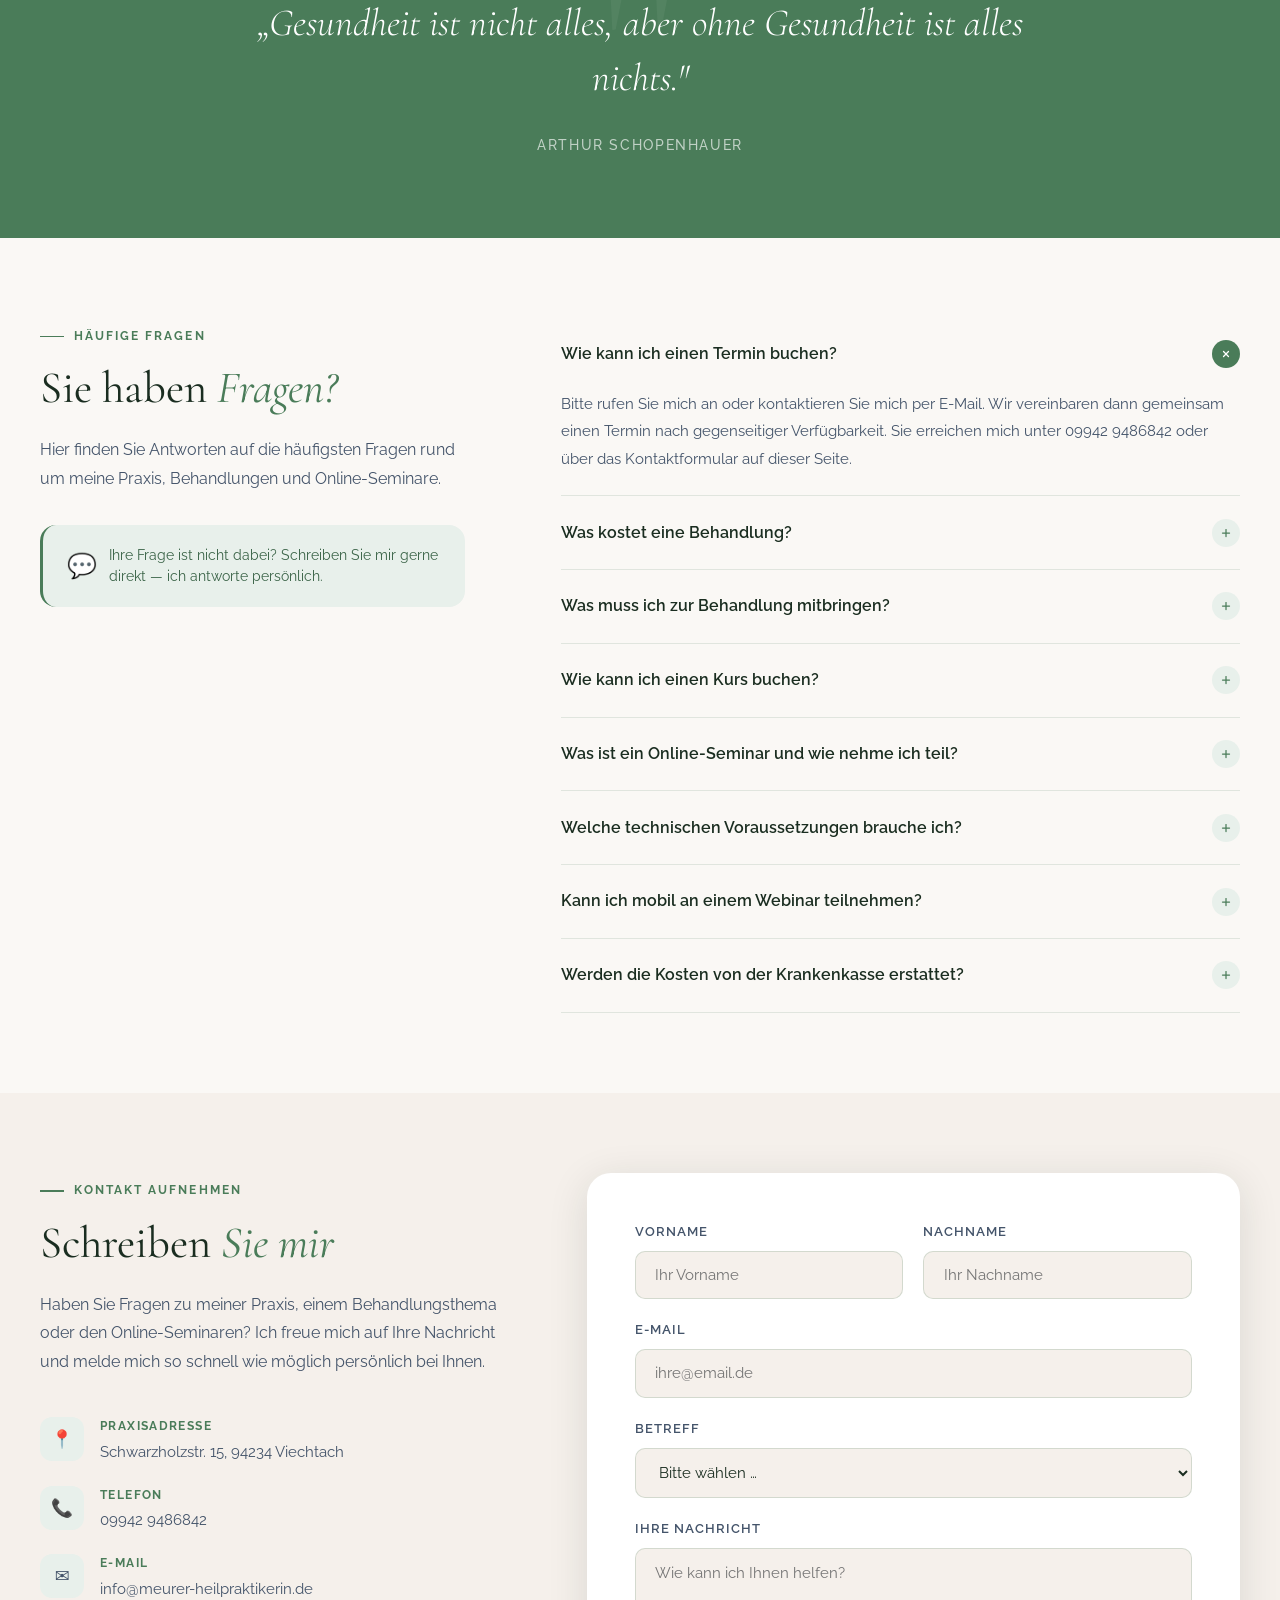
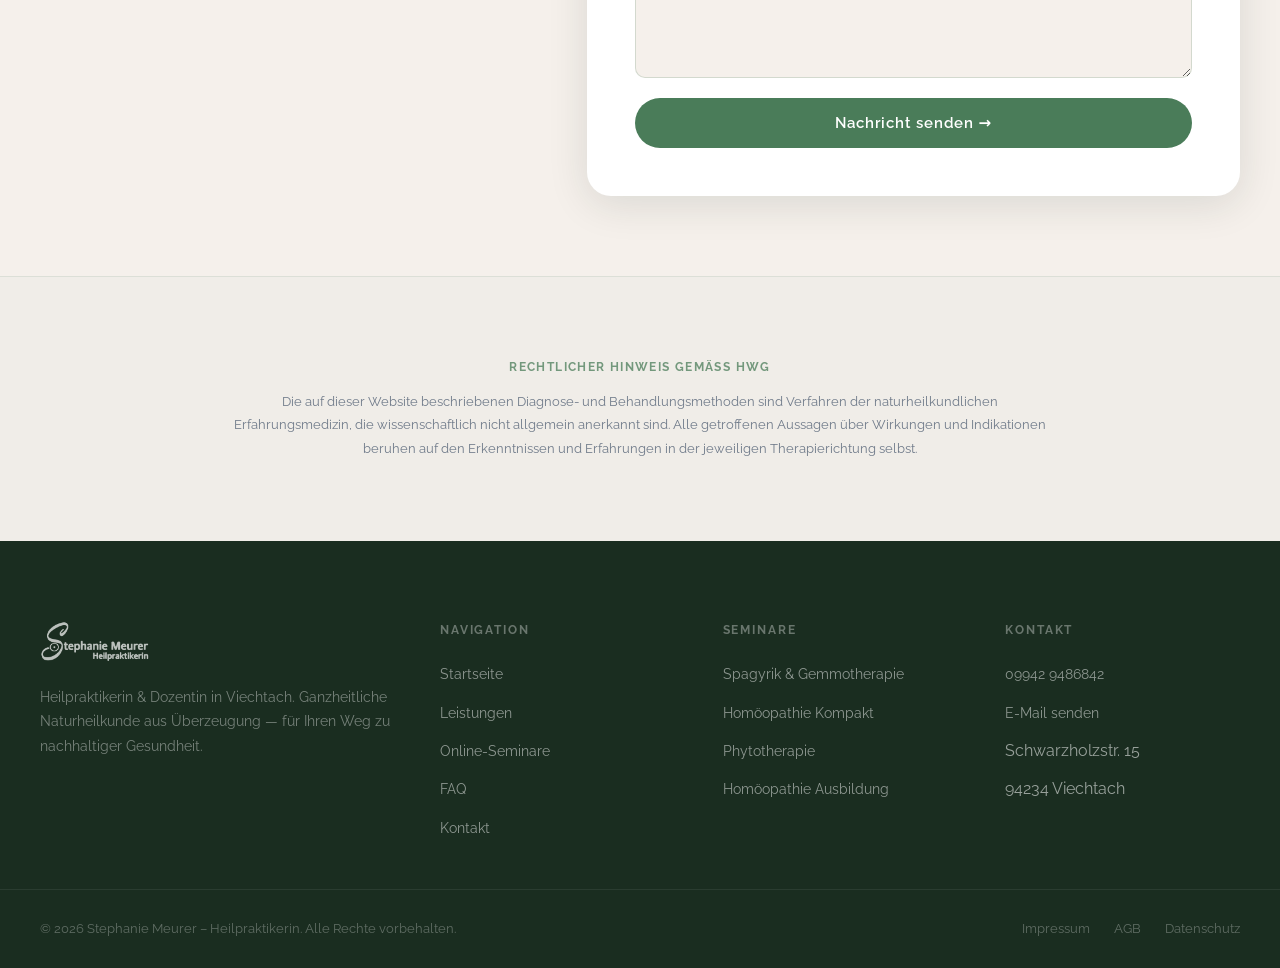
==== commit 497cd72a: "Schriften selbst gehostet – kein externer Fontdienst mehr - 22 WOFF2-Dateien (Cormorant Garamond + R" ====
--- a/index.html
+++ b/index.html
@@ -5,9 +5,14 @@
   <meta name="viewport" content="width=device-width, initial-scale=1.0">
   <title>Heilpraktikerin Stephanie Meurer – Homöopathie & Naturheilkunde | Viechtach</title>
 
-  <link rel="preconnect" href="https://fonts.bunny.net">
-  <link href="https://fonts.bunny.net/css?family=cormorant-garamond:300,300i,400,400i,600,600i|raleway:300,400,500,600,700&display=swap" rel="stylesheet">
+  <link rel="stylesheet" href="fonts.css">
   <link rel="stylesheet" href="https://cdnjs.cloudflare.com/ajax/libs/font-awesome/6.5.2/css/all.min.css" crossorigin="anonymous">
+
+  <!-- Klaro Cookie Consent -->
+  <link rel="stylesheet" href="https://cdn.kiprotect.com/klaro/v0.7/klaro.min.css">
+  <style>.klaro { --green1: #4a7c59; }</style>
+  <script src="klaro-config.js"></script>
+  <script defer src="https://cdn.kiprotect.com/klaro/v0.7/klaro.js"></script>
 
   <!-- SEO Meta Tags -->
   <meta name="description" content="Heilpraktikerin Stephanie Meurer in Viechtach – klassische Homöopathie, Phytotherapie, Spagyrik & Gemmotherapie. Online-Seminare mit Zertifikat. Jetzt Termin anfragen.">
@@ -2095,7 +2100,7 @@
       <div class="footer-legal">
         <a href="impressum.html">Impressum</a>
         <a href="agb.html">AGB</a>
-        <a href="/datenschutz">Datenschutz</a>
+        <a href="datenschutz.html">Datenschutz</a>
       </div>
     </div>
   </footer>
--- a/fonts.css
+++ b/fonts.css
@@ -0,0 +1,222 @@
+/* Selbst gehostete Schriften – kein externer Aufruf */
+
+/* latin-ext */
+@font-face {
+  font-family: 'Cormorant Garamond';
+  font-style: italic;
+  font-weight: 300;
+  font-display: swap;
+  src: url('fonts/cormorant-garamond-300-italic-latin-ext.woff2') format('woff2');
+  unicode-range: U+0100-02BA, U+02BD-02C5, U+02C7-02CC, U+02CE-02D7, U+02DD-02FF, U+0304, U+0308, U+0329, U+1D00-1DBF, U+1E00-1E9F, U+1EF2-1EFF, U+2020, U+20A0-20AB, U+20AD-20C0, U+2113, U+2C60-2C7F, U+A720-A7FF;
+}
+
+/* latin */
+@font-face {
+  font-family: 'Cormorant Garamond';
+  font-style: italic;
+  font-weight: 300;
+  font-display: swap;
+  src: url('fonts/cormorant-garamond-300-italic-latin.woff2') format('woff2');
+  unicode-range: U+0000-00FF, U+0131, U+0152-0153, U+02BB-02BC, U+02C6, U+02DA, U+02DC, U+0304, U+0308, U+0329, U+2000-206F, U+20AC, U+2122, U+2191, U+2193, U+2212, U+2215, U+FEFF, U+FFFD;
+}
+
+/* latin-ext */
+@font-face {
+  font-family: 'Cormorant Garamond';
+  font-style: italic;
+  font-weight: 400;
+  font-display: swap;
+  src: url('fonts/cormorant-garamond-400-italic-latin-ext.woff2') format('woff2');
+  unicode-range: U+0100-02BA, U+02BD-02C5, U+02C7-02CC, U+02CE-02D7, U+02DD-02FF, U+0304, U+0308, U+0329, U+1D00-1DBF, U+1E00-1E9F, U+1EF2-1EFF, U+2020, U+20A0-20AB, U+20AD-20C0, U+2113, U+2C60-2C7F, U+A720-A7FF;
+}
+
+/* latin */
+@font-face {
+  font-family: 'Cormorant Garamond';
+  font-style: italic;
+  font-weight: 400;
+  font-display: swap;
+  src: url('fonts/cormorant-garamond-400-italic-latin.woff2') format('woff2');
+  unicode-range: U+0000-00FF, U+0131, U+0152-0153, U+02BB-02BC, U+02C6, U+02DA, U+02DC, U+0304, U+0308, U+0329, U+2000-206F, U+20AC, U+2122, U+2191, U+2193, U+2212, U+2215, U+FEFF, U+FFFD;
+}
+
+/* latin-ext */
+@font-face {
+  font-family: 'Cormorant Garamond';
+  font-style: italic;
+  font-weight: 600;
+  font-display: swap;
+  src: url('fonts/cormorant-garamond-600-italic-latin-ext.woff2') format('woff2');
+  unicode-range: U+0100-02BA, U+02BD-02C5, U+02C7-02CC, U+02CE-02D7, U+02DD-02FF, U+0304, U+0308, U+0329, U+1D00-1DBF, U+1E00-1E9F, U+1EF2-1EFF, U+2020, U+20A0-20AB, U+20AD-20C0, U+2113, U+2C60-2C7F, U+A720-A7FF;
+}
+
+/* latin */
+@font-face {
+  font-family: 'Cormorant Garamond';
+  font-style: italic;
+  font-weight: 600;
+  font-display: swap;
+  src: url('fonts/cormorant-garamond-600-italic-latin.woff2') format('woff2');
+  unicode-range: U+0000-00FF, U+0131, U+0152-0153, U+02BB-02BC, U+02C6, U+02DA, U+02DC, U+0304, U+0308, U+0329, U+2000-206F, U+20AC, U+2122, U+2191, U+2193, U+2212, U+2215, U+FEFF, U+FFFD;
+}
+
+/* latin-ext */
+@font-face {
+  font-family: 'Cormorant Garamond';
+  font-style: normal;
+  font-weight: 300;
+  font-display: swap;
+  src: url('fonts/cormorant-garamond-300-normal-latin-ext.woff2') format('woff2');
+  unicode-range: U+0100-02BA, U+02BD-02C5, U+02C7-02CC, U+02CE-02D7, U+02DD-02FF, U+0304, U+0308, U+0329, U+1D00-1DBF, U+1E00-1E9F, U+1EF2-1EFF, U+2020, U+20A0-20AB, U+20AD-20C0, U+2113, U+2C60-2C7F, U+A720-A7FF;
+}
+
+/* latin */
+@font-face {
+  font-family: 'Cormorant Garamond';
+  font-style: normal;
+  font-weight: 300;
+  font-display: swap;
+  src: url('fonts/cormorant-garamond-300-normal-latin.woff2') format('woff2');
+  unicode-range: U+0000-00FF, U+0131, U+0152-0153, U+02BB-02BC, U+02C6, U+02DA, U+02DC, U+0304, U+0308, U+0329, U+2000-206F, U+20AC, U+2122, U+2191, U+2193, U+2212, U+2215, U+FEFF, U+FFFD;
+}
+
+/* latin-ext */
+@font-face {
+  font-family: 'Cormorant Garamond';
+  font-style: normal;
+  font-weight: 400;
+  font-display: swap;
+  src: url('fonts/cormorant-garamond-400-normal-latin-ext.woff2') format('woff2');
+  unicode-range: U+0100-02BA, U+02BD-02C5, U+02C7-02CC, U+02CE-02D7, U+02DD-02FF, U+0304, U+0308, U+0329, U+1D00-1DBF, U+1E00-1E9F, U+1EF2-1EFF, U+2020, U+20A0-20AB, U+20AD-20C0, U+2113, U+2C60-2C7F, U+A720-A7FF;
+}
+
+/* latin */
+@font-face {
+  font-family: 'Cormorant Garamond';
+  font-style: normal;
+  font-weight: 400;
+  font-display: swap;
+  src: url('fonts/cormorant-garamond-400-normal-latin.woff2') format('woff2');
+  unicode-range: U+0000-00FF, U+0131, U+0152-0153, U+02BB-02BC, U+02C6, U+02DA, U+02DC, U+0304, U+0308, U+0329, U+2000-206F, U+20AC, U+2122, U+2191, U+2193, U+2212, U+2215, U+FEFF, U+FFFD;
+}
+
+/* latin-ext */
+@font-face {
+  font-family: 'Cormorant Garamond';
+  font-style: normal;
+  font-weight: 600;
+  font-display: swap;
+  src: url('fonts/cormorant-garamond-600-normal-latin-ext.woff2') format('woff2');
+  unicode-range: U+0100-02BA, U+02BD-02C5, U+02C7-02CC, U+02CE-02D7, U+02DD-02FF, U+0304, U+0308, U+0329, U+1D00-1DBF, U+1E00-1E9F, U+1EF2-1EFF, U+2020, U+20A0-20AB, U+20AD-20C0, U+2113, U+2C60-2C7F, U+A720-A7FF;
+}
+
+/* latin */
+@font-face {
+  font-family: 'Cormorant Garamond';
+  font-style: normal;
+  font-weight: 600;
+  font-display: swap;
+  src: url('fonts/cormorant-garamond-600-normal-latin.woff2') format('woff2');
+  unicode-range: U+0000-00FF, U+0131, U+0152-0153, U+02BB-02BC, U+02C6, U+02DA, U+02DC, U+0304, U+0308, U+0329, U+2000-206F, U+20AC, U+2122, U+2191, U+2193, U+2212, U+2215, U+FEFF, U+FFFD;
+}
+
+/* latin-ext */
+@font-face {
+  font-family: 'Raleway';
+  font-style: normal;
+  font-weight: 300;
+  font-display: swap;
+  src: url('fonts/raleway-300-normal-latin-ext.woff2') format('woff2');
+  unicode-range: U+0100-02BA, U+02BD-02C5, U+02C7-02CC, U+02CE-02D7, U+02DD-02FF, U+0304, U+0308, U+0329, U+1D00-1DBF, U+1E00-1E9F, U+1EF2-1EFF, U+2020, U+20A0-20AB, U+20AD-20C0, U+2113, U+2C60-2C7F, U+A720-A7FF;
+}
+
+/* latin */
+@font-face {
+  font-family: 'Raleway';
+  font-style: normal;
+  font-weight: 300;
+  font-display: swap;
+  src: url('fonts/raleway-300-normal-latin.woff2') format('woff2');
+  unicode-range: U+0000-00FF, U+0131, U+0152-0153, U+02BB-02BC, U+02C6, U+02DA, U+02DC, U+0304, U+0308, U+0329, U+2000-206F, U+20AC, U+2122, U+2191, U+2193, U+2212, U+2215, U+FEFF, U+FFFD;
+}
+
+/* latin-ext */
+@font-face {
+  font-family: 'Raleway';
+  font-style: normal;
+  font-weight: 400;
+  font-display: swap;
+  src: url('fonts/raleway-400-normal-latin-ext.woff2') format('woff2');
+  unicode-range: U+0100-02BA, U+02BD-02C5, U+02C7-02CC, U+02CE-02D7, U+02DD-02FF, U+0304, U+0308, U+0329, U+1D00-1DBF, U+1E00-1E9F, U+1EF2-1EFF, U+2020, U+20A0-20AB, U+20AD-20C0, U+2113, U+2C60-2C7F, U+A720-A7FF;
+}
+
+/* latin */
+@font-face {
+  font-family: 'Raleway';
+  font-style: normal;
+  font-weight: 400;
+  font-display: swap;
+  src: url('fonts/raleway-400-normal-latin.woff2') format('woff2');
+  unicode-range: U+0000-00FF, U+0131, U+0152-0153, U+02BB-02BC, U+02C6, U+02DA, U+02DC, U+0304, U+0308, U+0329, U+2000-206F, U+20AC, U+2122, U+2191, U+2193, U+2212, U+2215, U+FEFF, U+FFFD;
+}
+
+/* latin-ext */
+@font-face {
+  font-family: 'Raleway';
+  font-style: normal;
+  font-weight: 500;
+  font-display: swap;
+  src: url('fonts/raleway-500-normal-latin-ext.woff2') format('woff2');
+  unicode-range: U+0100-02BA, U+02BD-02C5, U+02C7-02CC, U+02CE-02D7, U+02DD-02FF, U+0304, U+0308, U+0329, U+1D00-1DBF, U+1E00-1E9F, U+1EF2-1EFF, U+2020, U+20A0-20AB, U+20AD-20C0, U+2113, U+2C60-2C7F, U+A720-A7FF;
+}
+
+/* latin */
+@font-face {
+  font-family: 'Raleway';
+  font-style: normal;
+  font-weight: 500;
+  font-display: swap;
+  src: url('fonts/raleway-500-normal-latin.woff2') format('woff2');
+  unicode-range: U+0000-00FF, U+0131, U+0152-0153, U+02BB-02BC, U+02C6, U+02DA, U+02DC, U+0304, U+0308, U+0329, U+2000-206F, U+20AC, U+2122, U+2191, U+2193, U+2212, U+2215, U+FEFF, U+FFFD;
+}
+
+/* latin-ext */
+@font-face {
+  font-family: 'Raleway';
+  font-style: normal;
+  font-weight: 600;
+  font-display: swap;
+  src: url('fonts/raleway-600-normal-latin-ext.woff2') format('woff2');
+  unicode-range: U+0100-02BA, U+02BD-02C5, U+02C7-02CC, U+02CE-02D7, U+02DD-02FF, U+0304, U+0308, U+0329, U+1D00-1DBF, U+1E00-1E9F, U+1EF2-1EFF, U+2020, U+20A0-20AB, U+20AD-20C0, U+2113, U+2C60-2C7F, U+A720-A7FF;
+}
+
+/* latin */
+@font-face {
+  font-family: 'Raleway';
+  font-style: normal;
+  font-weight: 600;
+  font-display: swap;
+  src: url('fonts/raleway-600-normal-latin.woff2') format('woff2');
+  unicode-range: U+0000-00FF, U+0131, U+0152-0153, U+02BB-02BC, U+02C6, U+02DA, U+02DC, U+0304, U+0308, U+0329, U+2000-206F, U+20AC, U+2122, U+2191, U+2193, U+2212, U+2215, U+FEFF, U+FFFD;
+}
+
+/* latin-ext */
+@font-face {
+  font-family: 'Raleway';
+  font-style: normal;
+  font-weight: 700;
+  font-display: swap;
+  src: url('fonts/raleway-700-normal-latin-ext.woff2') format('woff2');
+  unicode-range: U+0100-02BA, U+02BD-02C5, U+02C7-02CC, U+02CE-02D7, U+02DD-02FF, U+0304, U+0308, U+0329, U+1D00-1DBF, U+1E00-1E9F, U+1EF2-1EFF, U+2020, U+20A0-20AB, U+20AD-20C0, U+2113, U+2C60-2C7F, U+A720-A7FF;
+}
+
+/* latin */
+@font-face {
+  font-family: 'Raleway';
+  font-style: normal;
+  font-weight: 700;
+  font-display: swap;
+  src: url('fonts/raleway-700-normal-latin.woff2') format('woff2');
+  unicode-range: U+0000-00FF, U+0131, U+0152-0153, U+02BB-02BC, U+02C6, U+02DA, U+02DC, U+0304, U+0308, U+0329, U+2000-206F, U+20AC, U+2122, U+2191, U+2193, U+2212, U+2215, U+FEFF, U+FFFD;
+}
+
